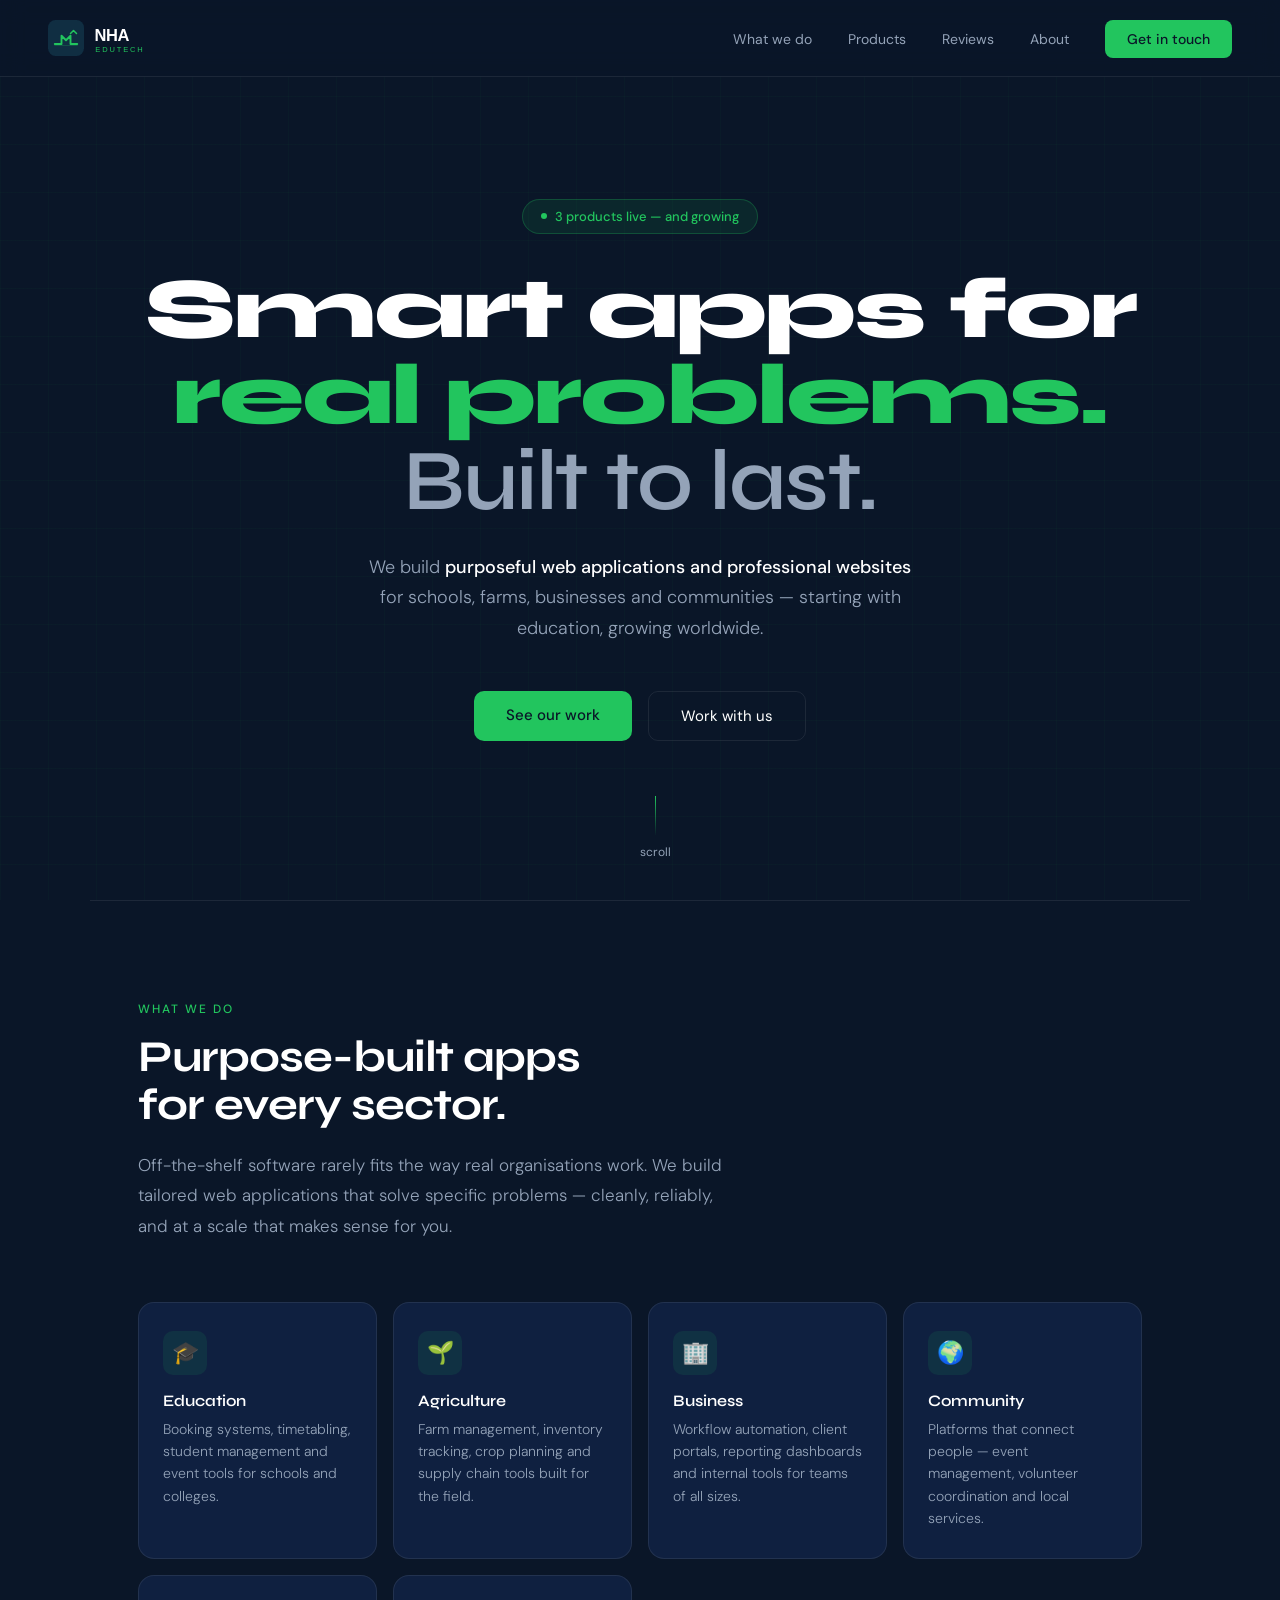
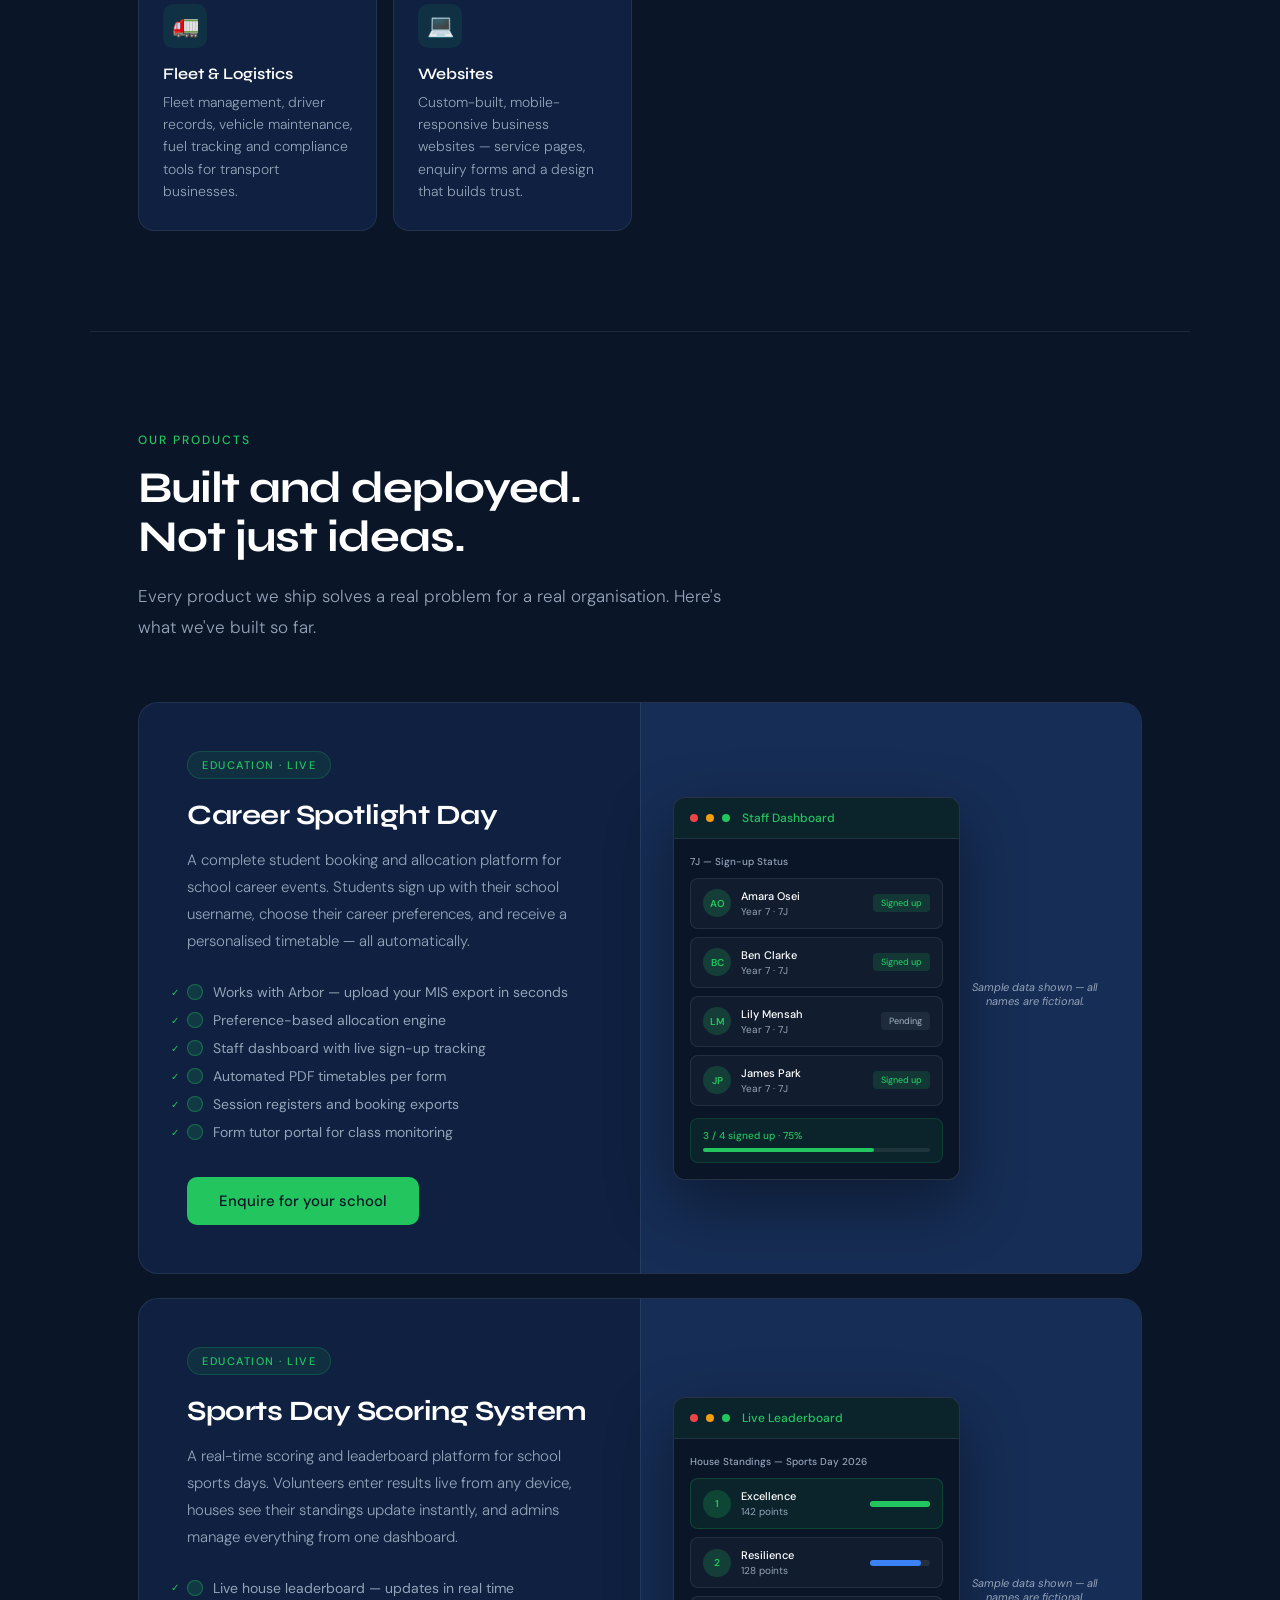
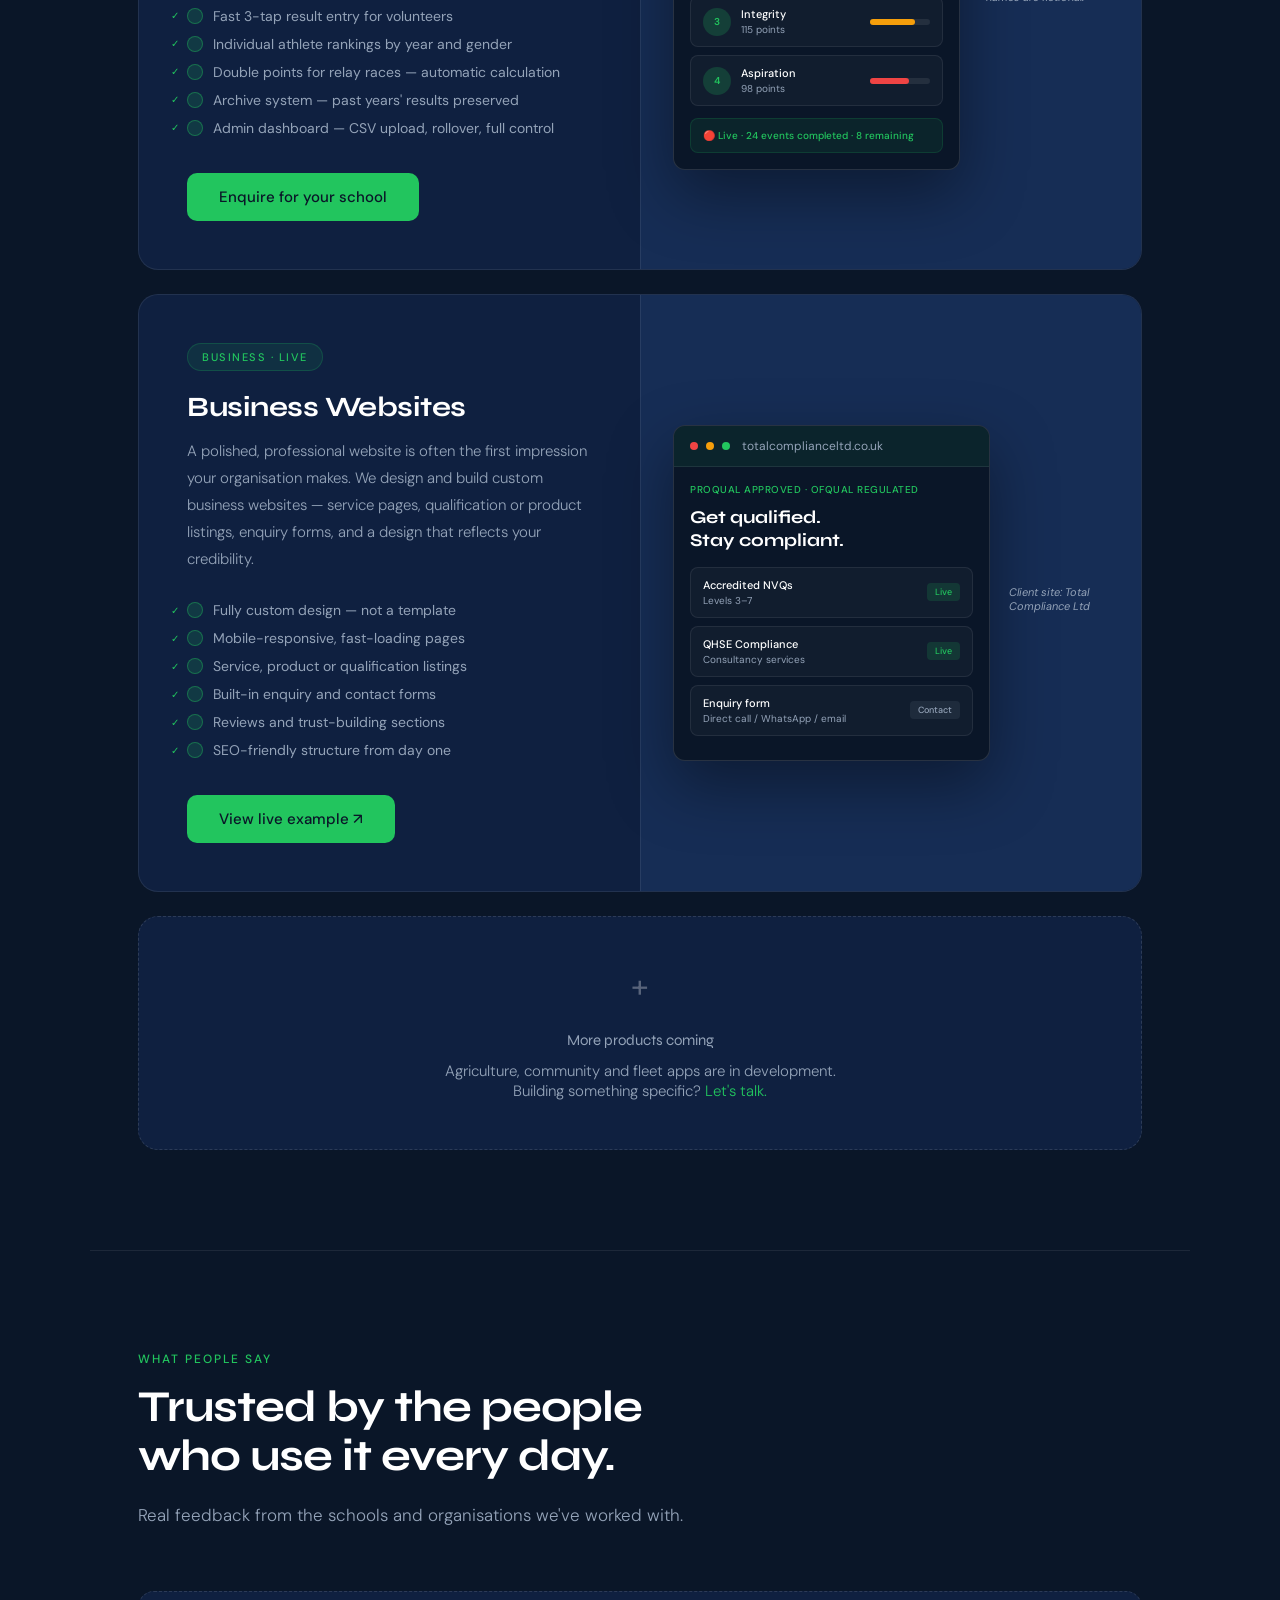
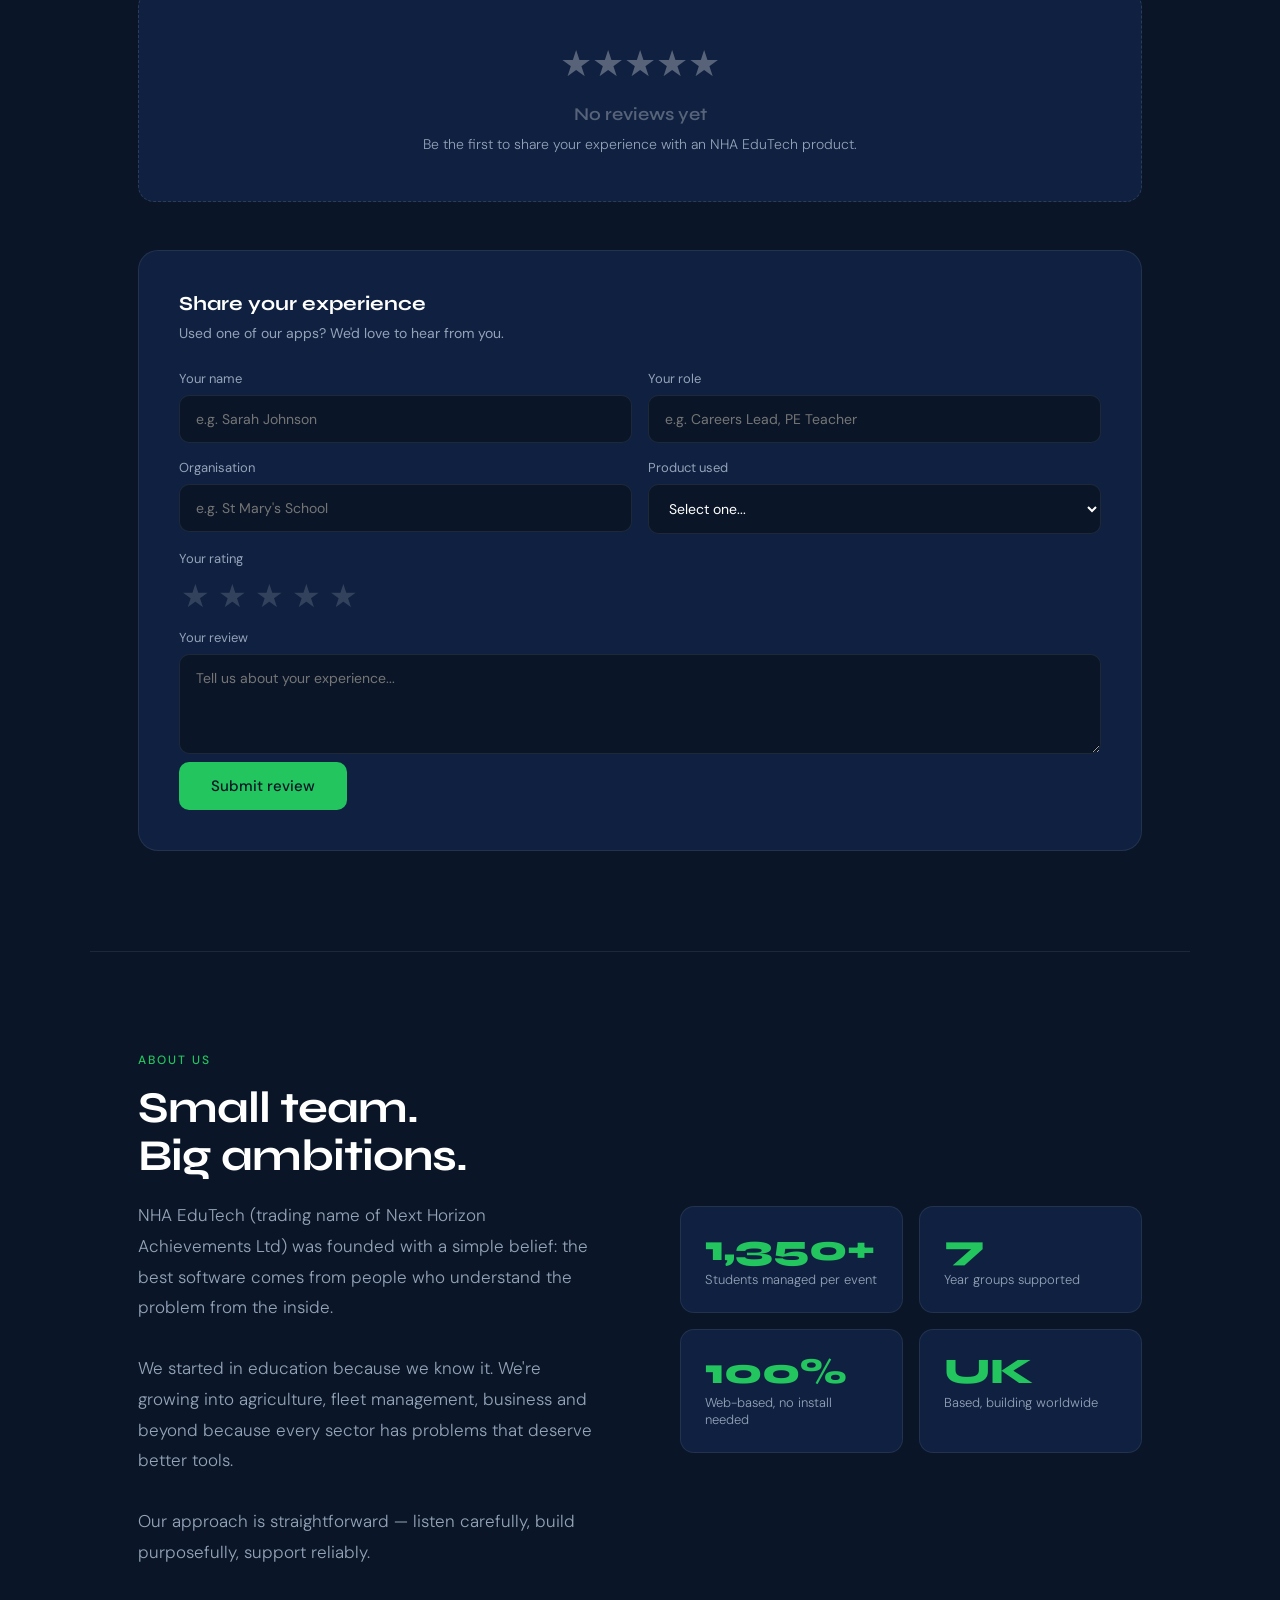
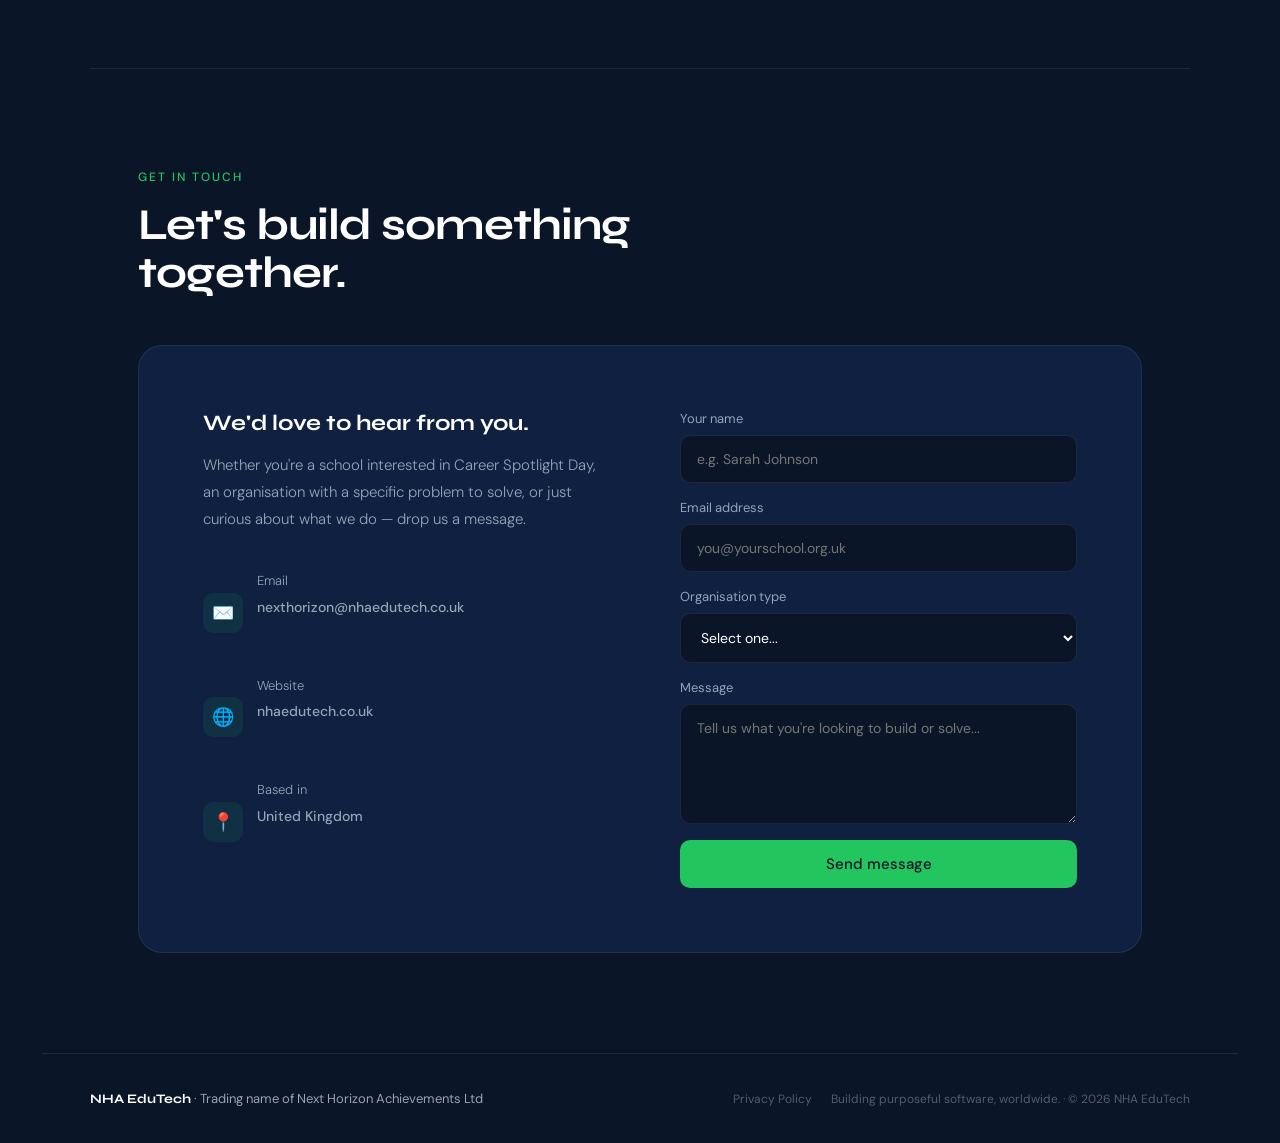
==== index.html @ 52926773 "Update hero copy to include websites" ====
<!DOCTYPE html>
<html lang="en">
<head>
<meta charset="UTF-8">
<meta name="viewport" content="width=device-width, initial-scale=1.0">
<title>NHA EduTech — Smart Apps for Real Problems</title>
<link rel="preconnect" href="https://fonts.googleapis.com">
<link rel="preconnect" href="https://fonts.gstatic.com" crossorigin>
<link href="https://fonts.googleapis.com/css2?family=Syne:wght@400;600;700;800&family=DM+Sans:wght@300;400;500&display=swap" rel="stylesheet">
<link rel="icon" type="image/svg+xml" href="logo-icon.svg">
<style>
  :root {
    --navy: #0a1628;
    --navy-mid: #0f2040;
    --navy-light: #162d55;
    --green: #22c55e;
    --green-dark: #16a34a;
    --green-pale: #dcfce7;
    --white: #ffffff;
    --off-white: #f0f6ff;
    --muted: #94a3b8;
    --border: rgba(255,255,255,0.08);
  }

  *, *::before, *::after { box-sizing: border-box; margin: 0; padding: 0; }

  html { scroll-behavior: smooth; }

  body {
    font-family: 'DM Sans', sans-serif;
    background: var(--navy);
    color: var(--white);
    overflow-x: hidden;
  }

  /* ── GRID TEXTURE ── */
  body::before {
    content: '';
    position: fixed;
    inset: 0;
    background-image:
      linear-gradient(rgba(34,197,94,0.03) 1px, transparent 1px),
      linear-gradient(90deg, rgba(34,197,94,0.03) 1px, transparent 1px);
    background-size: 48px 48px;
    pointer-events: none;
    z-index: 0;
  }

  /* ── NAV ── */
  nav {
    position: fixed;
    top: 0; left: 0; right: 0;
    z-index: 100;
    display: flex;
    align-items: center;
    justify-content: space-between;
    padding: 20px 48px;
    background: rgba(10,22,40,0.85);
    backdrop-filter: blur(12px);
    border-bottom: 1px solid var(--border);
  }

  .logo {
    font-family: 'Syne', sans-serif;
    font-weight: 800;
    font-size: 20px;
    letter-spacing: -0.5px;
    color: var(--white);
    text-decoration: none;
  }

  .logo span { color: var(--green); }

  nav ul {
    display: flex;
    gap: 36px;
    list-style: none;
  }

  nav ul a {
    font-size: 14px;
    font-weight: 400;
    color: var(--muted);
    text-decoration: none;
    transition: color 0.2s;
  }

  nav ul a:hover { color: var(--white); }

  .nav-cta {
    background: var(--green);
    color: var(--navy) !important;
    font-weight: 500 !important;
    padding: 10px 22px;
    border-radius: 8px;
    transition: background 0.2s !important;
  }

  .nav-cta:hover { background: var(--green-dark) !important; color: var(--white) !important; }

  /* ── HERO ── */
  .hero {
    position: relative;
    z-index: 1;
    min-height: 100vh;
    display: flex;
    flex-direction: column;
    align-items: center;
    justify-content: center;
    text-align: center;
    padding: 120px 24px 80px;
  }

  .hero-badge {
    display: inline-flex;
    align-items: center;
    gap: 8px;
    background: rgba(34,197,94,0.1);
    border: 1px solid rgba(34,197,94,0.25);
    color: var(--green);
    font-size: 13px;
    font-weight: 500;
    padding: 8px 18px;
    border-radius: 100px;
    margin-bottom: 32px;
    animation: fadeUp 0.6s ease both;
  }

  .hero-badge::before {
    content: '';
    width: 6px; height: 6px;
    background: var(--green);
    border-radius: 50%;
    animation: pulse 2s infinite;
  }

  @keyframes pulse {
    0%, 100% { opacity: 1; transform: scale(1); }
    50% { opacity: 0.5; transform: scale(1.4); }
  }

  h1 {
    font-family: 'Syne', sans-serif;
    font-weight: 800;
    font-size: clamp(42px, 7vw, 86px);
    line-height: 1.0;
    letter-spacing: -2px;
    margin-bottom: 28px;
    animation: fadeUp 0.7s 0.1s ease both;
  }

  h1 .accent { color: var(--green); }

  h1 .line2 {
    display: block;
    color: var(--muted);
    font-weight: 600;
  }

  .hero-sub {
    font-size: 18px;
    font-weight: 300;
    color: var(--muted);
    max-width: 560px;
    line-height: 1.7;
    margin-bottom: 48px;
    animation: fadeUp 0.7s 0.2s ease both;
  }

  .hero-sub strong { color: var(--white); font-weight: 500; }

  .hero-actions {
    display: flex;
    gap: 16px;
    animation: fadeUp 0.7s 0.3s ease both;
  }

  .btn-primary {
    background: var(--green);
    color: var(--navy);
    font-family: 'DM Sans', sans-serif;
    font-size: 15px;
    font-weight: 500;
    padding: 14px 32px;
    border-radius: 10px;
    text-decoration: none;
    border: none;
    cursor: pointer;
    transition: background 0.2s, transform 0.15s;
  }

  .btn-primary:hover { background: var(--green-dark); transform: translateY(-1px); }

  .btn-outline {
    background: transparent;
    color: var(--white);
    font-family: 'DM Sans', sans-serif;
    font-size: 15px;
    font-weight: 400;
    padding: 14px 32px;
    border-radius: 10px;
    text-decoration: none;
    border: 1px solid var(--border);
    transition: border-color 0.2s, transform 0.15s;
  }

  .btn-outline:hover { border-color: rgba(255,255,255,0.3); transform: translateY(-1px); }

  /* ── SCROLL INDICATOR ── */
  .scroll-hint {
    position: absolute;
    bottom: 40px;
    left: 50%;
    transform: translateX(-50%);
    display: flex;
    flex-direction: column;
    align-items: center;
    gap: 8px;
    color: var(--muted);
    font-size: 12px;
    animation: fadeUp 1s 0.8s ease both;
  }

  .scroll-line {
    width: 1px;
    height: 40px;
    background: linear-gradient(to bottom, var(--green), transparent);
    animation: scrollDrop 1.5s ease infinite;
  }

  @keyframes scrollDrop {
    0% { transform: scaleY(0); transform-origin: top; }
    50% { transform: scaleY(1); transform-origin: top; }
    51% { transform: scaleY(1); transform-origin: bottom; }
    100% { transform: scaleY(0); transform-origin: bottom; }
  }

  @keyframes fadeUp {
    from { opacity: 0; transform: translateY(20px); }
    to { opacity: 1; transform: translateY(0); }
  }

  /* ── SECTIONS ── */
  section {
    position: relative;
    z-index: 1;
  }

  .section-inner {
    max-width: 1100px;
    margin: 0 auto;
    padding: 0 48px;
  }

  /* ── DIVIDER ── */
  .divider {
    height: 1px;
    background: var(--border);
    max-width: 1100px;
    margin: 0 auto;
  }

  /* ── WHAT WE DO ── */
  .what {
    padding: 100px 0;
  }

  .section-label {
    font-size: 12px;
    font-weight: 500;
    letter-spacing: 2px;
    text-transform: uppercase;
    color: var(--green);
    margin-bottom: 16px;
  }

  .section-title {
    font-family: 'Syne', sans-serif;
    font-weight: 700;
    font-size: clamp(28px, 4vw, 44px);
    line-height: 1.1;
    letter-spacing: -1px;
    margin-bottom: 20px;
  }

  .section-body {
    font-size: 17px;
    font-weight: 300;
    color: var(--muted);
    max-width: 600px;
    line-height: 1.8;
    margin-bottom: 60px;
  }

  .sectors {
    display: grid;
    grid-template-columns: repeat(auto-fit, minmax(220px, 1fr));
    gap: 16px;
  }

  .sector-card {
    background: var(--navy-mid);
    border: 1px solid var(--border);
    border-radius: 16px;
    padding: 28px 24px;
    transition: border-color 0.2s, transform 0.2s;
  }

  .sector-card:hover {
    border-color: rgba(34,197,94,0.3);
    transform: translateY(-3px);
  }

  .sector-icon {
    width: 44px; height: 44px;
    background: rgba(34,197,94,0.1);
    border-radius: 10px;
    display: flex;
    align-items: center;
    justify-content: center;
    margin-bottom: 16px;
    font-size: 22px;
  }

  .sector-card h3 {
    font-family: 'Syne', sans-serif;
    font-weight: 600;
    font-size: 16px;
    margin-bottom: 8px;
  }

  .sector-card p {
    font-size: 14px;
    font-weight: 300;
    color: var(--muted);
    line-height: 1.6;
  }

  /* ── PRODUCTS ── */
  .products {
    padding: 100px 0;
  }

  .product-card {
    background: var(--navy-mid);
    border: 1px solid var(--border);
    border-radius: 20px;
    overflow: hidden;
    display: grid;
    grid-template-columns: 1fr 1fr;
    gap: 0;
    margin-bottom: 24px;
  }

  .product-info {
    padding: 48px;
    display: flex;
    flex-direction: column;
    justify-content: center;
  }

  .product-tag {
    display: inline-block;
    background: rgba(34,197,94,0.1);
    border: 1px solid rgba(34,197,94,0.2);
    color: var(--green);
    font-size: 11px;
    font-weight: 500;
    letter-spacing: 1.5px;
    text-transform: uppercase;
    padding: 6px 14px;
    border-radius: 100px;
    margin-bottom: 20px;
    width: fit-content;
  }

  .product-info h3 {
    font-family: 'Syne', sans-serif;
    font-weight: 700;
    font-size: 28px;
    letter-spacing: -0.5px;
    margin-bottom: 14px;
    line-height: 1.2;
  }

  .product-info p {
    font-size: 15px;
    font-weight: 300;
    color: var(--muted);
    line-height: 1.8;
    margin-bottom: 28px;
  }

  .product-features {
    list-style: none;
    display: flex;
    flex-direction: column;
    gap: 10px;
    margin-bottom: 36px;
  }

  .product-features li {
    display: flex;
    align-items: center;
    gap: 10px;
    font-size: 14px;
    color: var(--muted);
  }

  .product-features li::before {
    content: '';
    width: 16px; height: 16px;
    background: rgba(34,197,94,0.15);
    border-radius: 50%;
    border: 1px solid rgba(34,197,94,0.4);
    flex-shrink: 0;
    position: relative;
  }

  .product-features li::after {
    content: '✓';
    position: absolute;
    margin-left: -16px;
    font-size: 10px;
    color: var(--green);
  }

  .product-visual {
    background: var(--navy-light);
    border-left: 1px solid var(--border);
    display: flex;
    align-items: center;
    justify-content: center;
    padding: 48px 32px;
    min-height: 400px;
  }

  .mock-screen {
    background: var(--navy);
    border: 1px solid rgba(255,255,255,0.12);
    border-radius: 12px;
    width: 100%;
    max-width: 320px;
    overflow: hidden;
    box-shadow: 0 24px 64px rgba(0,0,0,0.4);
  }

  .mock-topbar {
    background: rgba(34,197,94,0.08);
    border-bottom: 1px solid var(--border);
    padding: 12px 16px;
    display: flex;
    align-items: center;
    gap: 8px;
  }

  .mock-dot {
    width: 8px; height: 8px;
    border-radius: 50%;
  }

  .mock-topbar-title {
    font-size: 12px;
    font-weight: 500;
    color: var(--green);
    margin-left: 4px;
  }

  .mock-body { padding: 16px; }

  .mock-row {
    display: flex;
    align-items: center;
    gap: 10px;
    padding: 10px 12px;
    border-radius: 8px;
    margin-bottom: 8px;
    background: rgba(255,255,255,0.03);
    border: 1px solid var(--border);
  }

  .mock-avatar {
    width: 28px; height: 28px;
    border-radius: 50%;
    background: rgba(34,197,94,0.2);
    flex-shrink: 0;
    display: flex;
    align-items: center;
    justify-content: center;
    font-size: 10px;
    font-weight: 600;
    color: var(--green);
  }

  .mock-text { flex: 1; }

  .mock-name {
    font-size: 11px;
    font-weight: 500;
    color: var(--white);
    margin-bottom: 2px;
  }

  .mock-sub {
    font-size: 10px;
    color: var(--muted);
  }

  .mock-badge {
    font-size: 9px;
    font-weight: 500;
    padding: 3px 8px;
    border-radius: 4px;
  }

  .badge-green {
    background: rgba(34,197,94,0.15);
    color: var(--green);
  }

  .badge-muted {
    background: rgba(148,163,184,0.1);
    color: var(--muted);
  }

  .coming-soon-card {
    background: var(--navy-mid);
    border: 1px dashed rgba(255,255,255,0.12);
    border-radius: 20px;
    padding: 48px;
    display: flex;
    flex-direction: column;
    align-items: center;
    justify-content: center;
    text-align: center;
    min-height: 200px;
  }

  .coming-soon-card p {
    font-size: 15px;
    color: var(--muted);
    font-weight: 300;
    margin-top: 12px;
  }

  .coming-soon-label {
    font-family: 'Syne', sans-serif;
    font-size: 20px;
    font-weight: 600;
    color: rgba(255,255,255,0.3);
  }

  /* ── ABOUT ── */
  .about {
    padding: 100px 0;
  }

  .about-grid {
    display: grid;
    grid-template-columns: 1fr 1fr;
    gap: 80px;
    align-items: center;
  }

  .about-stat-grid {
    display: grid;
    grid-template-columns: 1fr 1fr;
    gap: 16px;
    margin-top: 40px;
  }

  .stat-box {
    background: var(--navy-mid);
    border: 1px solid var(--border);
    border-radius: 14px;
    padding: 24px;
  }

  .stat-number {
    font-family: 'Syne', sans-serif;
    font-size: 36px;
    font-weight: 800;
    color: var(--green);
    line-height: 1;
    margin-bottom: 4px;
  }

  .stat-label {
    font-size: 13px;
    color: var(--muted);
    font-weight: 300;
  }

  .about-text .section-body { margin-bottom: 0; }

  /* ── CONTACT ── */
  .contact {
    padding: 100px 0;
  }

  .contact-inner {
    background: var(--navy-mid);
    border: 1px solid var(--border);
    border-radius: 24px;
    padding: 64px;
    display: grid;
    grid-template-columns: 1fr 1fr;
    gap: 80px;
    align-items: start;
  }

  .contact-form {
    display: flex;
    flex-direction: column;
    gap: 16px;
  }

  .form-group {
    display: flex;
    flex-direction: column;
    gap: 8px;
  }

  .form-group label {
    font-size: 13px;
    font-weight: 400;
    color: var(--muted);
  }

  .form-group input,
  .form-group textarea,
  .form-group select {
    background: var(--navy);
    border: 1px solid var(--border);
    border-radius: 10px;
    padding: 14px 16px;
    font-family: 'DM Sans', sans-serif;
    font-size: 14px;
    color: var(--white);
    outline: none;
    transition: border-color 0.2s;
  }

  .form-group input:focus,
  .form-group textarea:focus,
  .form-group select:focus {
    border-color: rgba(34,197,94,0.4);
  }

  .form-group textarea { min-height: 120px; resize: vertical; }

  .form-group select option { background: var(--navy-mid); }

  .contact-info h3 {
    font-family: 'Syne', sans-serif;
    font-size: 22px;
    font-weight: 700;
    margin-bottom: 16px;
  }

  .contact-info p {
    font-size: 15px;
    font-weight: 300;
    color: var(--muted);
    line-height: 1.8;
    margin-bottom: 36px;
  }

  .contact-detail {
    display: flex;
    align-items: center;
    gap: 14px;
    margin-bottom: 18px;
  }

  .contact-icon {
    width: 40px; height: 40px;
    background: rgba(34,197,94,0.1);
    border-radius: 10px;
    display: flex;
    align-items: center;
    justify-content: center;
    font-size: 18px;
    flex-shrink: 0;
  }

  .contact-detail-text p:first-child {
    font-size: 13px;
    color: var(--muted);
    margin-bottom: 2px;
  }

  .contact-detail-text p:last-child {
    font-size: 14px;
    font-weight: 500;
  }

  /* ── FOOTER ── */
  footer {
    position: relative;
    z-index: 1;
    border-top: 1px solid var(--border);
    padding: 36px 48px;
    display: flex;
    align-items: center;
    justify-content: space-between;
    max-width: 1196px;
    margin: 0 auto;
  }

  .footer-left {
    font-size: 13px;
    color: var(--muted);
  }

  .footer-left strong {
    font-family: 'Syne', sans-serif;
    color: var(--white);
    font-weight: 700;
  }

  .footer-right {
    font-size: 12px;
    color: rgba(148,163,184,0.5);
  }

  /* ── TESTIMONIALS ── */
  .testimonials { padding: 100px 0; }

  .testimonial-grid {
    display: grid;
    grid-template-columns: repeat(3, 1fr);
    gap: 20px;
    margin-bottom: 48px;
  }

  .testimonial-card {
    background: var(--navy-mid);
    border: 1px solid var(--border);
    border-radius: 16px;
    padding: 28px;
    display: flex;
    flex-direction: column;
    gap: 16px;
    transition: border-color 0.2s, transform 0.2s;
  }

  .testimonial-card:hover {
    border-color: rgba(34,197,94,0.3);
    transform: translateY(-3px);
  }

  .testimonial-card.featured {
    border-color: rgba(34,197,94,0.25);
    background: linear-gradient(135deg, var(--navy-mid), rgba(34,197,94,0.05));
  }

  .testimonial-stars {
    color: #f59e0b;
    font-size: 14px;
    letter-spacing: 2px;
  }

  .testimonial-text {
    font-size: 14px;
    font-weight: 300;
    color: var(--muted);
    line-height: 1.8;
    flex: 1;
    font-style: italic;
  }

  .testimonial-author {
    display: flex;
    align-items: center;
    gap: 12px;
    padding-top: 16px;
    border-top: 1px solid var(--border);
  }

  .testimonial-avatar {
    width: 36px; height: 36px;
    border-radius: 50%;
    background: rgba(34,197,94,0.15);
    border: 1px solid rgba(34,197,94,0.3);
    display: flex;
    align-items: center;
    justify-content: center;
    font-size: 11px;
    font-weight: 600;
    color: var(--green);
    flex-shrink: 0;
  }

  .testimonial-name {
    font-size: 13px;
    font-weight: 500;
    color: var(--white);
  }

  .testimonial-role {
    font-size: 11px;
    color: var(--muted);
    margin-top: 2px;
  }

  .review-form-wrap {
    background: var(--navy-mid);
    border: 1px solid var(--border);
    border-radius: 20px;
    padding: 40px;
    margin-top: 48px;
  }

  .review-form-wrap h3 {
    font-family: 'Syne', sans-serif;
    font-size: 20px;
    font-weight: 700;
    margin-bottom: 8px;
  }

  .review-form-wrap > p {
    font-size: 14px;
    color: var(--muted);
    margin-bottom: 28px;
  }

  /* Star rating */
  .star-rating {
    display: flex;
    flex-direction: row-reverse;
    gap: 4px;
    width: fit-content;
  }

  .star-rating input {
    display: none;
  }

  .star-rating label {
    font-size: 32px;
    color: rgba(255,255,255,0.15);
    cursor: pointer;
    transition: color 0.15s;
    padding: 0 2px;
    font-weight: normal;
    border: none;
    background: none;
    margin: 0;
  }

  .star-rating label:hover,
  .star-rating label:hover ~ label,
  .star-rating input:checked ~ label {
    color: #f59e0b;
  }

  .review-form-grid {
    display: grid;
    grid-template-columns: 1fr 1fr;
    gap: 16px;
  }

  @media (max-width: 768px) {
    .testimonial-grid { grid-template-columns: 1fr; }
    .review-form-grid { grid-template-columns: 1fr; }
  }

  /* ── RESPONSIVE ── */
  @media (max-width: 768px) {
    nav { padding: 16px 20px; }
    nav ul { display: none; }
    .section-inner { padding: 0 20px; }
    .product-card { grid-template-columns: 1fr; }
    .product-visual { display: none; }
    .about-grid { grid-template-columns: 1fr; gap: 48px; }
    .contact-inner { grid-template-columns: 1fr; gap: 48px; padding: 32px 24px; }
    footer { flex-direction: column; gap: 12px; text-align: center; padding: 24px 20px; }
    .hero-actions { flex-direction: column; align-items: center; }
  }
</style>
</head>
<body>

<!-- NAV -->
<nav>
  <a href="#" class="logo">
    <img src="logo-dark.svg" alt="NHA EduTech" height="36" style="display:block;">
  </a>
  <ul>
    <li><a href="#what-we-do">What we do</a></li>
    <li><a href="#products">Products</a></li>
    <li><a href="#testimonials">Reviews</a></li>
    <li><a href="#about">About</a></li>
    <li><a href="#contact" class="nav-cta">Get in touch</a></li>
  </ul>
</nav>

<!-- HERO -->
<section class="hero">
  <div class="hero-badge">3 products live — and growing</div>
  <h1>
    Smart apps for<br>
    <span class="accent">real problems.</span>
    <span class="line2">Built to last.</span>
  </h1>
  <p class="hero-sub">
    We build <strong>purposeful web applications and professional websites</strong> for schools, farms, businesses
    and communities — starting with education, growing worldwide.
  </p>
  <div class="hero-actions">
    <a href="#products" class="btn-primary">See our work</a>
    <a href="#contact" class="btn-outline">Work with us</a>
  </div>
  <div class="scroll-hint">
    <div class="scroll-line"></div>
    scroll
  </div>
</section>

<div class="divider"></div>

<!-- WHAT WE DO -->
<section class="what" id="what-we-do">
  <div class="section-inner">
    <p class="section-label">What we do</p>
    <h2 class="section-title">Purpose-built apps<br>for every sector.</h2>
    <p class="section-body">
      Off-the-shelf software rarely fits the way real organisations work.
      We build tailored web applications that solve specific problems — cleanly,
      reliably, and at a scale that makes sense for you.
    </p>
    <div class="sectors">
      <div class="sector-card">
        <div class="sector-icon">🎓</div>
        <h3>Education</h3>
        <p>Booking systems, timetabling, student management and event tools for schools and colleges.</p>
      </div>
      <div class="sector-card">
        <div class="sector-icon">🌱</div>
        <h3>Agriculture</h3>
        <p>Farm management, inventory tracking, crop planning and supply chain tools built for the field.</p>
      </div>
      <div class="sector-card">
        <div class="sector-icon">🏢</div>
        <h3>Business</h3>
        <p>Workflow automation, client portals, reporting dashboards and internal tools for teams of all sizes.</p>
      </div>
      <div class="sector-card">
        <div class="sector-icon">🌍</div>
        <h3>Community</h3>
        <p>Platforms that connect people — event management, volunteer coordination and local services.</p>
      </div>
      <div class="sector-card">
        <div class="sector-icon">🚛</div>
        <h3>Fleet & Logistics</h3>
        <p>Fleet management, driver records, vehicle maintenance, fuel tracking and compliance tools for transport businesses.</p>
      </div>
      <div class="sector-card">
        <div class="sector-icon">💻</div>
        <h3>Websites</h3>
        <p>Custom-built, mobile-responsive business websites — service pages, enquiry forms and a design that builds trust.</p>
      </div>
    </div>
  </div>
</section>

<div class="divider"></div>

<!-- PRODUCTS -->
<section class="products" id="products">
  <div class="section-inner">
    <p class="section-label">Our products</p>
    <h2 class="section-title">Built and deployed.<br>Not just ideas.</h2>
    <p class="section-body">
      Every product we ship solves a real problem for a real organisation.
      Here's what we've built so far.
    </p>

    <!-- CAREER SPOTLIGHT DAY -->
    <div class="product-card">
      <div class="product-info">
        <span class="product-tag">Education · Live</span>
        <h3>Career Spotlight Day</h3>
        <p>
          A complete student booking and allocation platform for school career events.
          Students sign up with their school username, choose their career preferences,
          and receive a personalised timetable — all automatically.
        </p>
        <ul class="product-features">
          <li>Works with Arbor — upload your MIS export in seconds</li>
          <li>Preference-based allocation engine</li>
          <li>Staff dashboard with live sign-up tracking</li>
          <li>Automated PDF timetables per form</li>
          <li>Session registers and booking exports</li>
          <li>Form tutor portal for class monitoring</li>
        </ul>
        <a href="#contact" class="btn-primary" style="width: fit-content;">Enquire for your school</a>
      </div>
      <div class="product-visual">
        <div class="mock-screen">
          <div class="mock-topbar">
            <div class="mock-dot" style="background:#ef4444;"></div>
            <div class="mock-dot" style="background:#f59e0b;"></div>
            <div class="mock-dot" style="background:#22c55e;"></div>
            <span class="mock-topbar-title">Staff Dashboard</span>
          </div>
          <div class="mock-body">
            <div style="font-size:10px; color: var(--muted); margin-bottom: 10px; font-weight:500;">7J — Sign-up Status</div>
            <div class="mock-row">
              <div class="mock-avatar">AO</div>
              <div class="mock-text">
                <div class="mock-name">Amara Osei</div>
                <div class="mock-sub">Year 7 · 7J</div>
              </div>
              <span class="mock-badge badge-green">Signed up</span>
            </div>
            <div class="mock-row">
              <div class="mock-avatar">BC</div>
              <div class="mock-text">
                <div class="mock-name">Ben Clarke</div>
                <div class="mock-sub">Year 7 · 7J</div>
              </div>
              <span class="mock-badge badge-green">Signed up</span>
            </div>
            <div class="mock-row">
              <div class="mock-avatar">LM</div>
              <div class="mock-text">
                <div class="mock-name">Lily Mensah</div>
                <div class="mock-sub">Year 7 · 7J</div>
              </div>
              <span class="mock-badge badge-muted">Pending</span>
            </div>
            <div class="mock-row">
              <div class="mock-avatar">JP</div>
              <div class="mock-text">
                <div class="mock-name">James Park</div>
                <div class="mock-sub">Year 7 · 7J</div>
              </div>
              <span class="mock-badge badge-green">Signed up</span>
            </div>
            <div style="margin-top: 12px; padding: 10px 12px; background: rgba(34,197,94,0.08); border-radius: 8px; border: 1px solid rgba(34,197,94,0.15);">
              <div style="font-size: 10px; color: var(--green); font-weight: 500;">3 / 4 signed up · 75%</div>
              <div style="margin-top:6px; height: 4px; background: rgba(255,255,255,0.08); border-radius: 2px;">
                <div style="width: 75%; height: 100%; background: var(--green); border-radius: 2px;"></div>
              </div>
            </div>
          </div>
        </div>
        <p style="text-align:center; font-size:11px; color:var(--muted); margin-top:12px; font-style:italic;">Sample data shown — all names are fictional.</p>
      </div>
    </div>

    <!-- SPORTS DAY SCORING SYSTEM -->
    <div class="product-card" style="margin-top: 24px;">
      <div class="product-info">
        <span class="product-tag">Education · Live</span>
        <h3>Sports Day Scoring System</h3>
        <p>
          A real-time scoring and leaderboard platform for school sports days.
          Volunteers enter results live from any device, houses see their standings
          update instantly, and admins manage everything from one dashboard.
        </p>
        <ul class="product-features">
          <li>Live house leaderboard — updates in real time</li>
          <li>Fast 3-tap result entry for volunteers</li>
          <li>Individual athlete rankings by year and gender</li>
          <li>Double points for relay races — automatic calculation</li>
          <li>Archive system — past years' results preserved</li>
          <li>Admin dashboard — CSV upload, rollover, full control</li>
        </ul>
        <a href="#contact" class="btn-primary" style="width: fit-content;">Enquire for your school</a>
      </div>
      <div class="product-visual">
        <div class="mock-screen">
          <div class="mock-topbar">
            <div class="mock-dot" style="background:#ef4444;"></div>
            <div class="mock-dot" style="background:#f59e0b;"></div>
            <div class="mock-dot" style="background:#22c55e;"></div>
            <span class="mock-topbar-title">Live Leaderboard</span>
          </div>
          <div class="mock-body">
            <div style="font-size:10px; color: var(--muted); margin-bottom: 10px; font-weight:500;">House Standings — Sports Day 2026</div>
            <div class="mock-row" style="background:rgba(34,197,94,0.08); border-color:rgba(34,197,94,0.2);">
              <div class="mock-avatar" style="background:rgba(34,197,94,0.2); color:var(--green);">1</div>
              <div class="mock-text">
                <div class="mock-name">Excellence</div>
                <div class="mock-sub">142 points</div>
              </div>
              <div style="width:60px; height:6px; background:rgba(255,255,255,0.08); border-radius:3px;">
                <div style="width:100%; height:100%; background:var(--green); border-radius:3px;"></div>
              </div>
            </div>
            <div class="mock-row">
              <div class="mock-avatar">2</div>
              <div class="mock-text">
                <div class="mock-name">Resilience</div>
                <div class="mock-sub">128 points</div>
              </div>
              <div style="width:60px; height:6px; background:rgba(255,255,255,0.08); border-radius:3px;">
                <div style="width:85%; height:100%; background:#3b82f6; border-radius:3px;"></div>
              </div>
            </div>
            <div class="mock-row">
              <div class="mock-avatar">3</div>
              <div class="mock-text">
                <div class="mock-name">Integrity</div>
                <div class="mock-sub">115 points</div>
              </div>
              <div style="width:60px; height:6px; background:rgba(255,255,255,0.08); border-radius:3px;">
                <div style="width:75%; height:100%; background:#f59e0b; border-radius:3px;"></div>
              </div>
            </div>
            <div class="mock-row">
              <div class="mock-avatar">4</div>
              <div class="mock-text">
                <div class="mock-name">Aspiration</div>
                <div class="mock-sub">98 points</div>
              </div>
              <div style="width:60px; height:6px; background:rgba(255,255,255,0.08); border-radius:3px;">
                <div style="width:65%; height:100%; background:#ef4444; border-radius:3px;"></div>
              </div>
            </div>
            <div style="margin-top: 12px; padding: 10px 12px; background: rgba(34,197,94,0.08); border-radius: 8px; border: 1px solid rgba(34,197,94,0.15);">
              <div style="font-size: 10px; color: var(--green); font-weight: 500;">🔴 Live · 24 events completed · 8 remaining</div>
            </div>
          </div>
        </div>
        <p style="text-align:center; font-size:11px; color:var(--muted); margin-top:12px; font-style:italic;">Sample data shown — all names are fictional.</p>
      </div>
    </div>

    <!-- BUSINESS WEBSITES -->
    <div class="product-card" style="margin-top: 24px;">
      <div class="product-info">
        <span class="product-tag">Business · Live</span>
        <h3>Business Websites</h3>
        <p>
          A polished, professional website is often the first impression your organisation makes.
          We design and build custom business websites — service pages, qualification or product
          listings, enquiry forms, and a design that reflects your credibility.
        </p>
        <ul class="product-features">
          <li>Fully custom design — not a template</li>
          <li>Mobile-responsive, fast-loading pages</li>
          <li>Service, product or qualification listings</li>
          <li>Built-in enquiry and contact forms</li>
          <li>Reviews and trust-building sections</li>
          <li>SEO-friendly structure from day one</li>
        </ul>
        <a href="https://www.totalcomplianceltd.co.uk/" target="_blank" rel="noopener" class="btn-primary" style="width: fit-content;">View live example ↗</a>
      </div>
      <div class="product-visual">
        <div class="mock-screen" style="max-width:340px;">
          <div class="mock-topbar">
            <div class="mock-dot" style="background:#ef4444;"></div>
            <div class="mock-dot" style="background:#f59e0b;"></div>
            <div class="mock-dot" style="background:#22c55e;"></div>
            <span class="mock-topbar-title" style="color:var(--muted); font-weight:400;">totalcomplianceltd.co.uk</span>
          </div>
          <div class="mock-body">
            <div style="font-size:10px; color: var(--green); font-weight:500; margin-bottom:10px; letter-spacing:0.5px;">PROQUAL APPROVED · OFQUAL REGULATED</div>
            <div style="font-family:'Syne', sans-serif; font-weight:700; font-size:18px; color:var(--white); line-height:1.3; margin-bottom:14px;">Get qualified.<br>Stay compliant.</div>
            <div class="mock-row">
              <div class="mock-text">
                <div class="mock-name">Accredited NVQs</div>
                <div class="mock-sub">Levels 3–7</div>
              </div>
              <span class="mock-badge badge-green">Live</span>
            </div>
            <div class="mock-row">
              <div class="mock-text">
                <div class="mock-name">QHSE Compliance</div>
                <div class="mock-sub">Consultancy services</div>
              </div>
              <span class="mock-badge badge-green">Live</span>
            </div>
            <div class="mock-row">
              <div class="mock-text">
                <div class="mock-name">Enquiry form</div>
                <div class="mock-sub">Direct call / WhatsApp / email</div>
              </div>
              <span class="mock-badge badge-muted">Contact</span>
            </div>
          </div>
        </div>
        <p style="text-align:center; font-size:11px; color:var(--muted); margin-top:12px; font-style:italic;">Client site: Total Compliance Ltd</p>
      </div>
    </div>

    <!-- COMING SOON -->
    <div class="coming-soon-card" style="margin-top:24px;">
      <div style="font-size: 32px; margin-bottom: 12px; opacity: 0.3;">+</div>
      <p class="coming-soon-label">More products coming</p>
      <p>Agriculture, community and fleet apps are in development.<br>Building something specific? <a href="#contact" style="color: var(--green); text-decoration: none;">Let's talk.</a></p>
    </div>
  </div>
</section>

<div class="divider"></div>

<!-- TESTIMONIALS -->
<section class="testimonials" id="testimonials">
  <div class="section-inner">
    <p class="section-label">What people say</p>
    <h2 class="section-title">Trusted by the people<br>who use it every day.</h2>
    <p class="section-body">
      Real feedback from the schools and organisations we've worked with.
    </p>

    <div class="testimonial-grid">
      <div style="
        grid-column: 1 / -1;
        background: var(--navy-mid);
        border: 1px dashed rgba(255,255,255,0.12);
        border-radius: 16px;
        padding: 48px;
        text-align: center;
      ">
        <div style="font-size: 36px; margin-bottom: 16px; opacity: 0.3;">★★★★★</div>
        <p style="font-family: 'Syne', sans-serif; font-size: 18px; font-weight: 600; color: rgba(255,255,255,0.3); margin-bottom: 10px;">No reviews yet</p>
        <p style="font-size: 14px; color: var(--muted); font-weight: 300;">Be the first to share your experience with an NHA EduTech product.</p>
      </div>
    </div>

    <!-- LEAVE A REVIEW -->
    <div class="review-form-wrap">
      <h3>Share your experience</h3>
      <p>Used one of our apps? We'd love to hear from you.</p>
      <form action="https://formspree.io/f/mbdegyve" method="POST" class="review-form">
        <input type="hidden" name="_subject" value="New Review — NHA EduTech">
        <input type="hidden" name="form_type" value="review">
        <div class="review-form-grid">
          <div class="form-group">
            <label>Your name</label>
            <input type="text" name="reviewer_name" placeholder="e.g. Sarah Johnson" required>
          </div>
          <div class="form-group">
            <label>Your role</label>
            <input type="text" name="reviewer_role" placeholder="e.g. Careers Lead, PE Teacher">
          </div>
          <div class="form-group">
            <label>Organisation</label>
            <input type="text" name="organisation" placeholder="e.g. St Mary's School">
          </div>
          <div class="form-group">
            <label>Product used</label>
            <select name="product">
              <option value="">Select one...</option>
              <option>Career Spotlight Day</option>
              <option>Sports Day Scoring System</option>
              <option>Other / Bespoke app</option>
            </select>
          </div>
        </div>

        <div class="form-group" style="margin-top:16px;">
          <label>Your rating</label>
          <div class="star-rating">
            <input type="radio" name="rating" value="5" id="star5" required>
            <label for="star5" title="5 stars">★</label>
            <input type="radio" name="rating" value="4" id="star4">
            <label for="star4" title="4 stars">★</label>
            <input type="radio" name="rating" value="3" id="star3">
            <label for="star3" title="3 stars">★</label>
            <input type="radio" name="rating" value="2" id="star2">
            <label for="star2" title="2 stars">★</label>
            <input type="radio" name="rating" value="1" id="star1">
            <label for="star1" title="1 star">★</label>
          </div>
        </div>

        <div class="form-group" style="margin-top:12px;">
          <label>Your review</label>
          <textarea name="review" placeholder="Tell us about your experience..." style="min-height:100px;" required></textarea>
        </div>
        <button type="submit" class="btn-primary" style="margin-top:8px;">Submit review</button>
      </form>
    </div>
  </div>
</section>

<div class="divider"></div>

<!-- ABOUT -->
<section class="about" id="about">
  <div class="section-inner">
    <div class="about-grid">
      <div class="about-text">
        <p class="section-label">About us</p>
        <h2 class="section-title">Small team.<br>Big ambitions.</h2>
        <p class="section-body">
          NHA EduTech (trading name of Next Horizon Achievements Ltd) was founded
          with a simple belief: the best software comes from people who understand
          the problem from the inside.
          <br><br>
          We started in education because we know it. We're growing into agriculture,
          fleet management, business and beyond because every sector has problems that deserve
          better tools.
          <br><br>
          Our approach is straightforward — listen carefully, build purposefully,
          support reliably.
        </p>
      </div>
      <div>
        <div class="about-stat-grid">
          <div class="stat-box">
            <div class="stat-number">1,350+</div>
            <div class="stat-label">Students managed per event</div>
          </div>
          <div class="stat-box">
            <div class="stat-number">7</div>
            <div class="stat-label">Year groups supported</div>
          </div>
          <div class="stat-box">
            <div class="stat-number">100%</div>
            <div class="stat-label">Web-based, no install needed</div>
          </div>
          <div class="stat-box">
            <div class="stat-number">UK</div>
            <div class="stat-label">Based, building worldwide</div>
          </div>
        </div>
      </div>
    </div>
  </div>
</section>

<div class="divider"></div>

<!-- CONTACT -->
<section class="contact" id="contact">
  <div class="section-inner">
    <p class="section-label">Get in touch</p>
    <h2 class="section-title" style="margin-bottom: 48px;">Let's build something<br>together.</h2>
    <div class="contact-inner">
      <div class="contact-info">
        <h3>We'd love to hear from you.</h3>
        <p>
          Whether you're a school interested in Career Spotlight Day,
          an organisation with a specific problem to solve, or just
          curious about what we do — drop us a message.
        </p>
        <div class="contact-detail">
          <div class="contact-icon">✉️</div>
          <div class="contact-detail-text">
            <p>Email</p>
            <p>nexthorizon@nhaedutech.co.uk</p>
          </div>
        </div>
        <div class="contact-detail">
          <div class="contact-icon">🌐</div>
          <div class="contact-detail-text">
            <p>Website</p>
            <p>nhaedutech.co.uk</p>
          </div>
        </div>
        <div class="contact-detail">
          <div class="contact-icon">📍</div>
          <div class="contact-detail-text">
            <p>Based in</p>
            <p>United Kingdom</p>
          </div>
        </div>
      </div>
      <form class="contact-form" action="https://formspree.io/f/mbdegyve" method="POST">
        <div class="form-group">
          <label>Your name</label>
          <input type="text" name="name" placeholder="e.g. Sarah Johnson" required>
        </div>
        <div class="form-group">
          <label>Email address</label>
          <input type="email" name="email" placeholder="you@yourschool.org.uk" required>
        </div>
        <div class="form-group">
          <label>Organisation type</label>
          <select name="organisation_type">
            <option value="">Select one...</option>
            <option>School / College</option>
            <option>Farm / Agricultural business</option>
            <option>Business</option>
            <option>Community organisation</option>
            <option>Other</option>
          </select>
        </div>
        <div class="form-group">
          <label>Message</label>
          <textarea name="message" placeholder="Tell us what you're looking to build or solve..."></textarea>
        </div>
        <button type="submit" class="btn-primary">Send message</button>
      </form>
    </div>
  </div>
</section>

<!-- FOOTER -->
<footer>
  <div class="footer-left">
    <a href="https://nhaedutech.co.uk" style="color:var(--white); text-decoration:none;"><strong>NHA EduTech</strong></a> · Trading name of Next Horizon Achievements Ltd
  </div>
  <div class="footer-right">
    <a href="privacy.html" style="color:rgba(148,163,184,0.5); text-decoration:none; margin-right:16px;">Privacy Policy</a>
    Building purposeful software, worldwide. · © 2026 NHA EduTech
  </div>
</footer>

<script>
function handleSubmit(e) {
  e.preventDefault();
  const btn = e.target.querySelector('button[type="submit"]');
  btn.textContent = 'Message sent ✓';
  btn.style.background = '#16a34a';
  btn.disabled = true;
  setTimeout(() => {
    btn.textContent = 'Send message';
    btn.style.background = '';
    btn.disabled = false;
    e.target.reset();
  }, 3000);
}

document.querySelectorAll('a[href^="#"]').forEach(a => {
  a.addEventListener('click', e => {
    const target = document.querySelector(a.getAttribute('href'));
    if (target) {
      e.preventDefault();
      target.scrollIntoView({ behavior: 'smooth' });
    }
  });
});
</script>
</body>
</html>
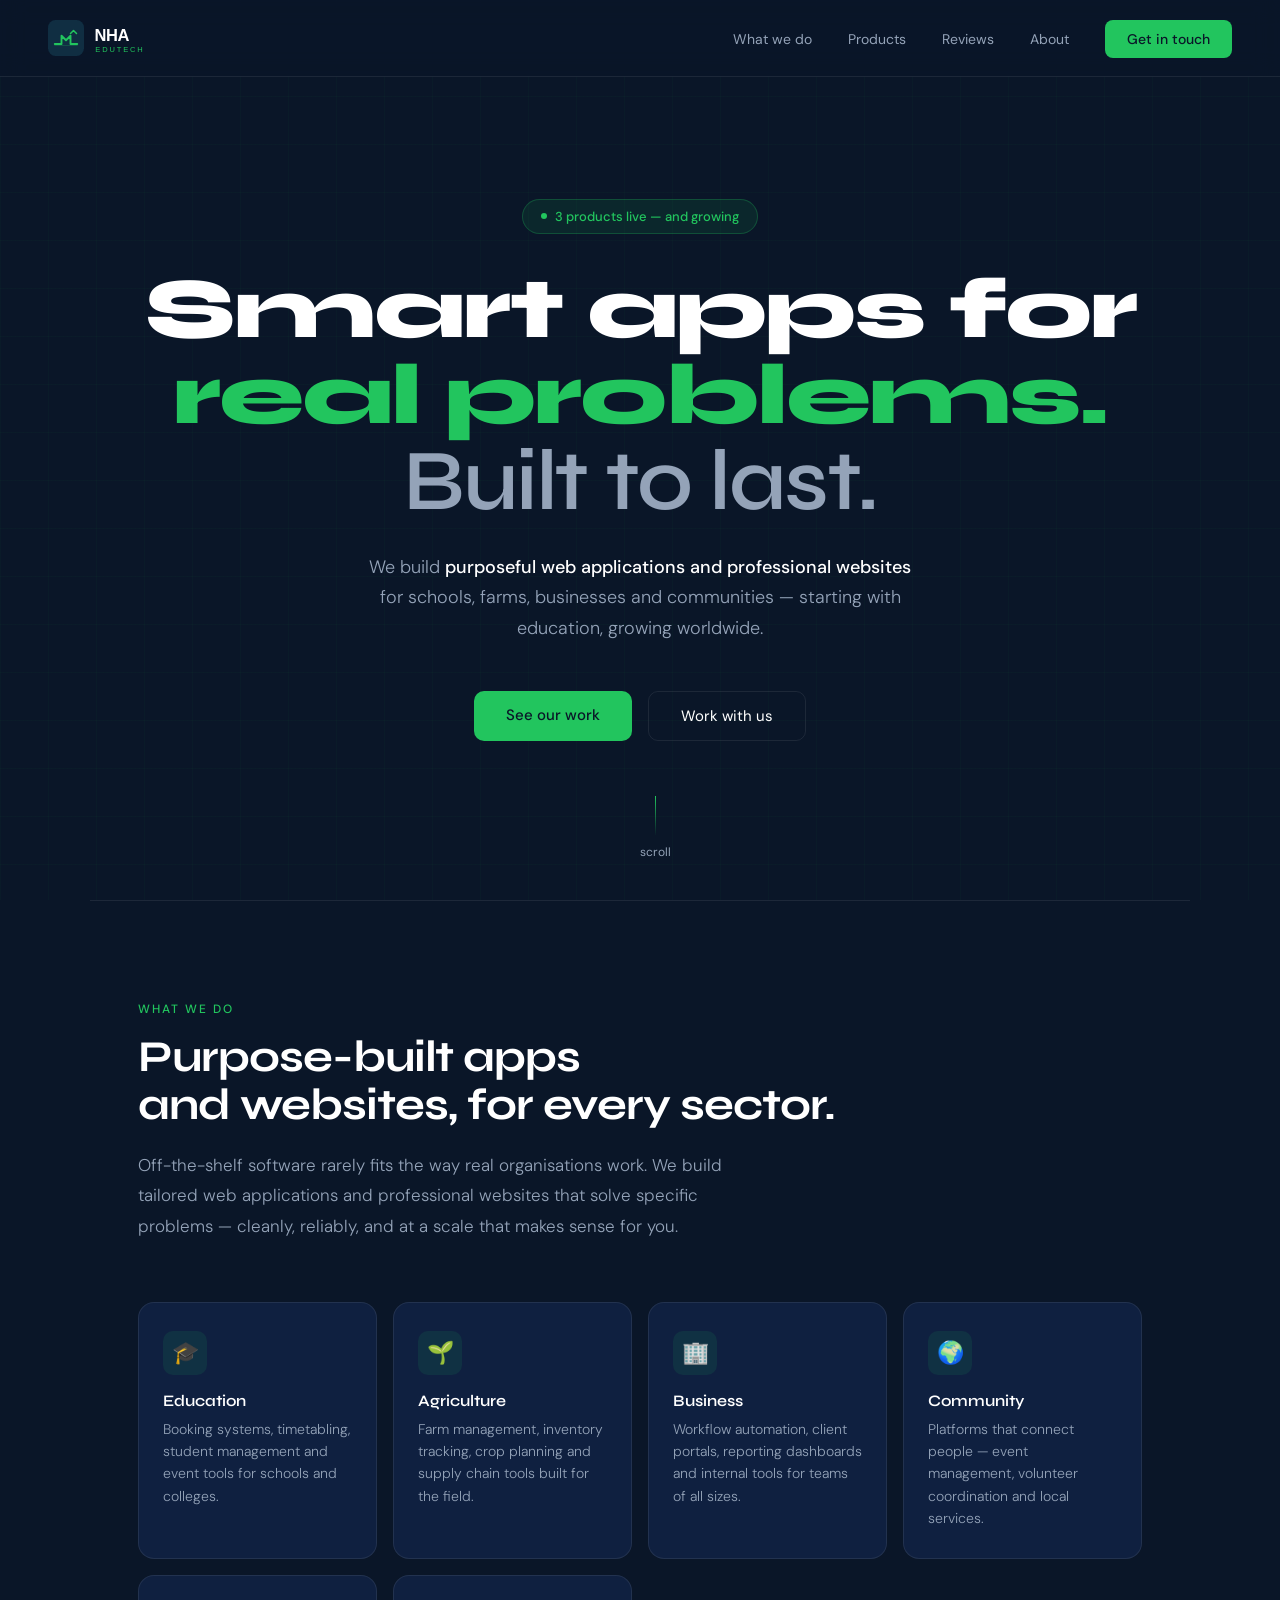
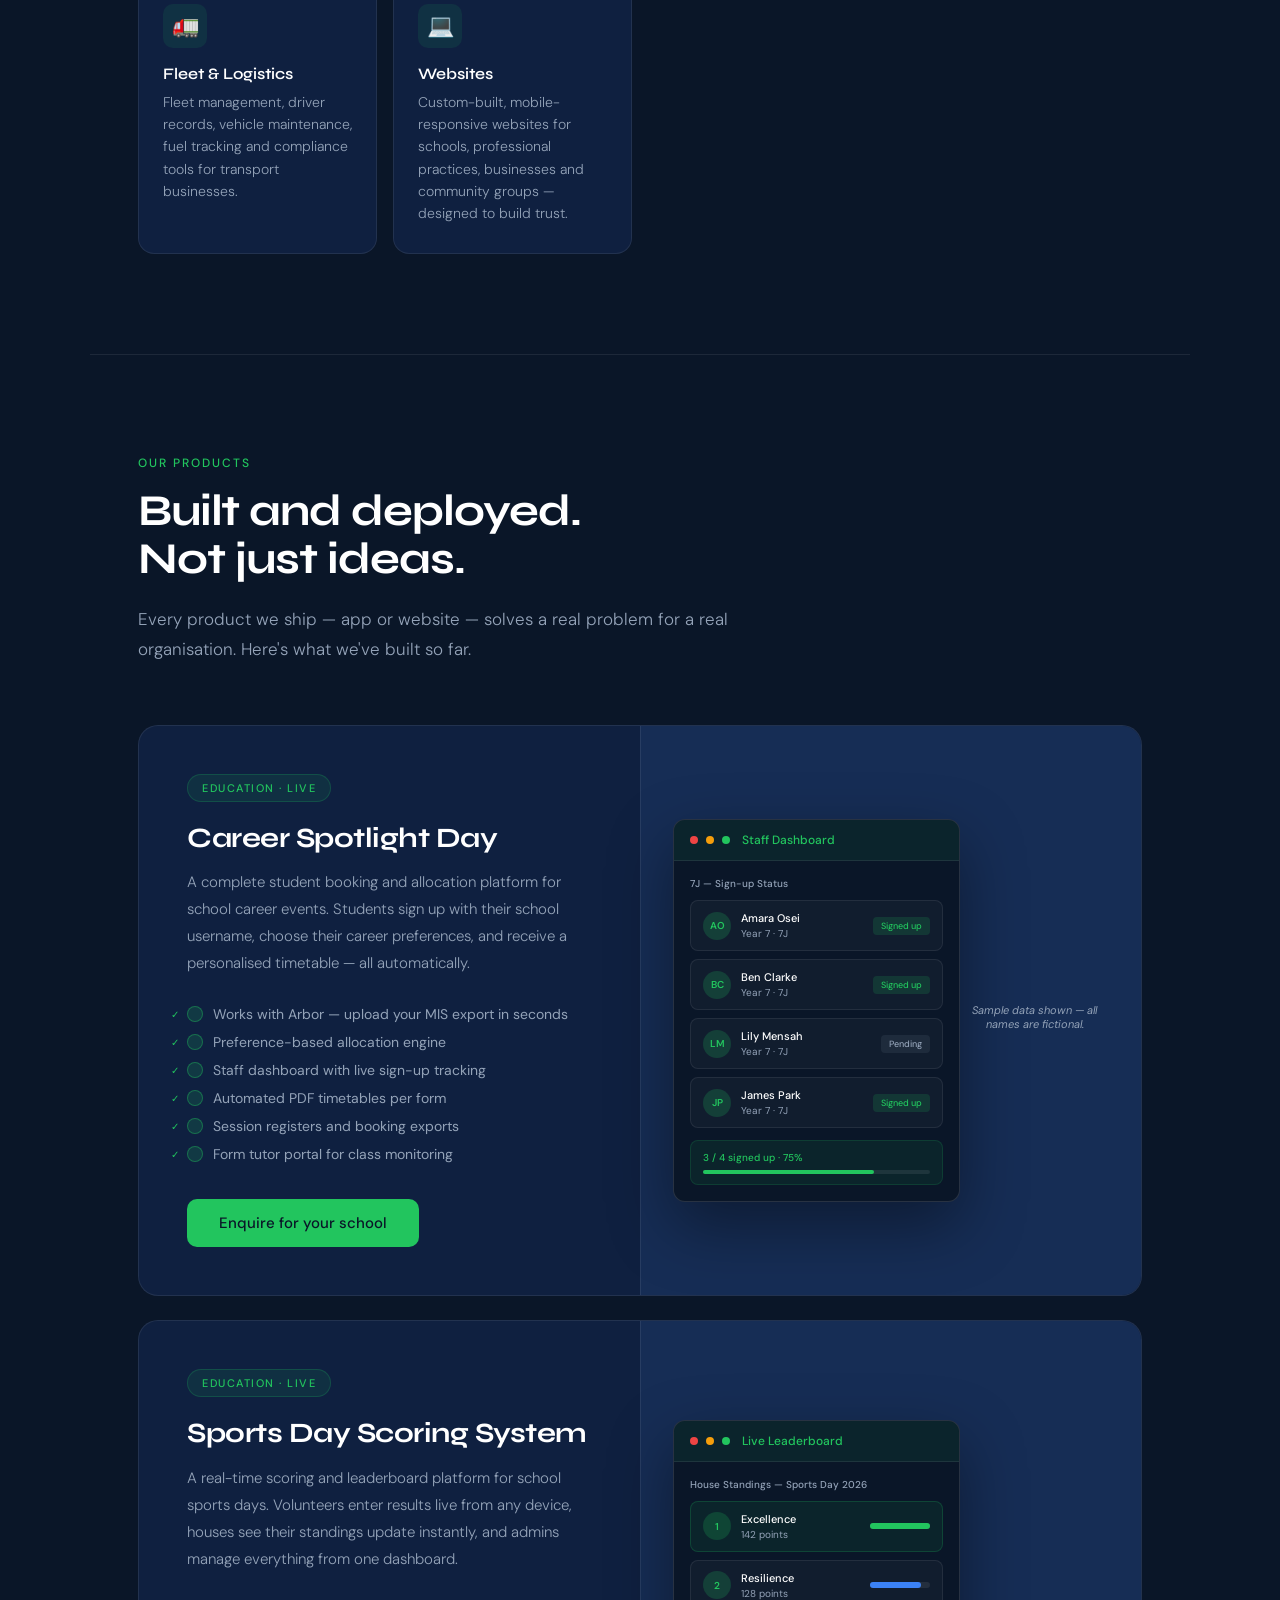
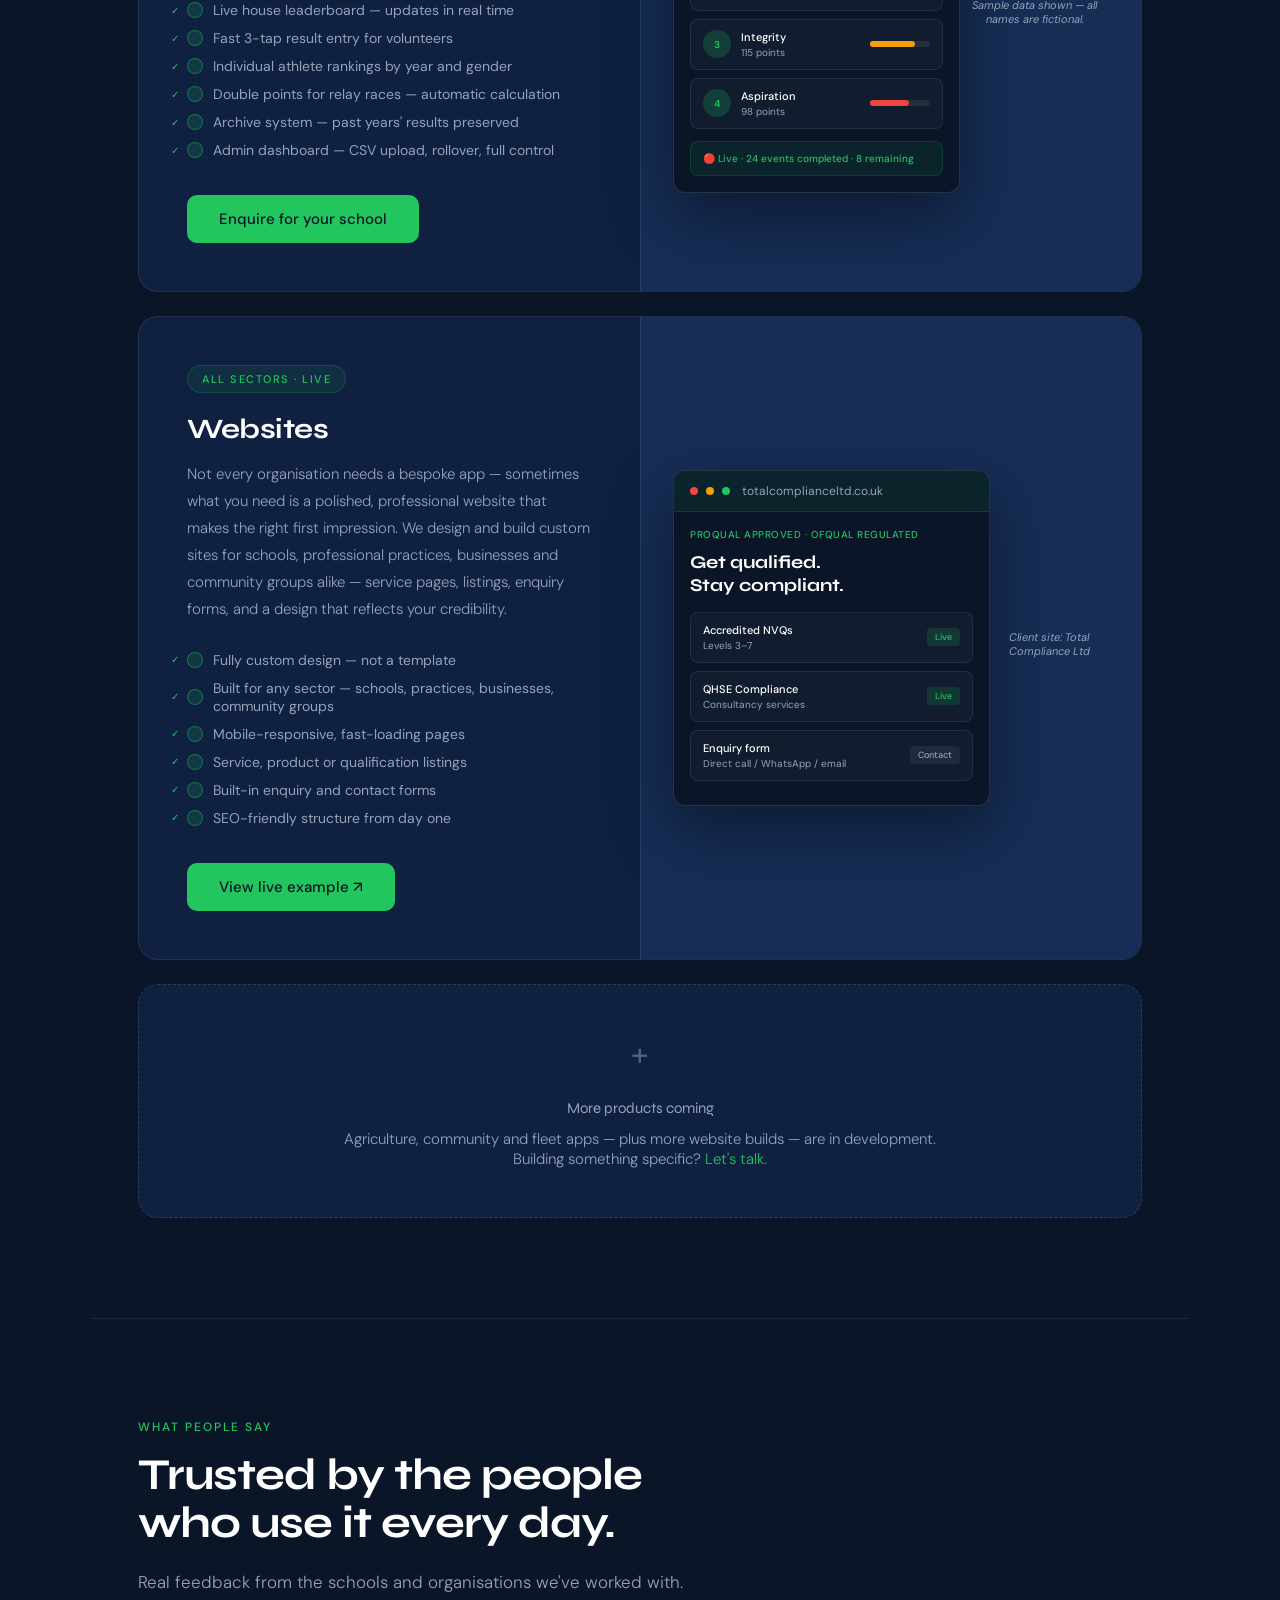
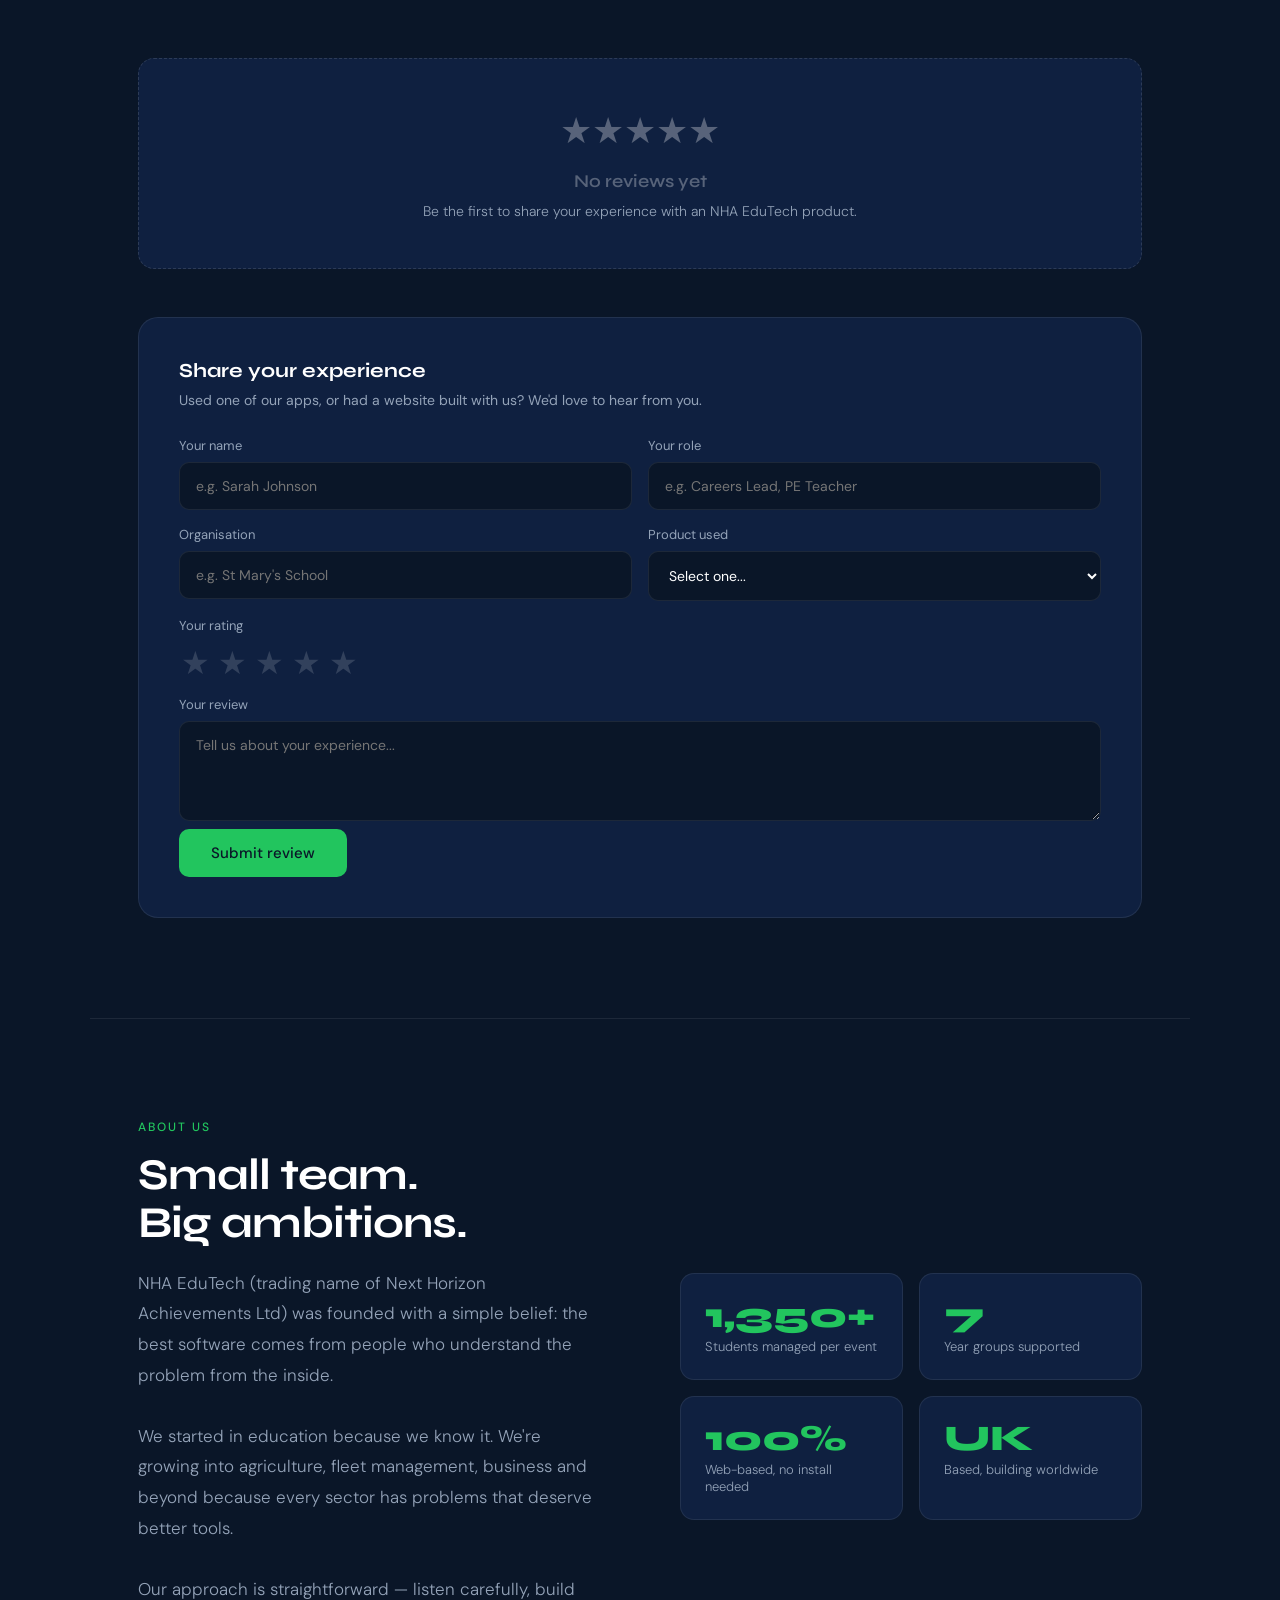
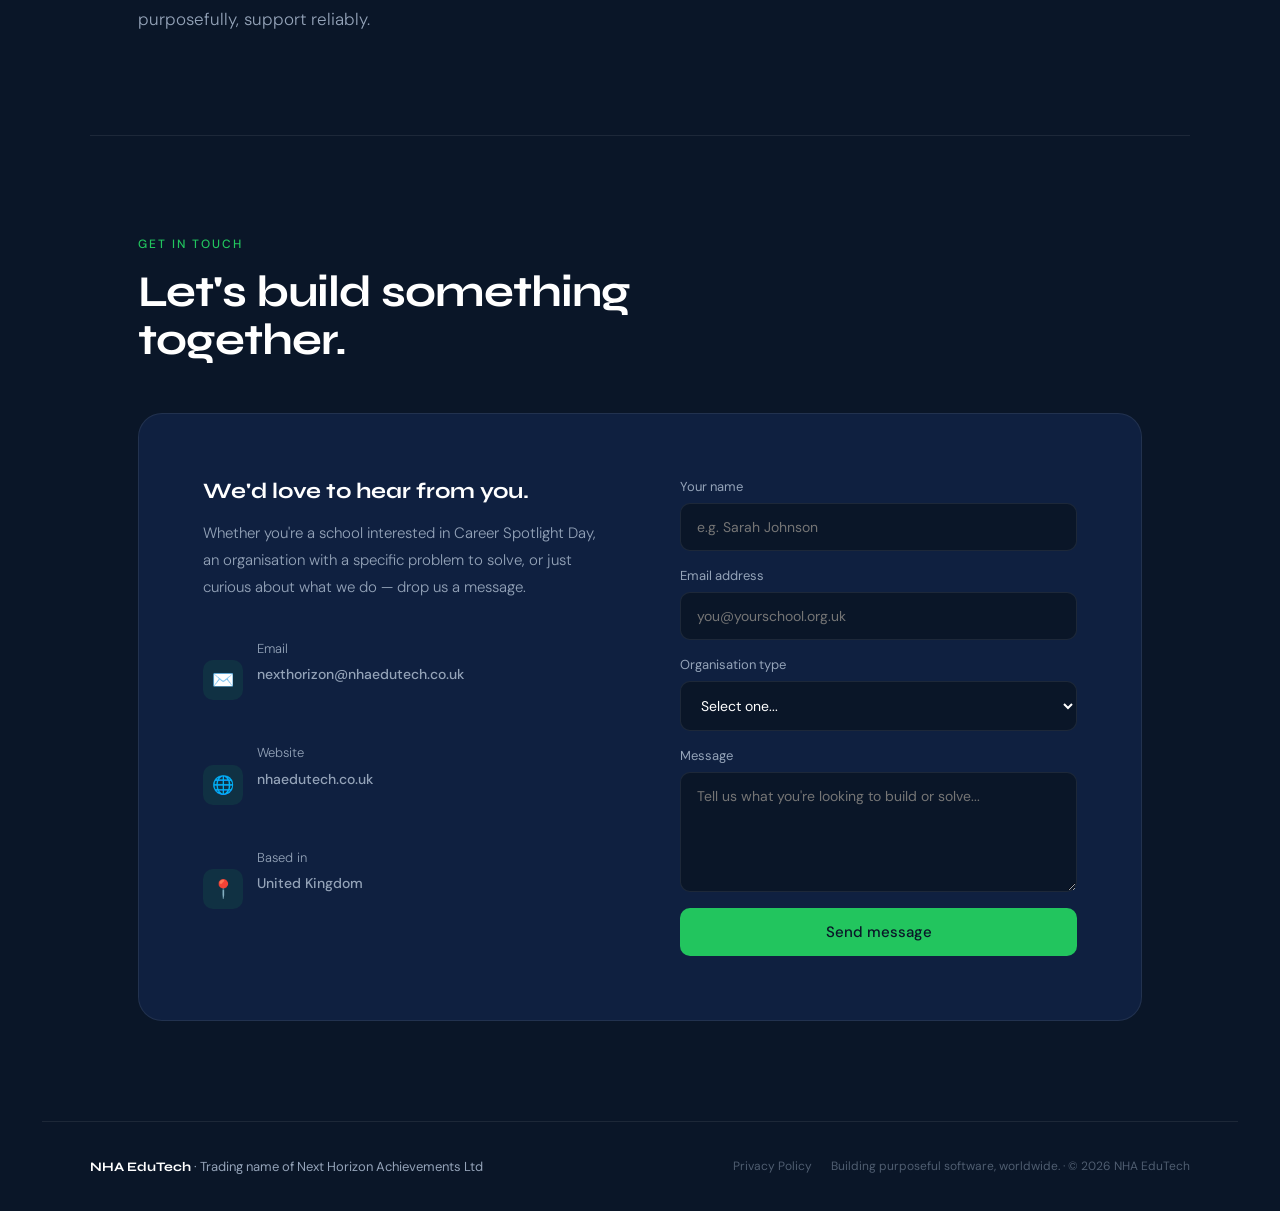
==== commit fb2b0038: "Rebalance copy so websites cover all sectors, not just business" ====
--- a/index.html
+++ b/index.html
@@ -3,7 +3,7 @@
 <head>
 <meta charset="UTF-8">
 <meta name="viewport" content="width=device-width, initial-scale=1.0">
-<title>NHA EduTech — Smart Apps for Real Problems</title>
+<title>NHA EduTech — Smart Apps & Websites for Real Problems</title>
 <link rel="preconnect" href="https://fonts.googleapis.com">
 <link rel="preconnect" href="https://fonts.gstatic.com" crossorigin>
 <link href="https://fonts.googleapis.com/css2?family=Syne:wght@400;600;700;800&family=DM+Sans:wght@300;400;500&display=swap" rel="stylesheet">
@@ -924,11 +924,11 @@
 <section class="what" id="what-we-do">
   <div class="section-inner">
     <p class="section-label">What we do</p>
-    <h2 class="section-title">Purpose-built apps<br>for every sector.</h2>
+    <h2 class="section-title">Purpose-built apps<br>and websites, for every sector.</h2>
     <p class="section-body">
       Off-the-shelf software rarely fits the way real organisations work.
-      We build tailored web applications that solve specific problems — cleanly,
-      reliably, and at a scale that makes sense for you.
+      We build tailored web applications and professional websites that solve specific
+      problems — cleanly, reliably, and at a scale that makes sense for you.
     </p>
     <div class="sectors">
       <div class="sector-card">
@@ -959,7 +959,7 @@
       <div class="sector-card">
         <div class="sector-icon">💻</div>
         <h3>Websites</h3>
-        <p>Custom-built, mobile-responsive business websites — service pages, enquiry forms and a design that builds trust.</p>
+        <p>Custom-built, mobile-responsive websites for schools, professional practices, businesses and community groups — designed to build trust.</p>
       </div>
     </div>
   </div>
@@ -973,8 +973,8 @@
     <p class="section-label">Our products</p>
     <h2 class="section-title">Built and deployed.<br>Not just ideas.</h2>
     <p class="section-body">
-      Every product we ship solves a real problem for a real organisation.
-      Here's what we've built so far.
+      Every product we ship — app or website — solves a real problem for a real
+      organisation. Here's what we've built so far.
     </p>
 
     <!-- CAREER SPOTLIGHT DAY -->
@@ -1130,22 +1130,24 @@
       </div>
     </div>
 
-    <!-- BUSINESS WEBSITES -->
+    <!-- WEBSITES -->
     <div class="product-card" style="margin-top: 24px;">
       <div class="product-info">
-        <span class="product-tag">Business · Live</span>
-        <h3>Business Websites</h3>
+        <span class="product-tag">All sectors · Live</span>
+        <h3>Websites</h3>
         <p>
-          A polished, professional website is often the first impression your organisation makes.
-          We design and build custom business websites — service pages, qualification or product
-          listings, enquiry forms, and a design that reflects your credibility.
+          Not every organisation needs a bespoke app — sometimes what you need is a
+          polished, professional website that makes the right first impression. We design
+          and build custom sites for schools, professional practices, businesses and
+          community groups alike — service pages, listings, enquiry forms, and a design
+          that reflects your credibility.
         </p>
         <ul class="product-features">
           <li>Fully custom design — not a template</li>
+          <li>Built for any sector — schools, practices, businesses, community groups</li>
           <li>Mobile-responsive, fast-loading pages</li>
           <li>Service, product or qualification listings</li>
           <li>Built-in enquiry and contact forms</li>
-          <li>Reviews and trust-building sections</li>
           <li>SEO-friendly structure from day one</li>
         </ul>
         <a href="https://www.totalcomplianceltd.co.uk/" target="_blank" rel="noopener" class="btn-primary" style="width: fit-content;">View live example ↗</a>
@@ -1192,7 +1194,7 @@
     <div class="coming-soon-card" style="margin-top:24px;">
       <div style="font-size: 32px; margin-bottom: 12px; opacity: 0.3;">+</div>
       <p class="coming-soon-label">More products coming</p>
-      <p>Agriculture, community and fleet apps are in development.<br>Building something specific? <a href="#contact" style="color: var(--green); text-decoration: none;">Let's talk.</a></p>
+      <p>Agriculture, community and fleet apps — plus more website builds — are in development.<br>Building something specific? <a href="#contact" style="color: var(--green); text-decoration: none;">Let's talk.</a></p>
     </div>
   </div>
 </section>
@@ -1226,7 +1228,7 @@
     <!-- LEAVE A REVIEW -->
     <div class="review-form-wrap">
       <h3>Share your experience</h3>
-      <p>Used one of our apps? We'd love to hear from you.</p>
+      <p>Used one of our apps, or had a website built with us? We'd love to hear from you.</p>
       <form action="https://formspree.io/f/mbdegyve" method="POST" class="review-form">
         <input type="hidden" name="_subject" value="New Review — NHA EduTech">
         <input type="hidden" name="form_type" value="review">
@@ -1249,6 +1251,7 @@
               <option value="">Select one...</option>
               <option>Career Spotlight Day</option>
               <option>Sports Day Scoring System</option>
+              <option>Business Website</option>
               <option>Other / Bespoke app</option>
             </select>
           </div>
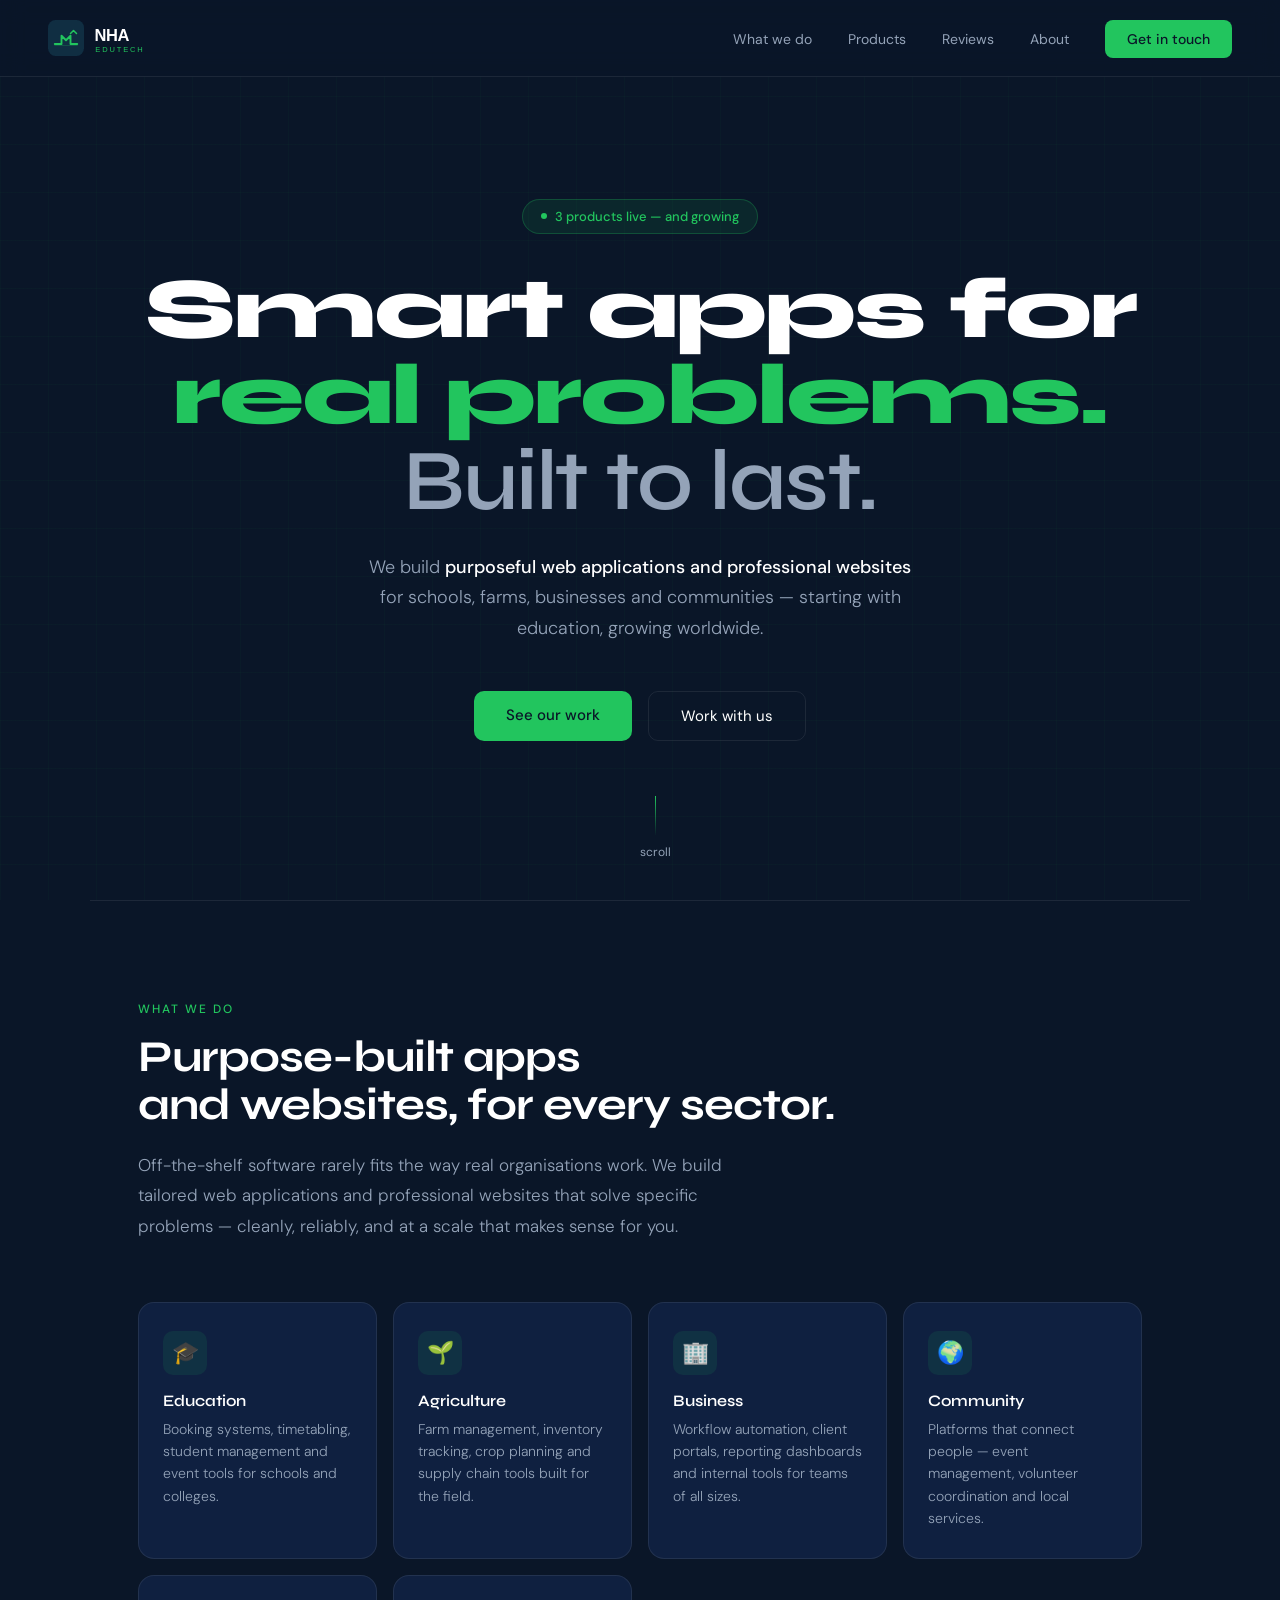
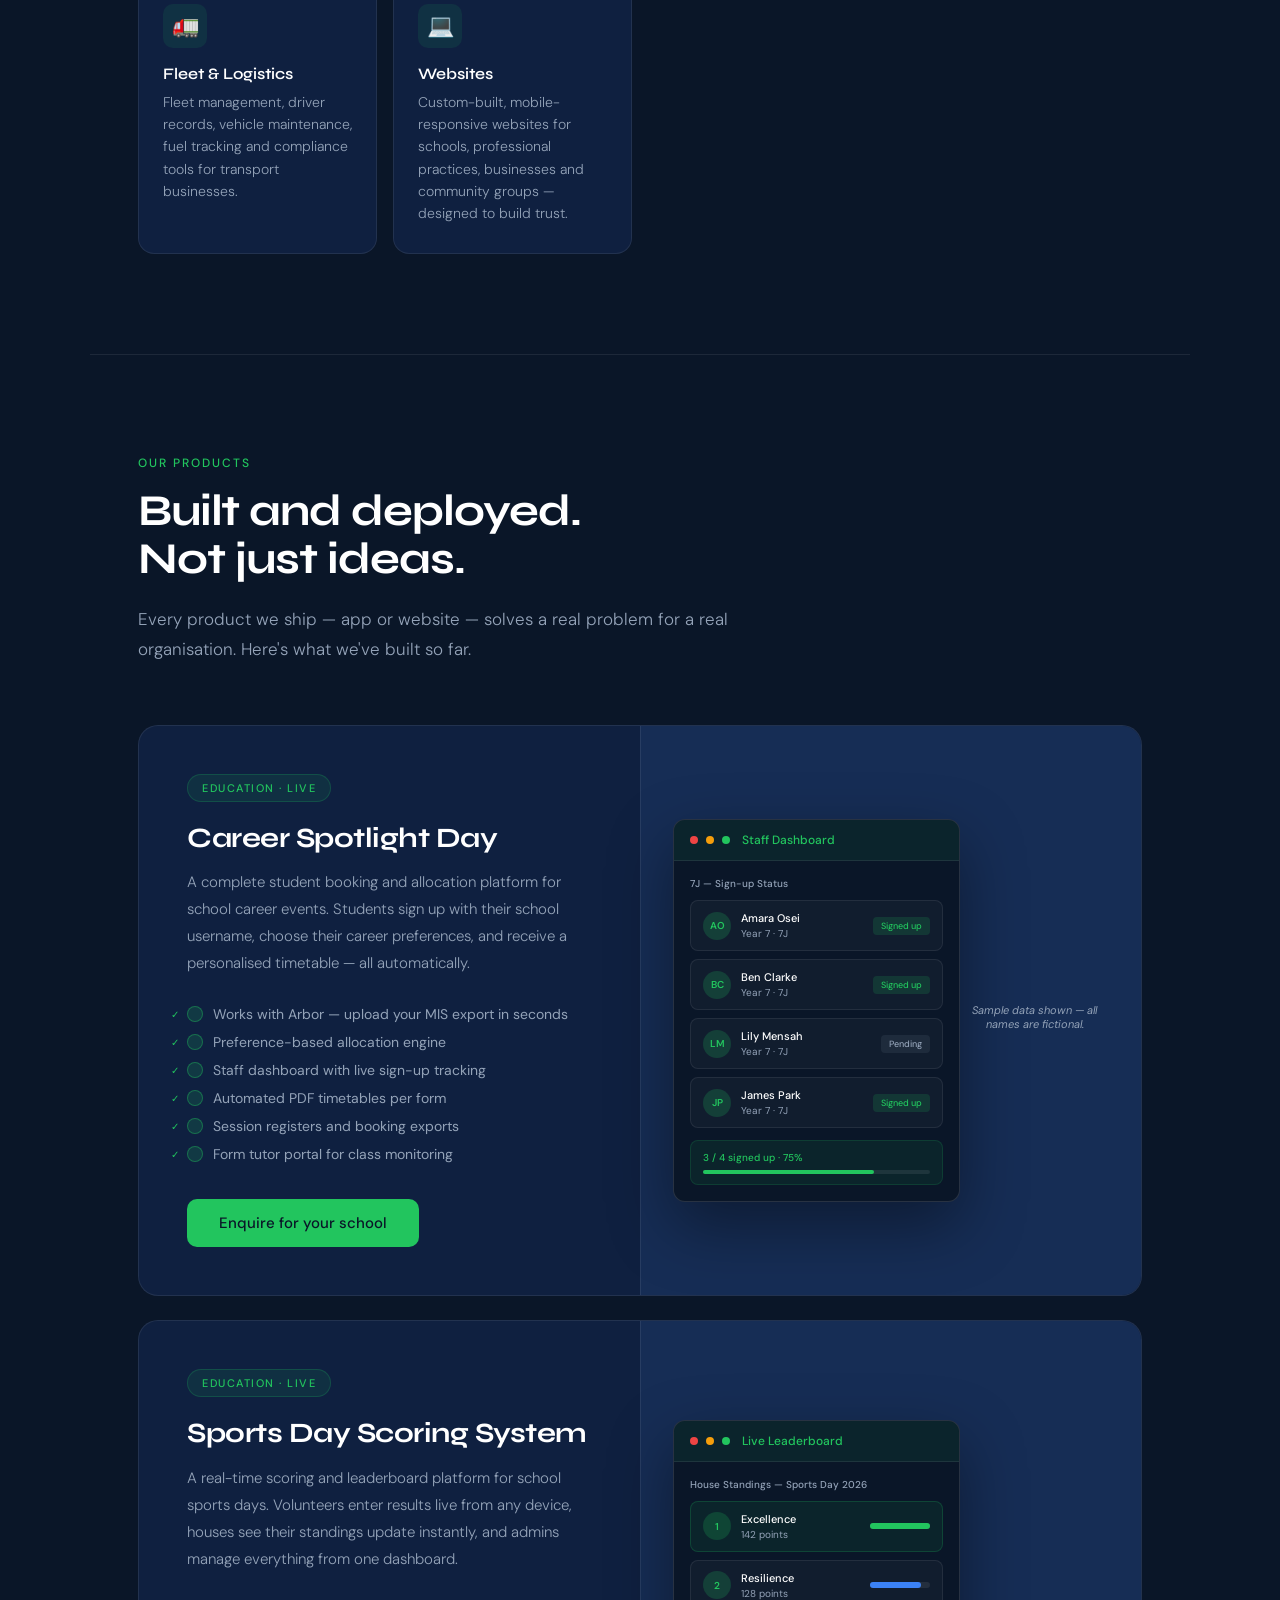
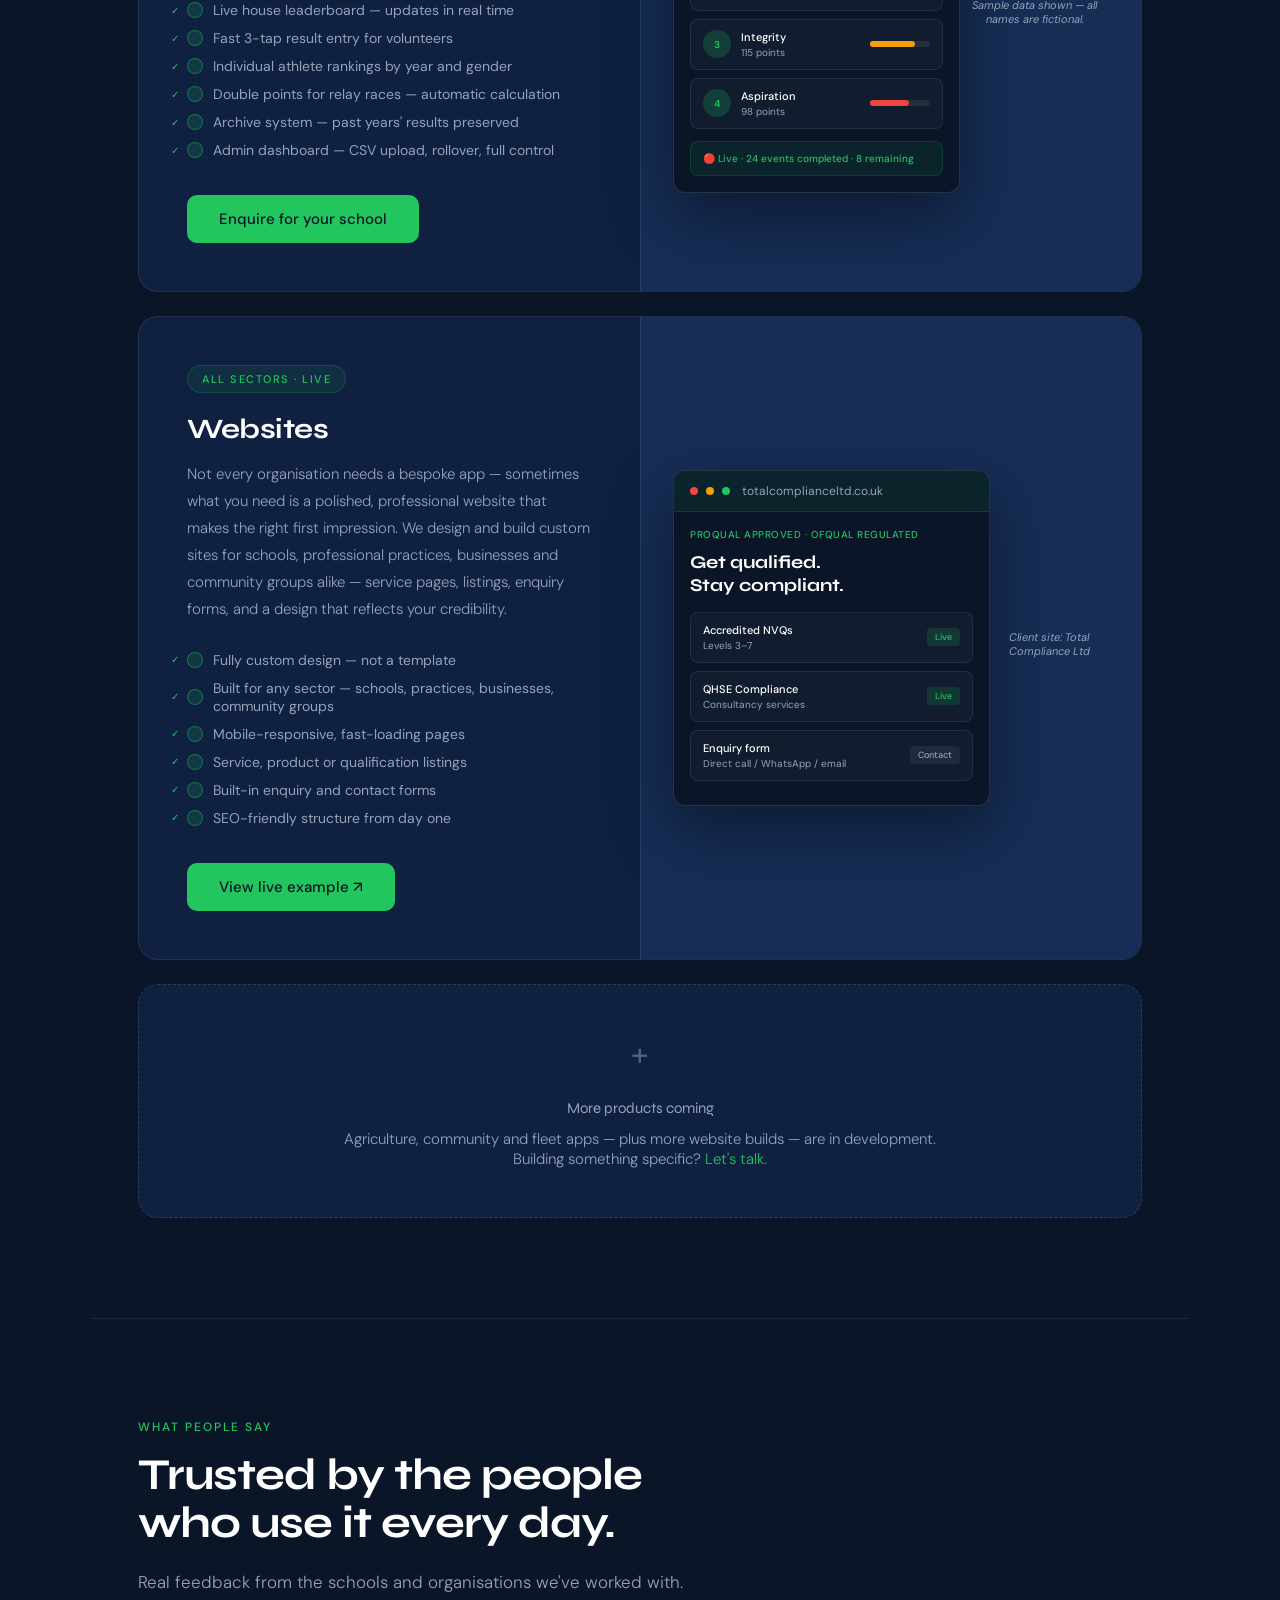
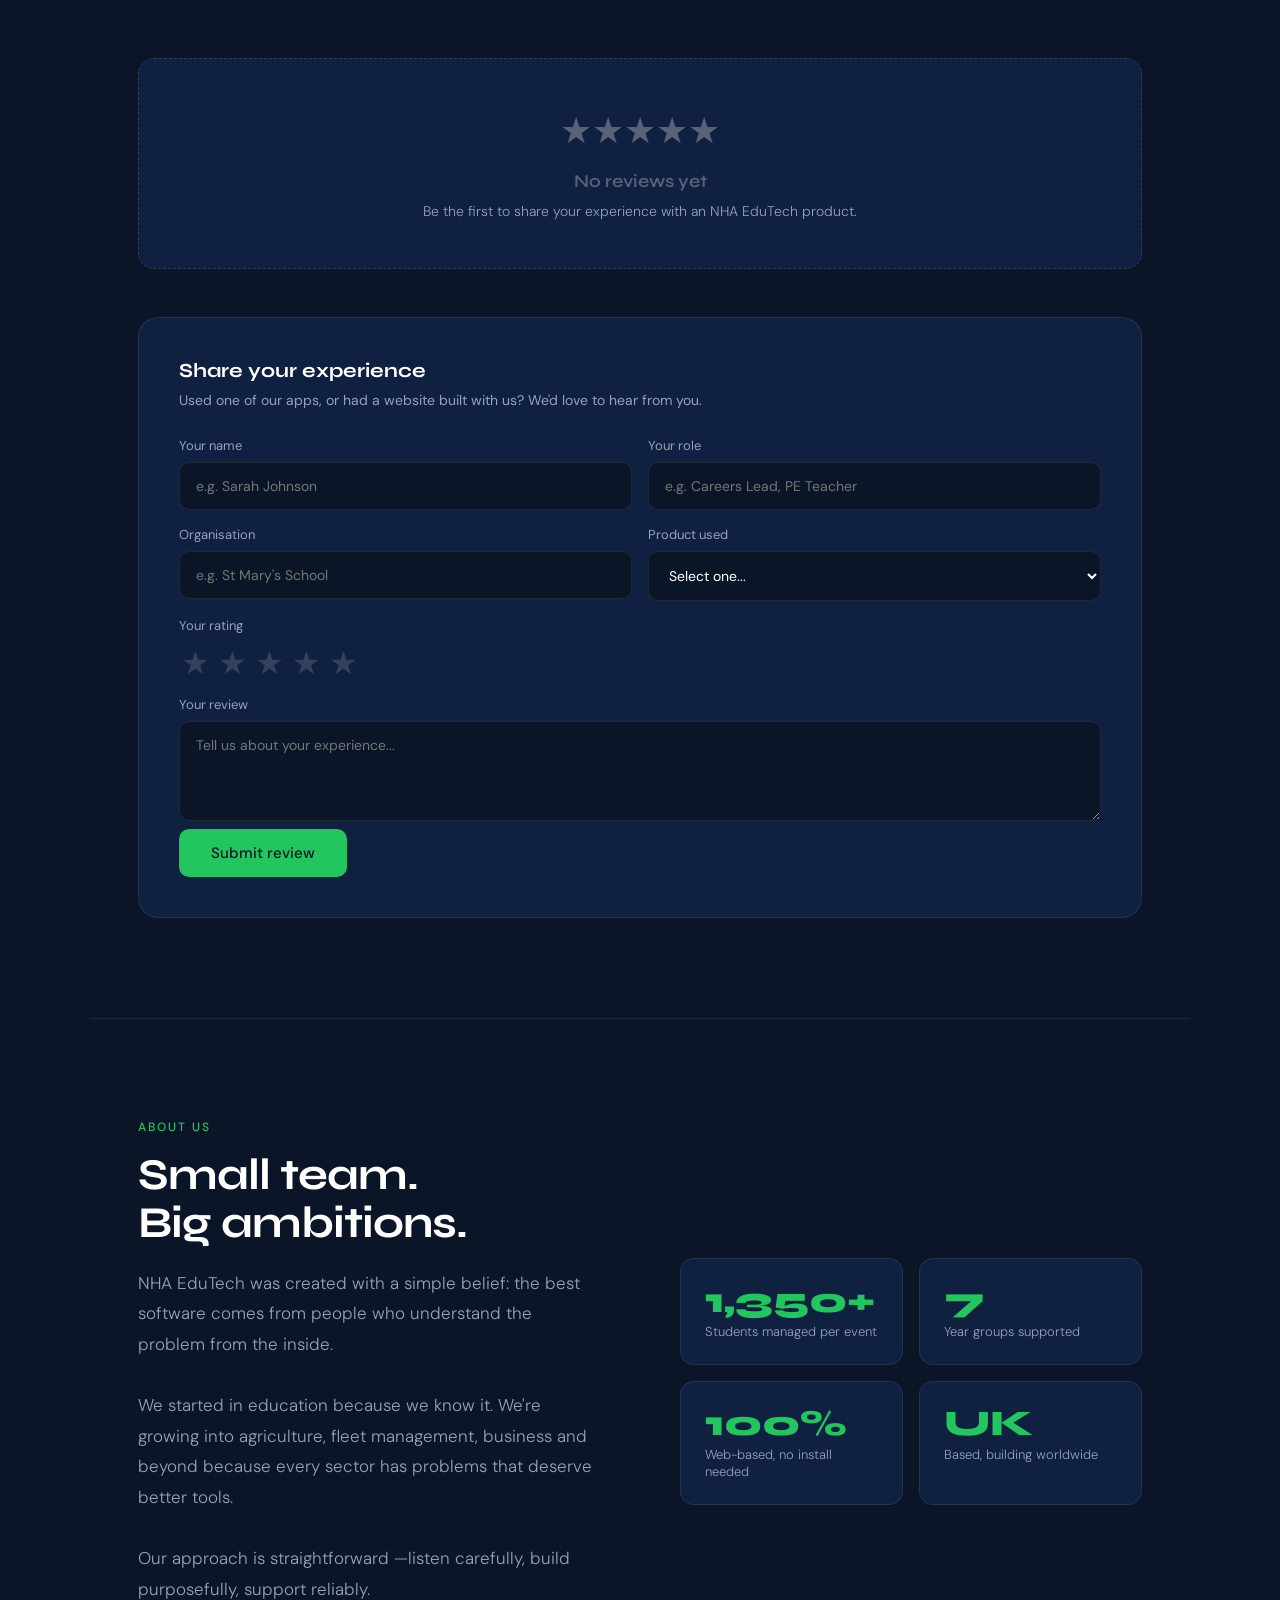
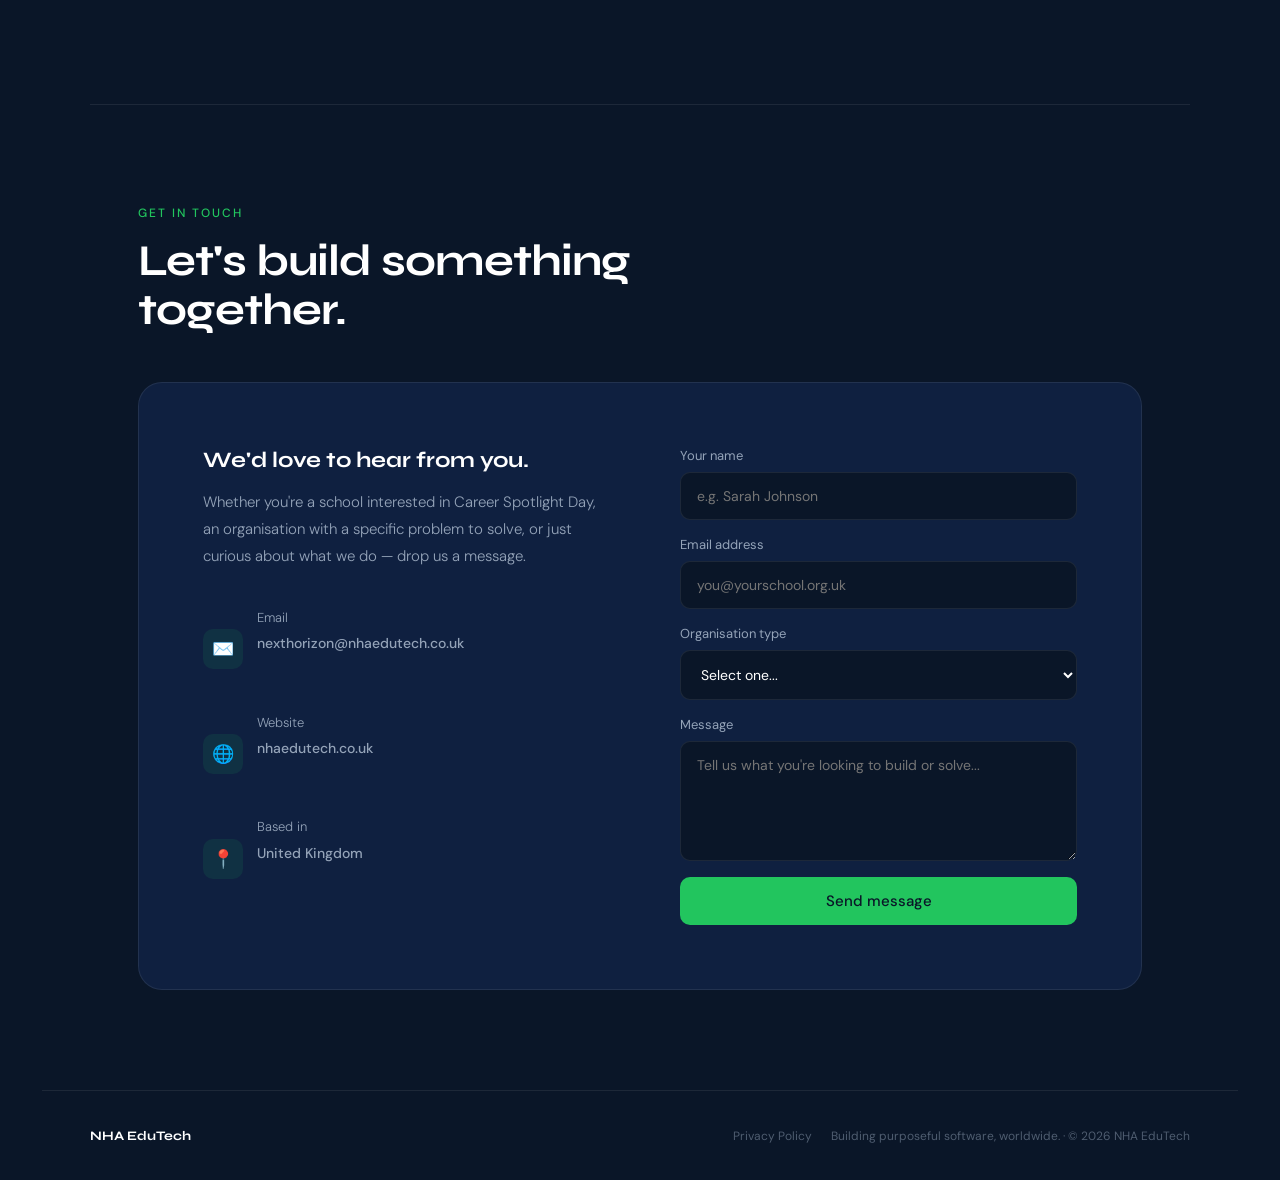
==== commit 4dc34ac5: "Update index.html" ====
--- a/index.html
+++ b/index.html
@@ -1293,7 +1293,7 @@
         <p class="section-label">About us</p>
         <h2 class="section-title">Small team.<br>Big ambitions.</h2>
         <p class="section-body">
-          NHA EduTech (trading name of Next Horizon Achievements Ltd) was founded
+          NHA EduTech  was created
           with a simple belief: the best software comes from people who understand
           the problem from the inside.
           <br><br>
@@ -1301,7 +1301,7 @@
           fleet management, business and beyond because every sector has problems that deserve
           better tools.
           <br><br>
-          Our approach is straightforward — listen carefully, build purposefully,
+          Our approach is straightforward —listen carefully, build purposefully,
           support reliably.
         </p>
       </div>
@@ -1399,7 +1399,7 @@
 <!-- FOOTER -->
 <footer>
   <div class="footer-left">
-    <a href="https://nhaedutech.co.uk" style="color:var(--white); text-decoration:none;"><strong>NHA EduTech</strong></a> · Trading name of Next Horizon Achievements Ltd
+    <a href="https://nhaedutech.co.uk" style="color:var(--white); text-decoration:none;"><strong>NHA EduTech</strong></a>
   </div>
   <div class="footer-right">
     <a href="privacy.html" style="color:rgba(148,163,184,0.5); text-decoration:none; margin-right:16px;">Privacy Policy</a>
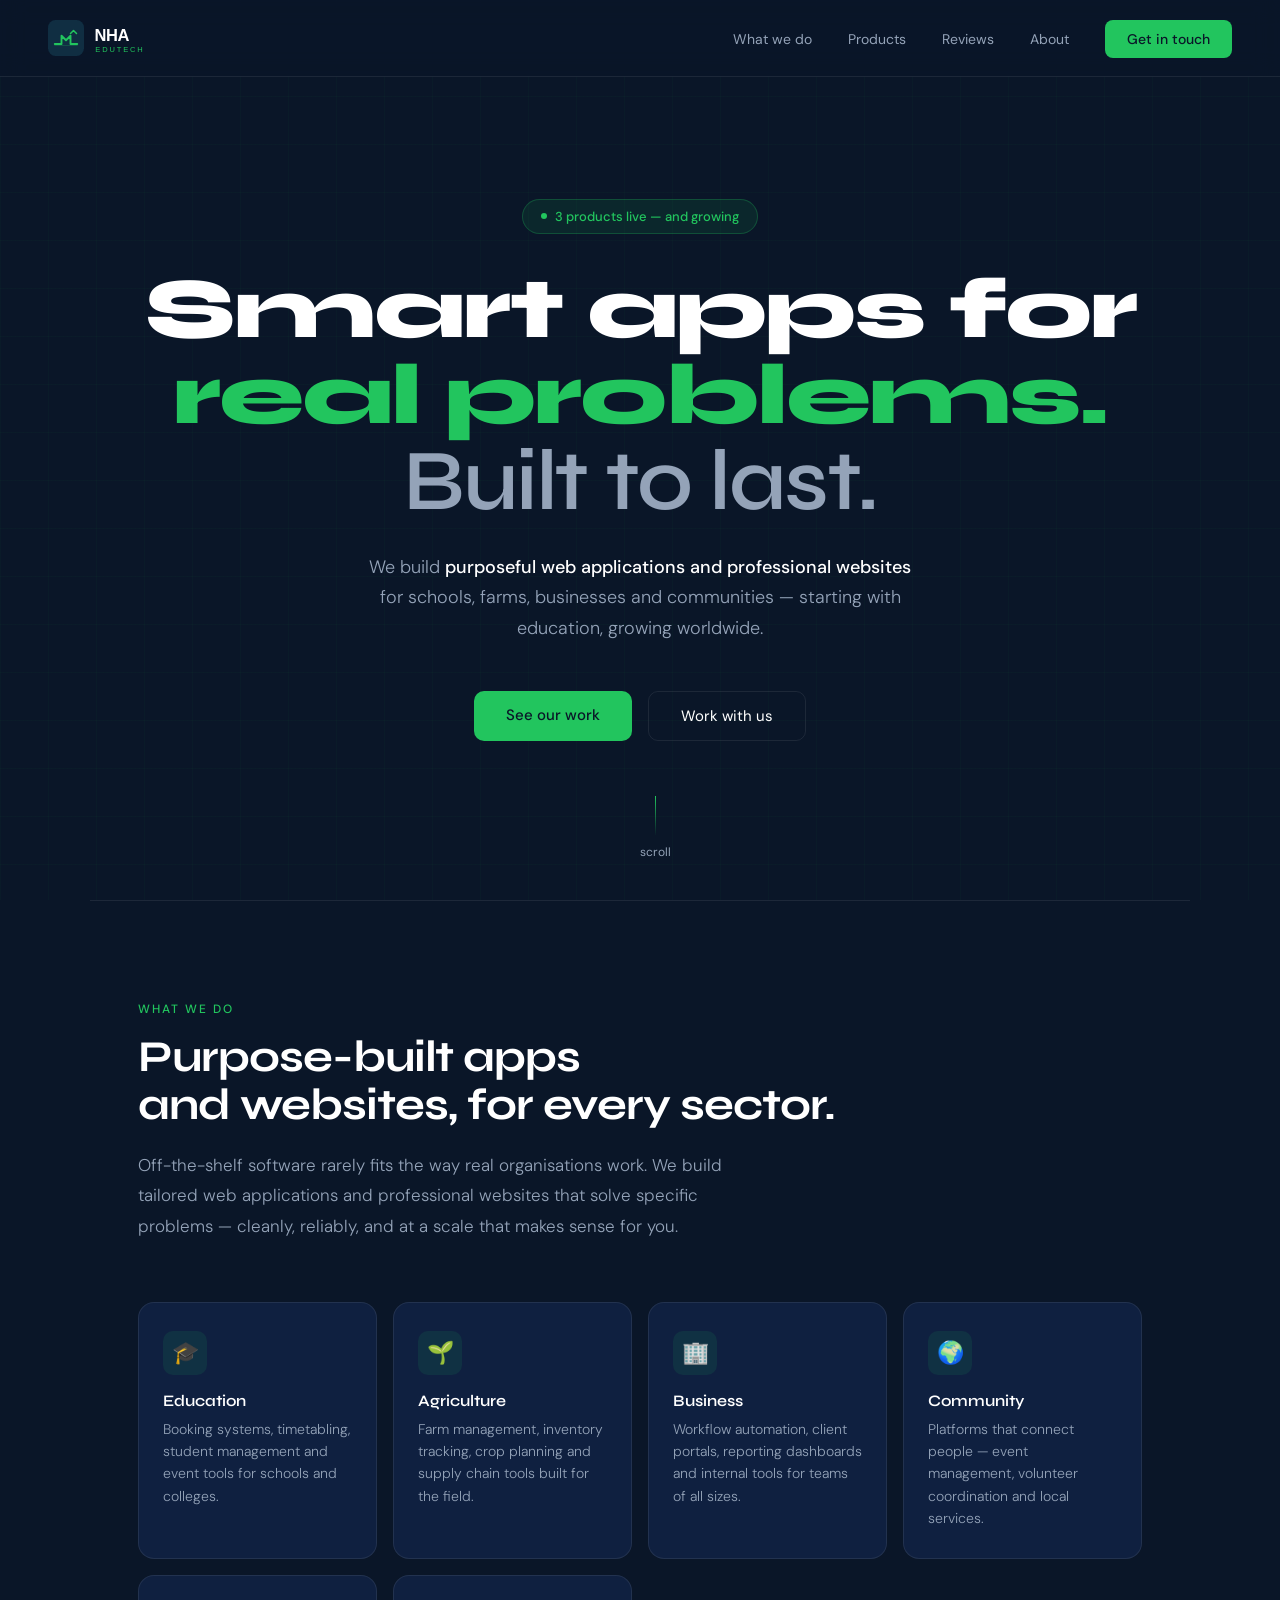
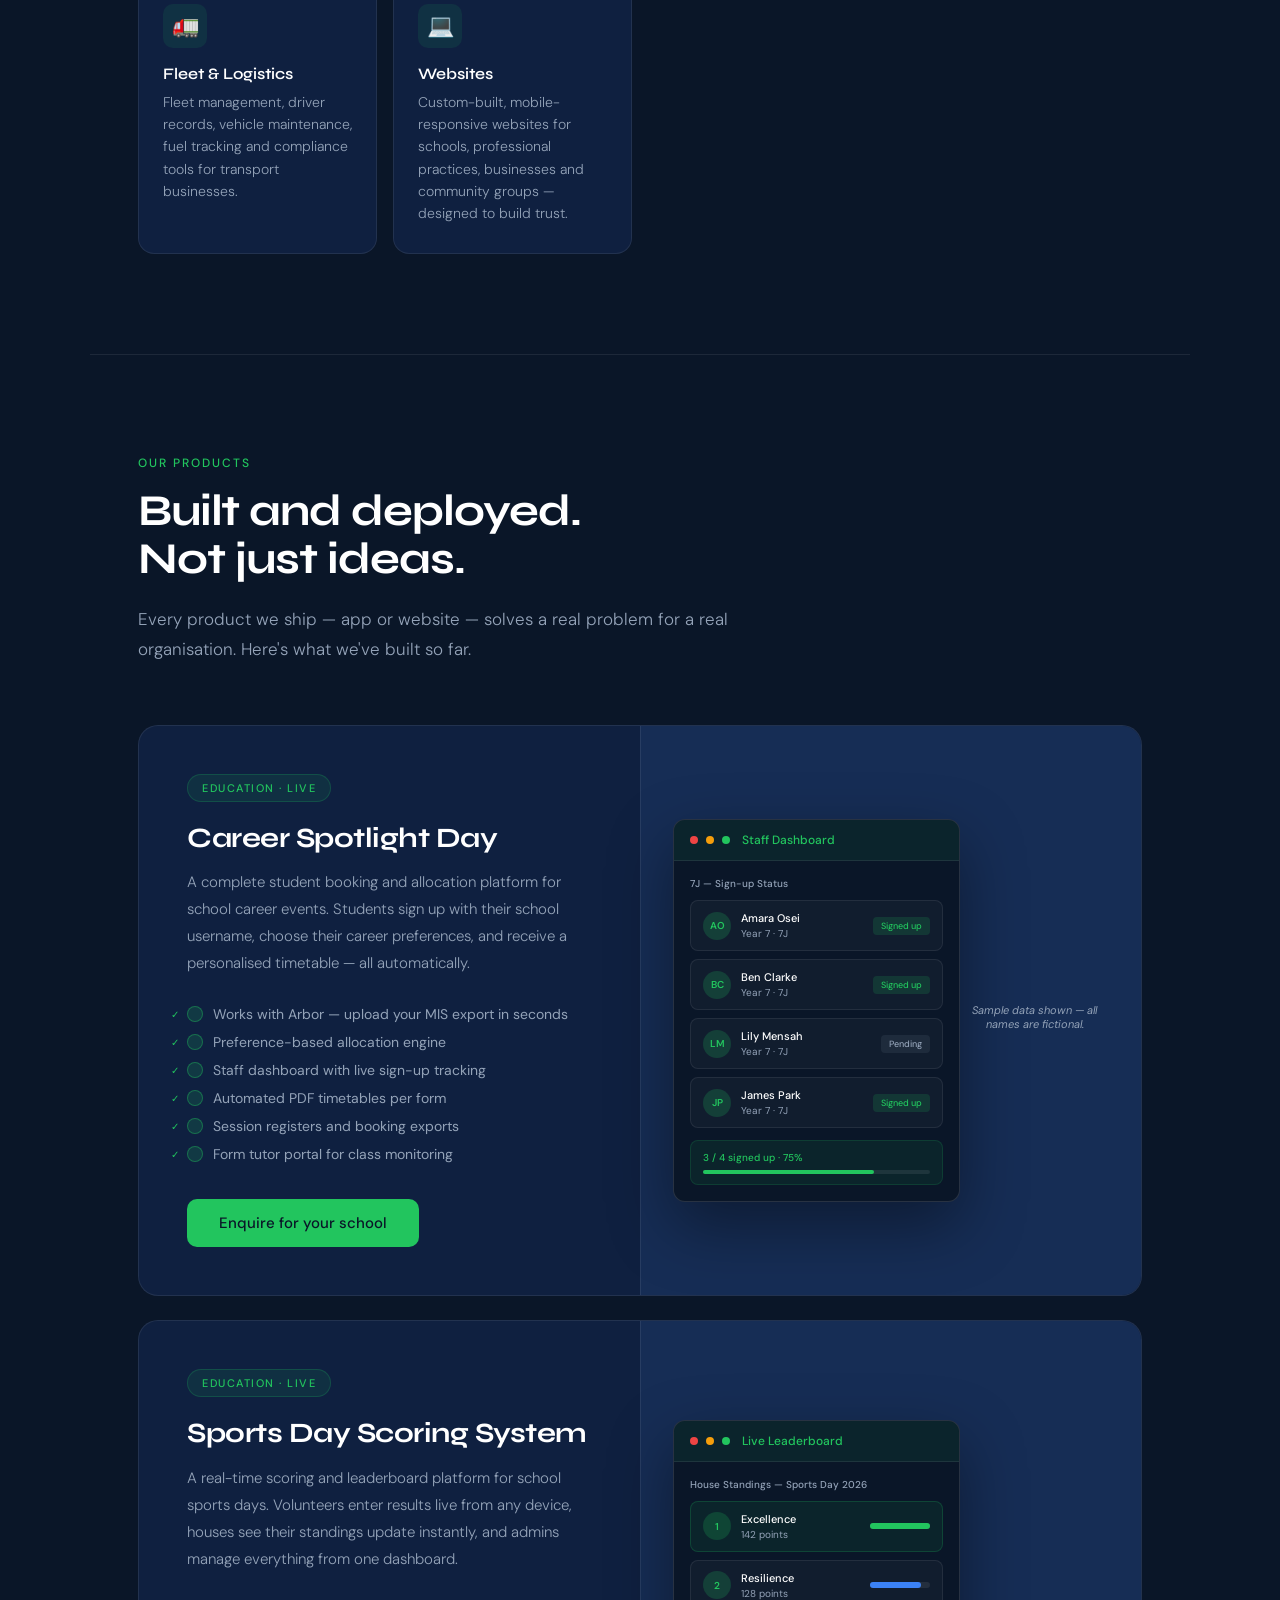
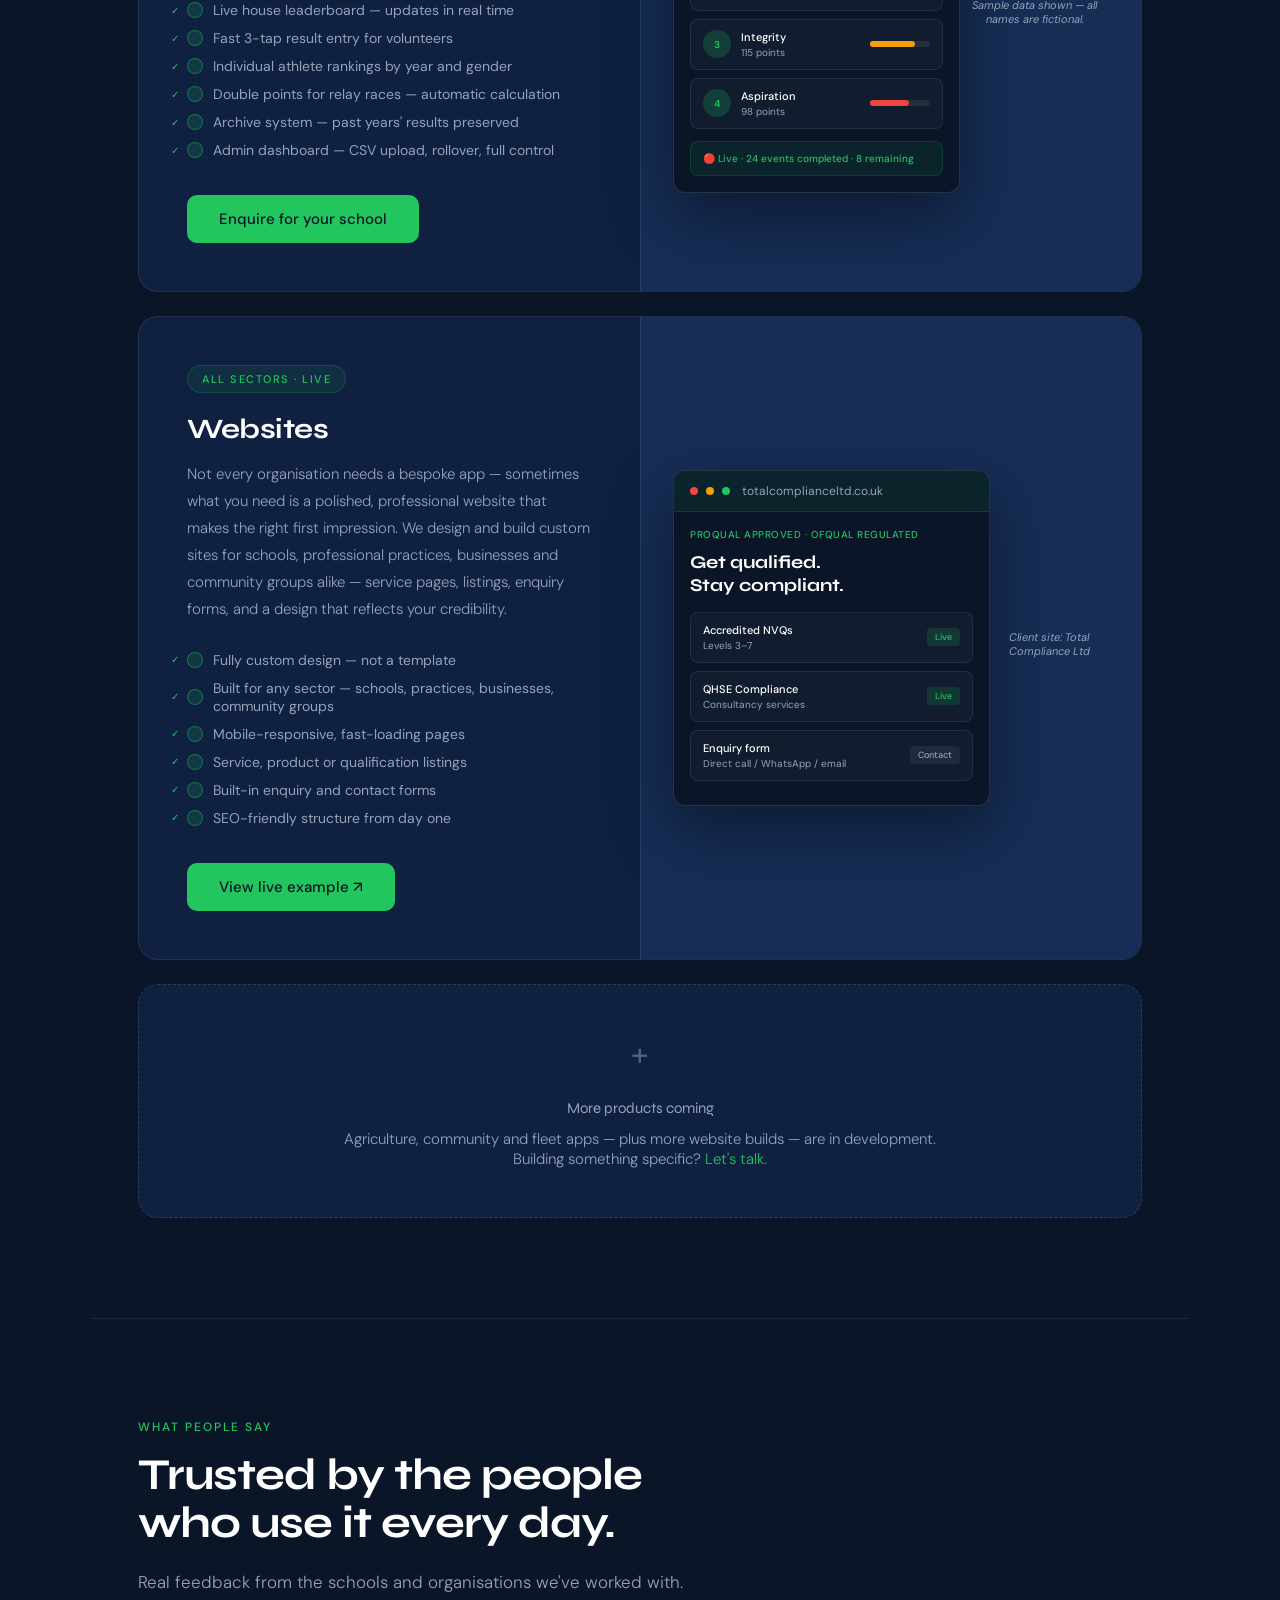
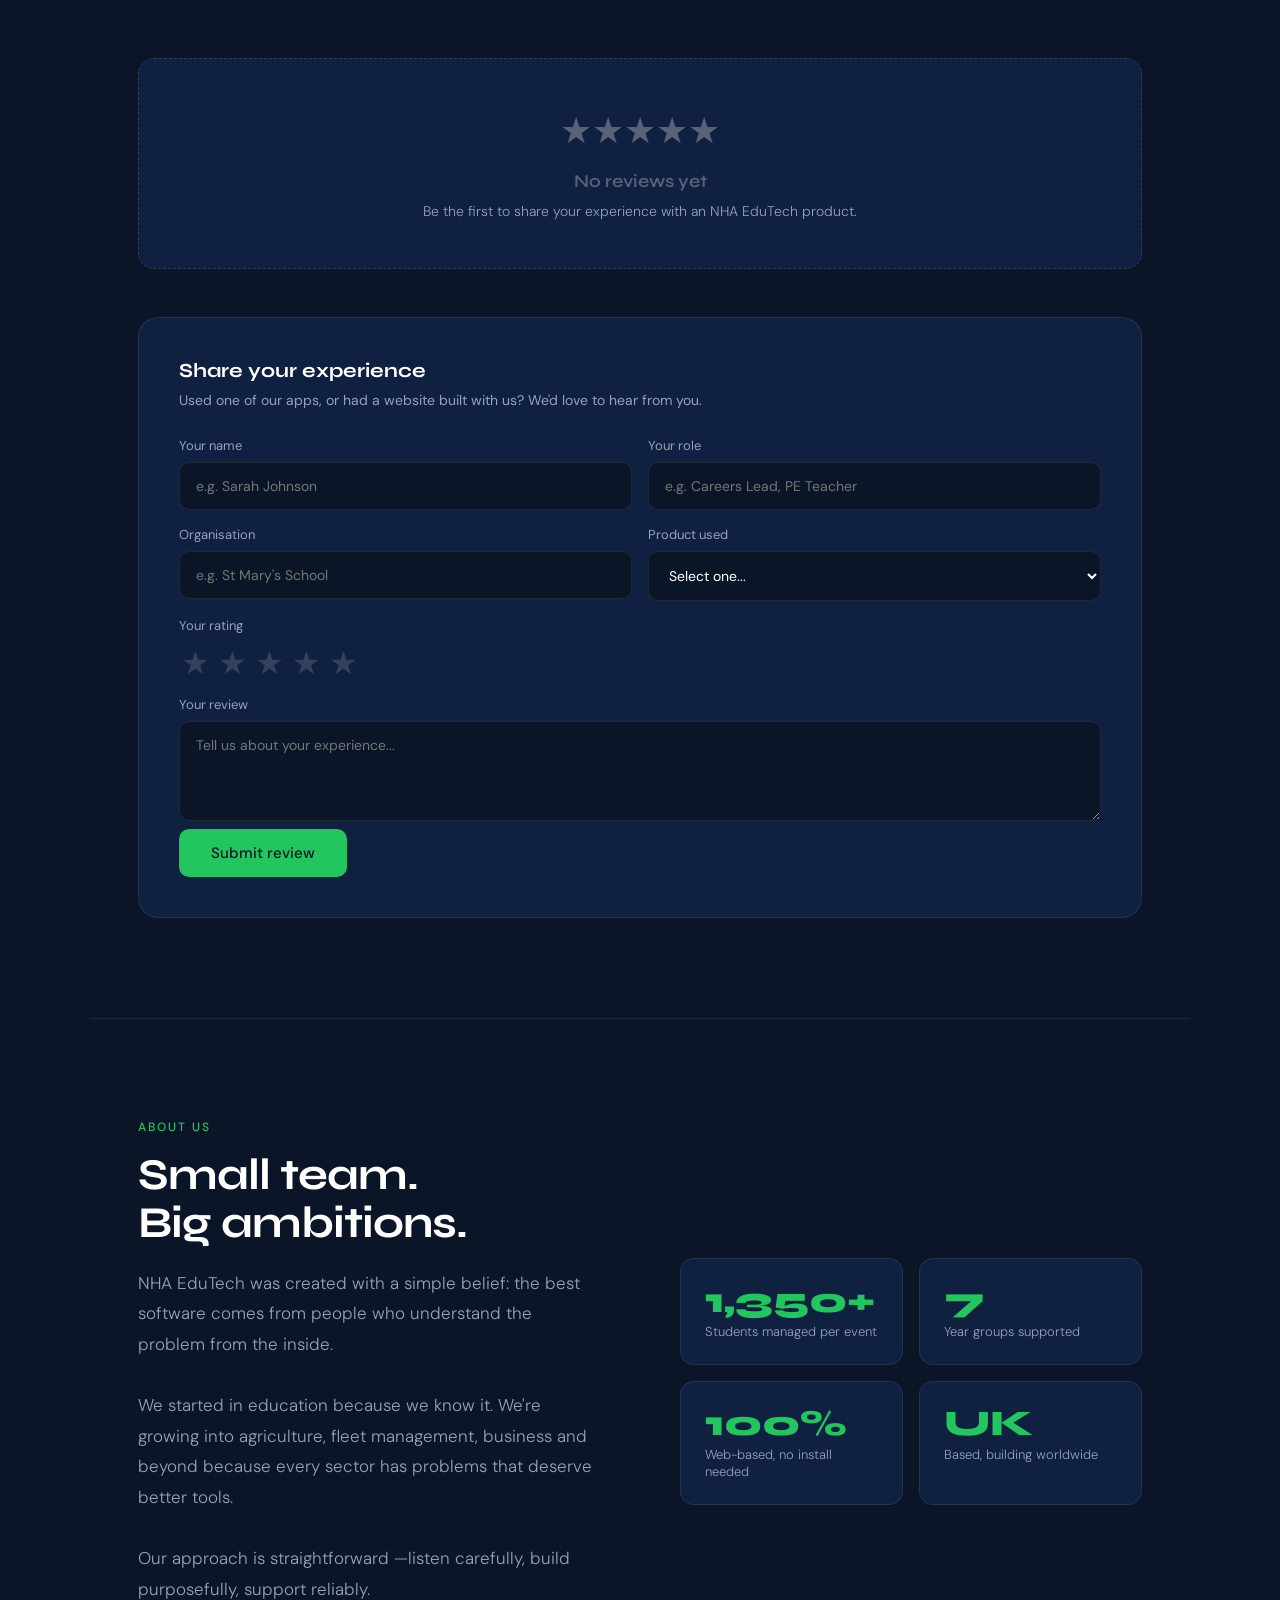
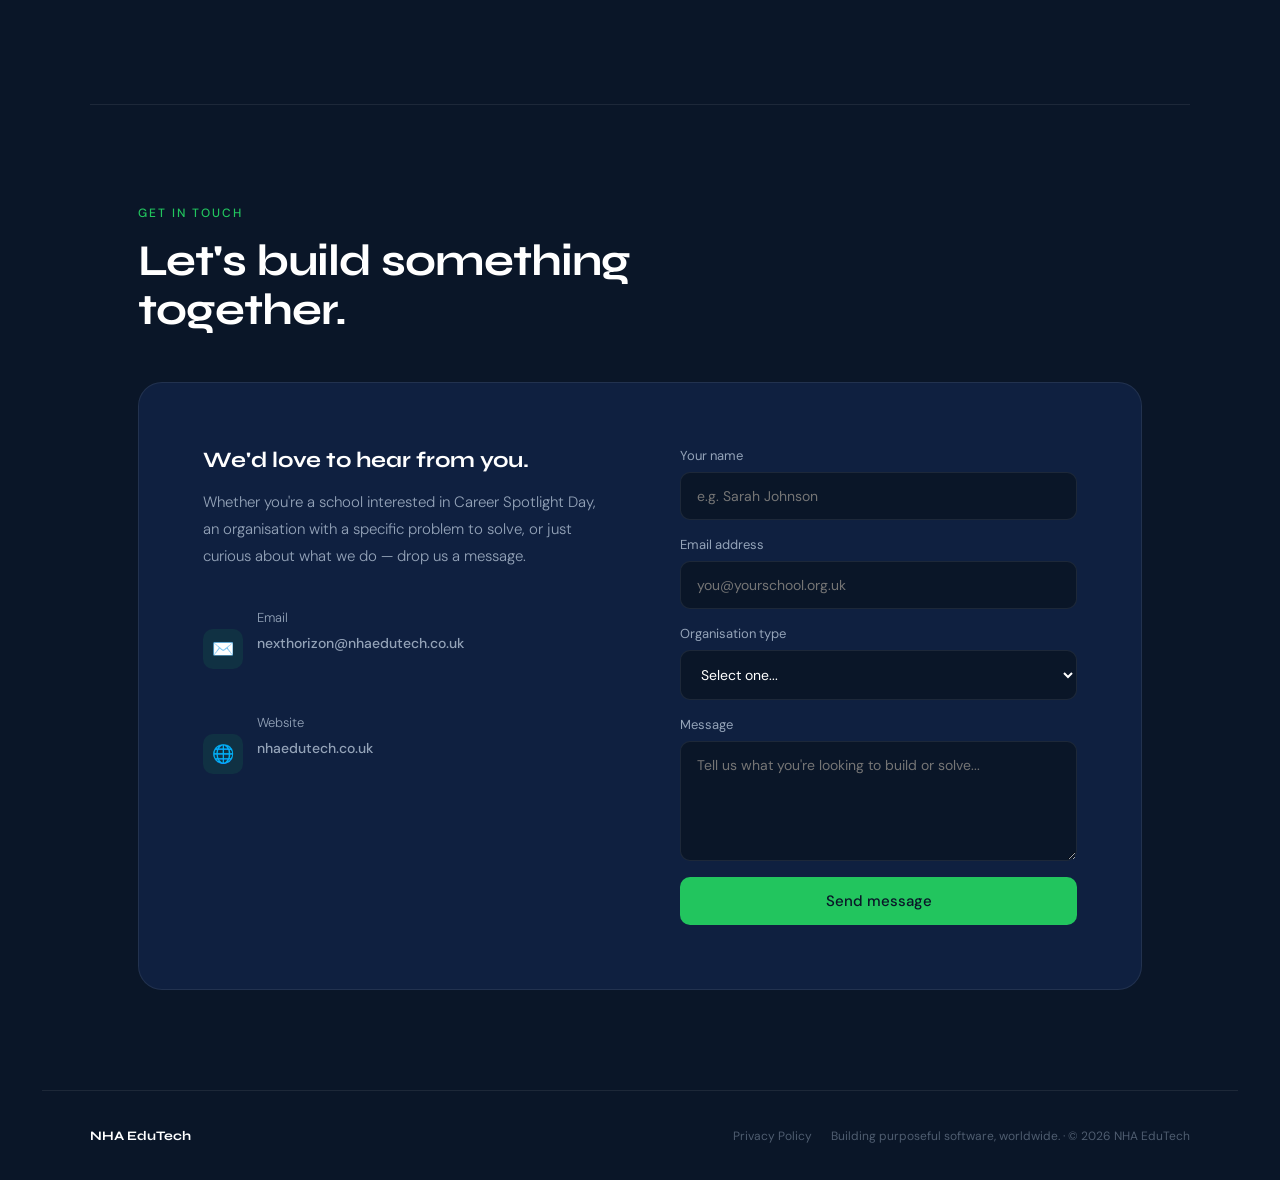
==== commit 6bfbbb21: "Update index.html" ====
--- a/index.html
+++ b/index.html
@@ -1358,13 +1358,7 @@
             <p>nhaedutech.co.uk</p>
           </div>
         </div>
-        <div class="contact-detail">
-          <div class="contact-icon">📍</div>
-          <div class="contact-detail-text">
-            <p>Based in</p>
-            <p>United Kingdom</p>
-          </div>
-        </div>
+       
       </div>
       <form class="contact-form" action="https://formspree.io/f/mbdegyve" method="POST">
         <div class="form-group">
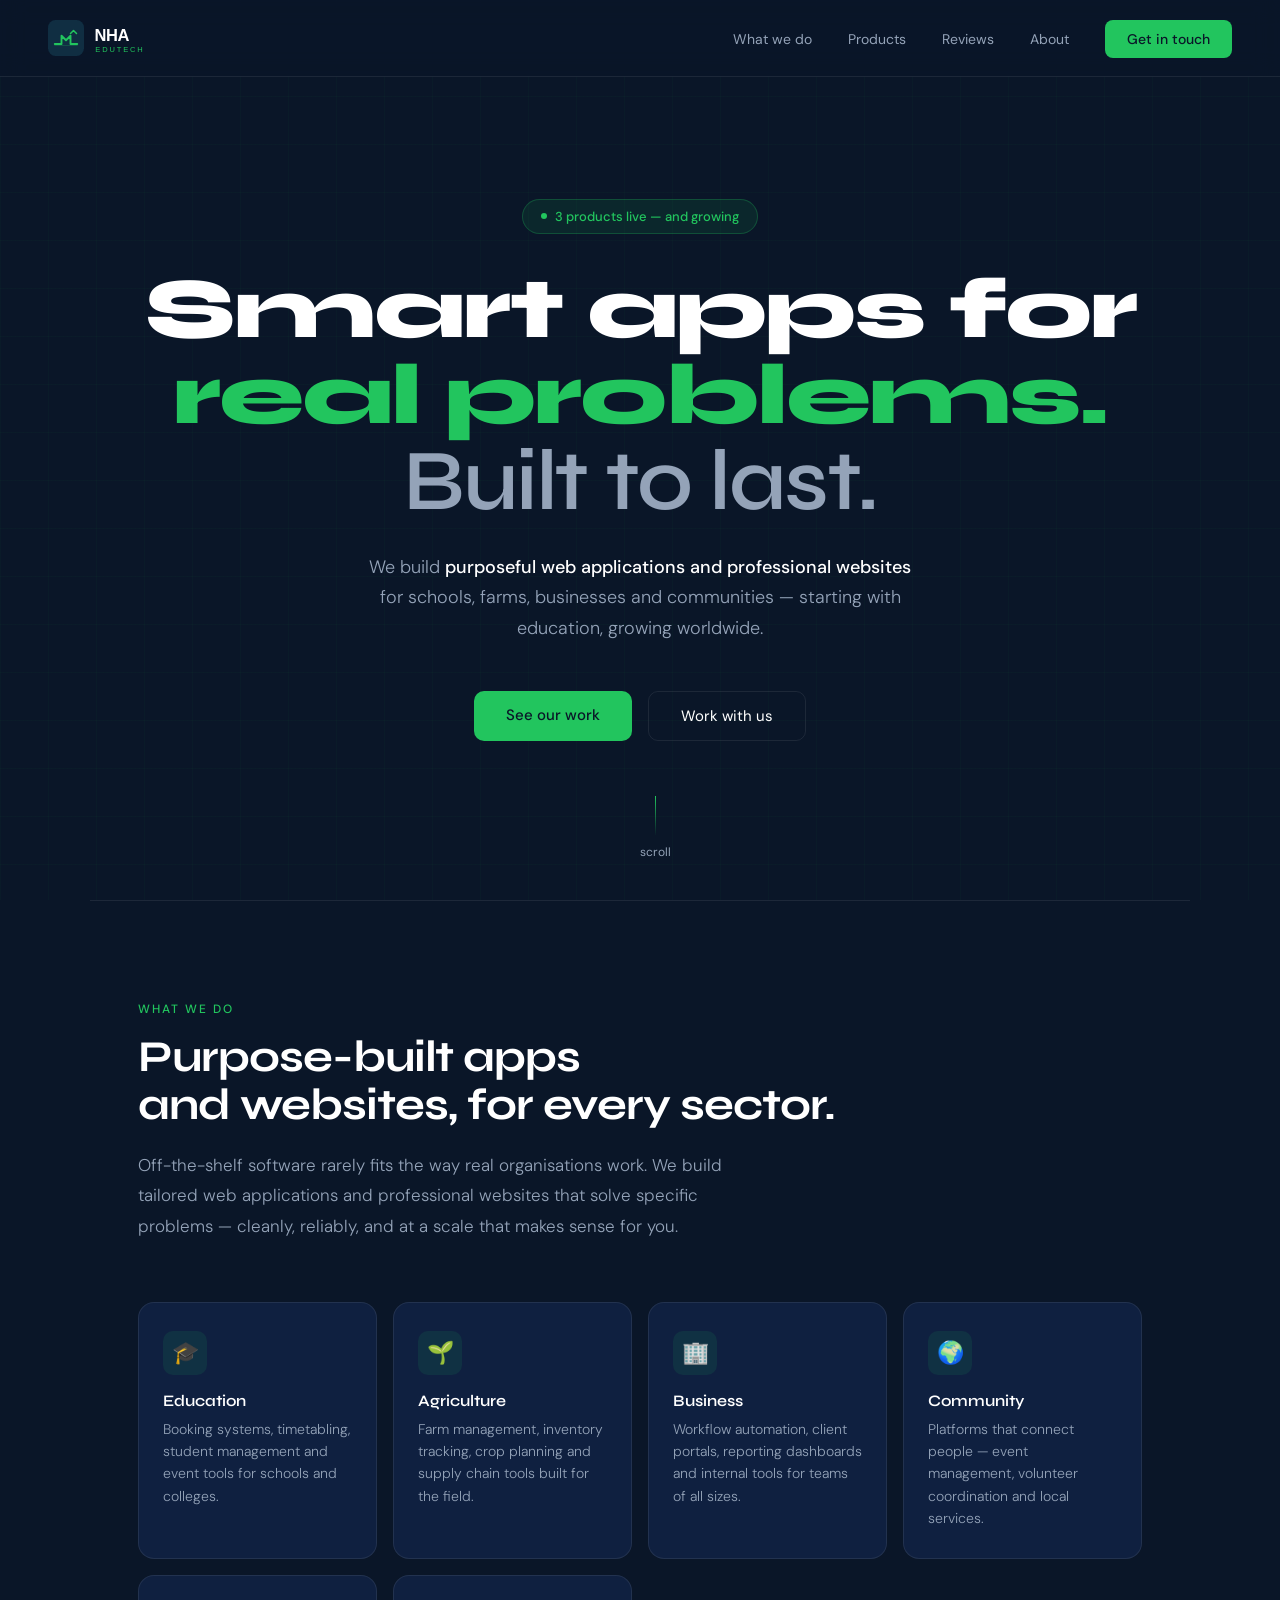
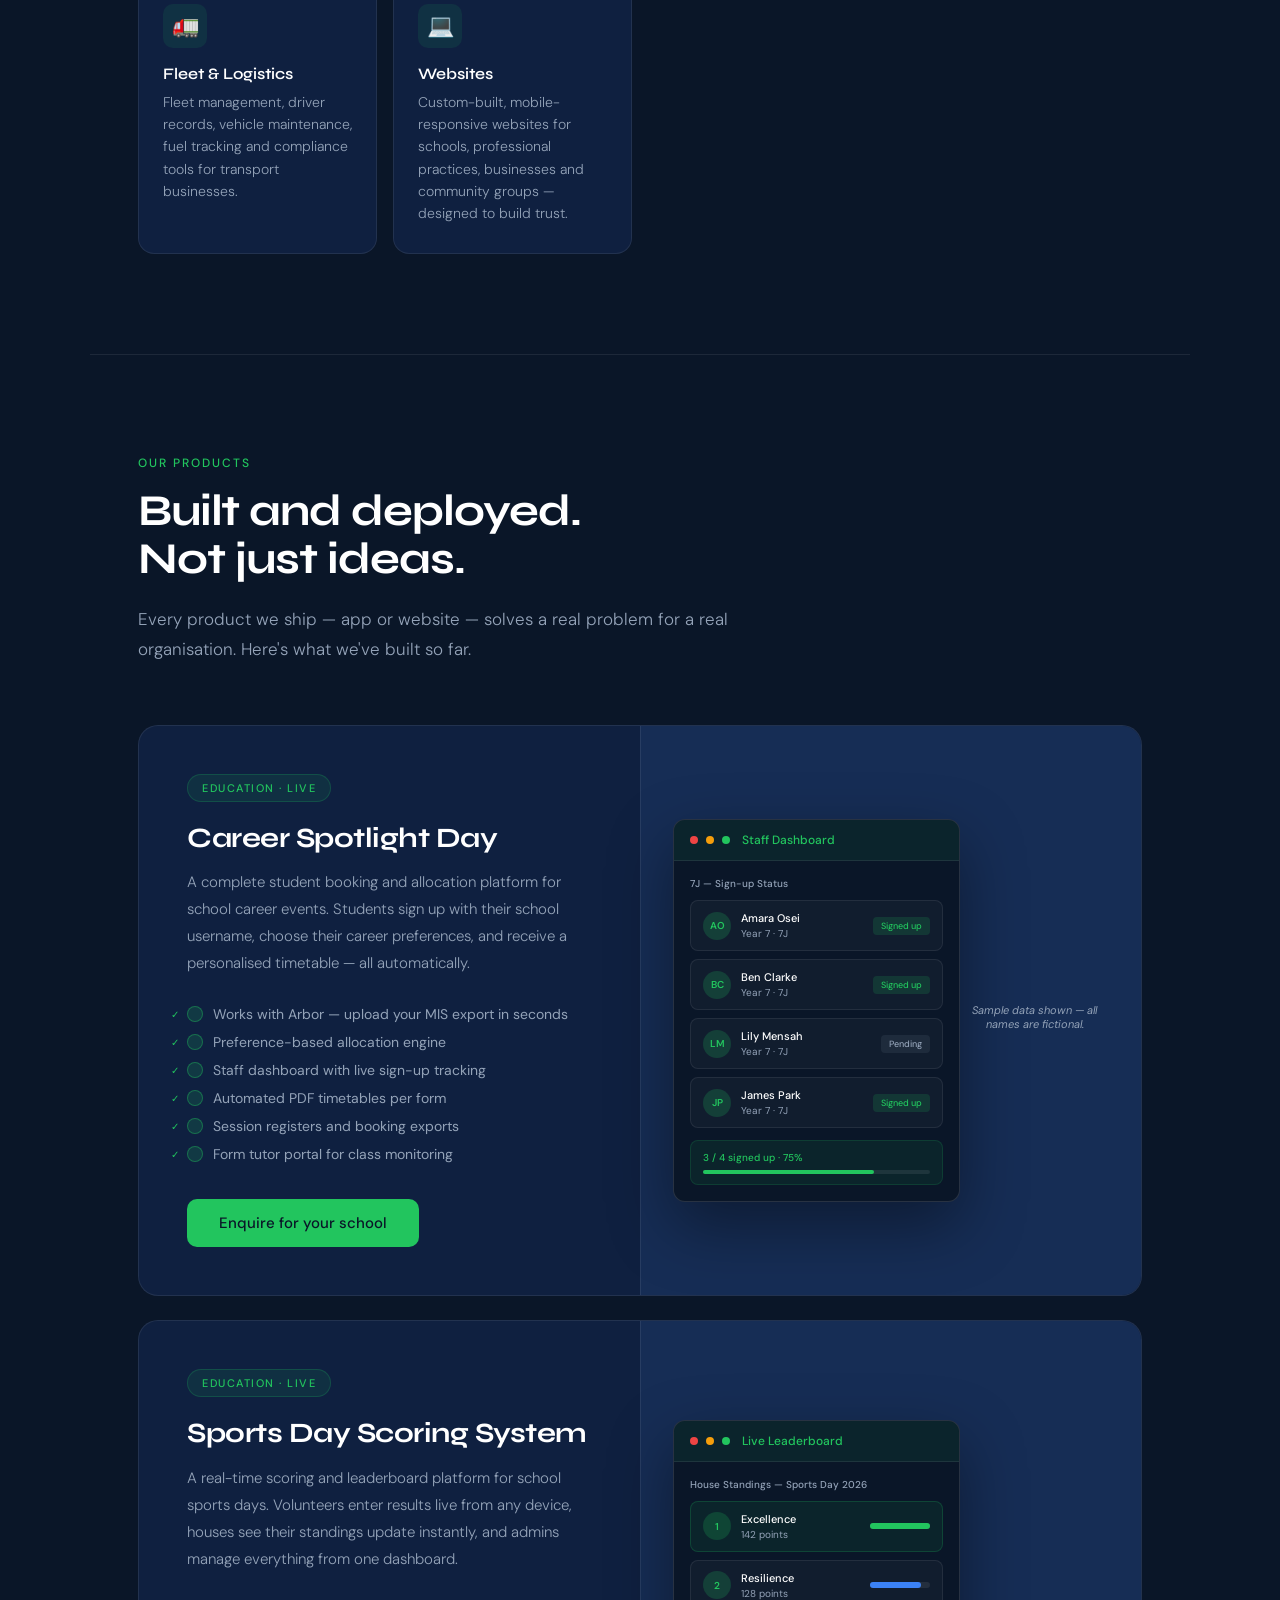
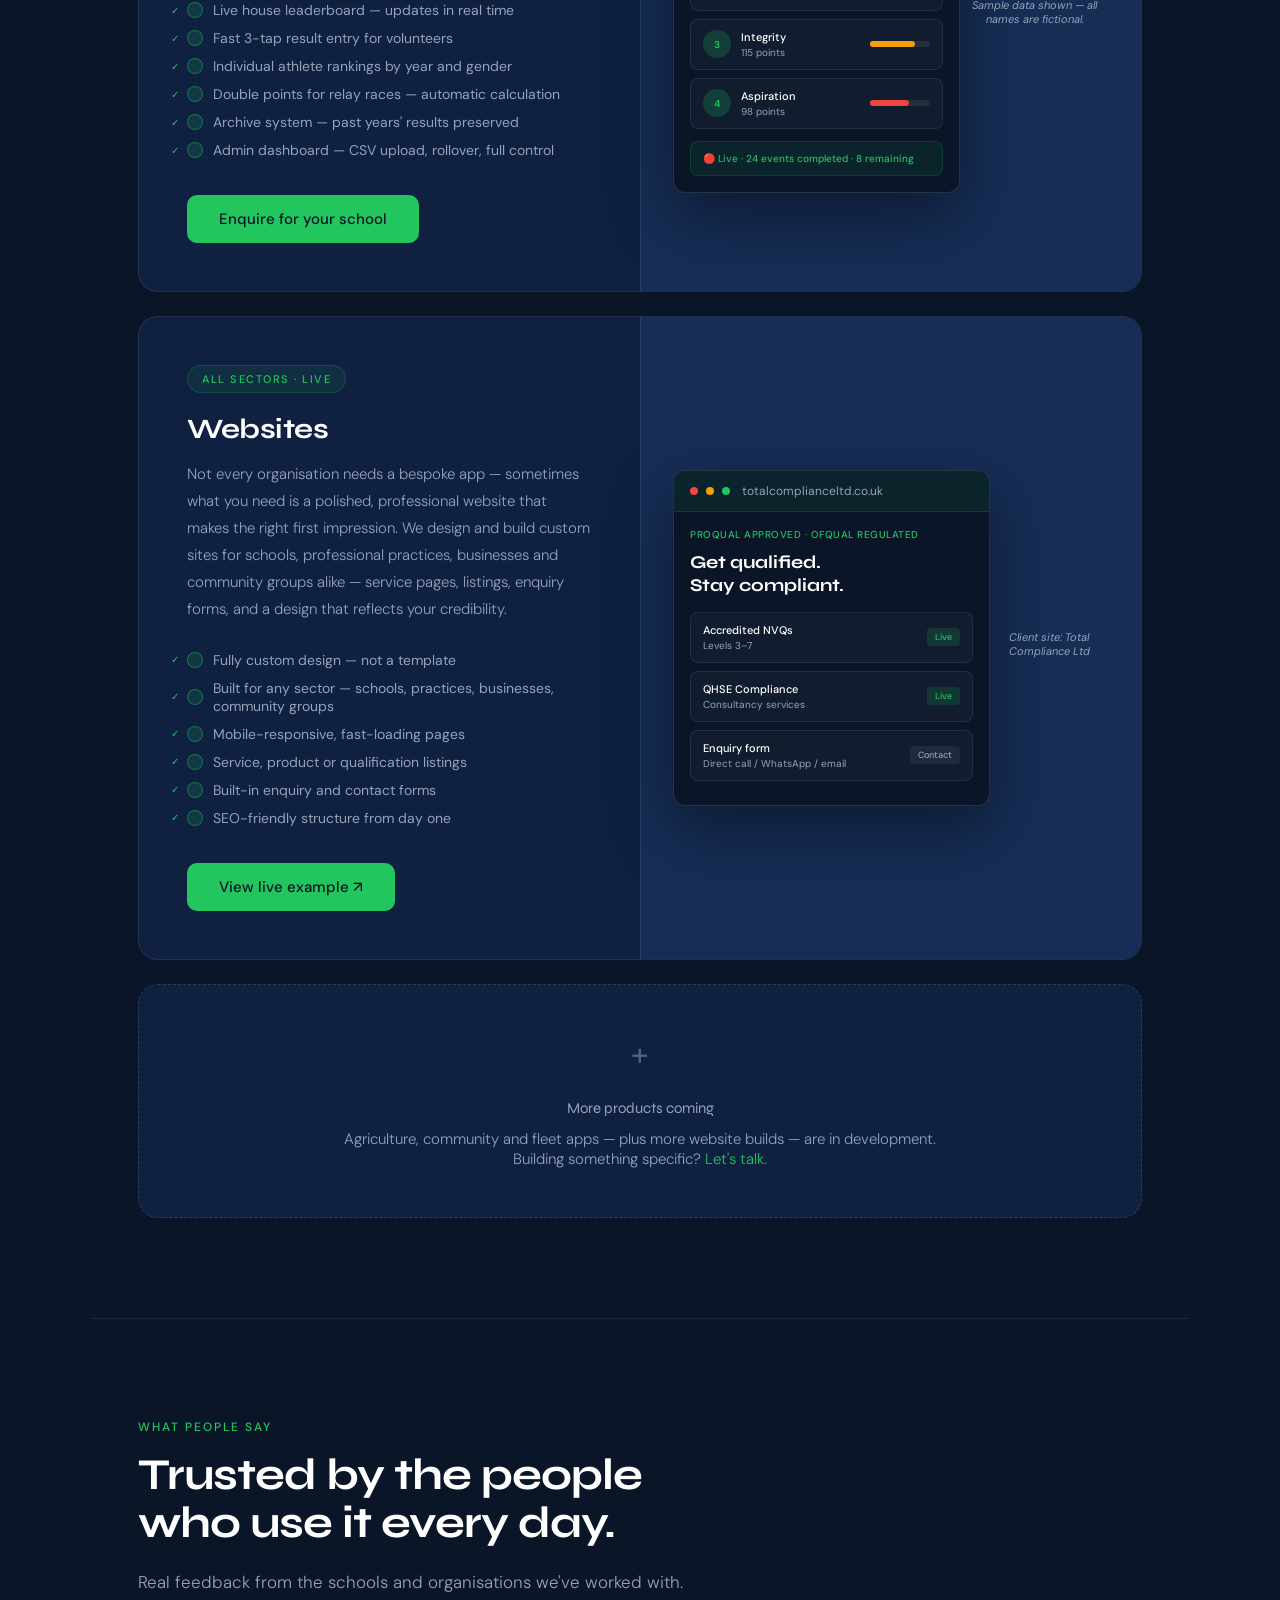
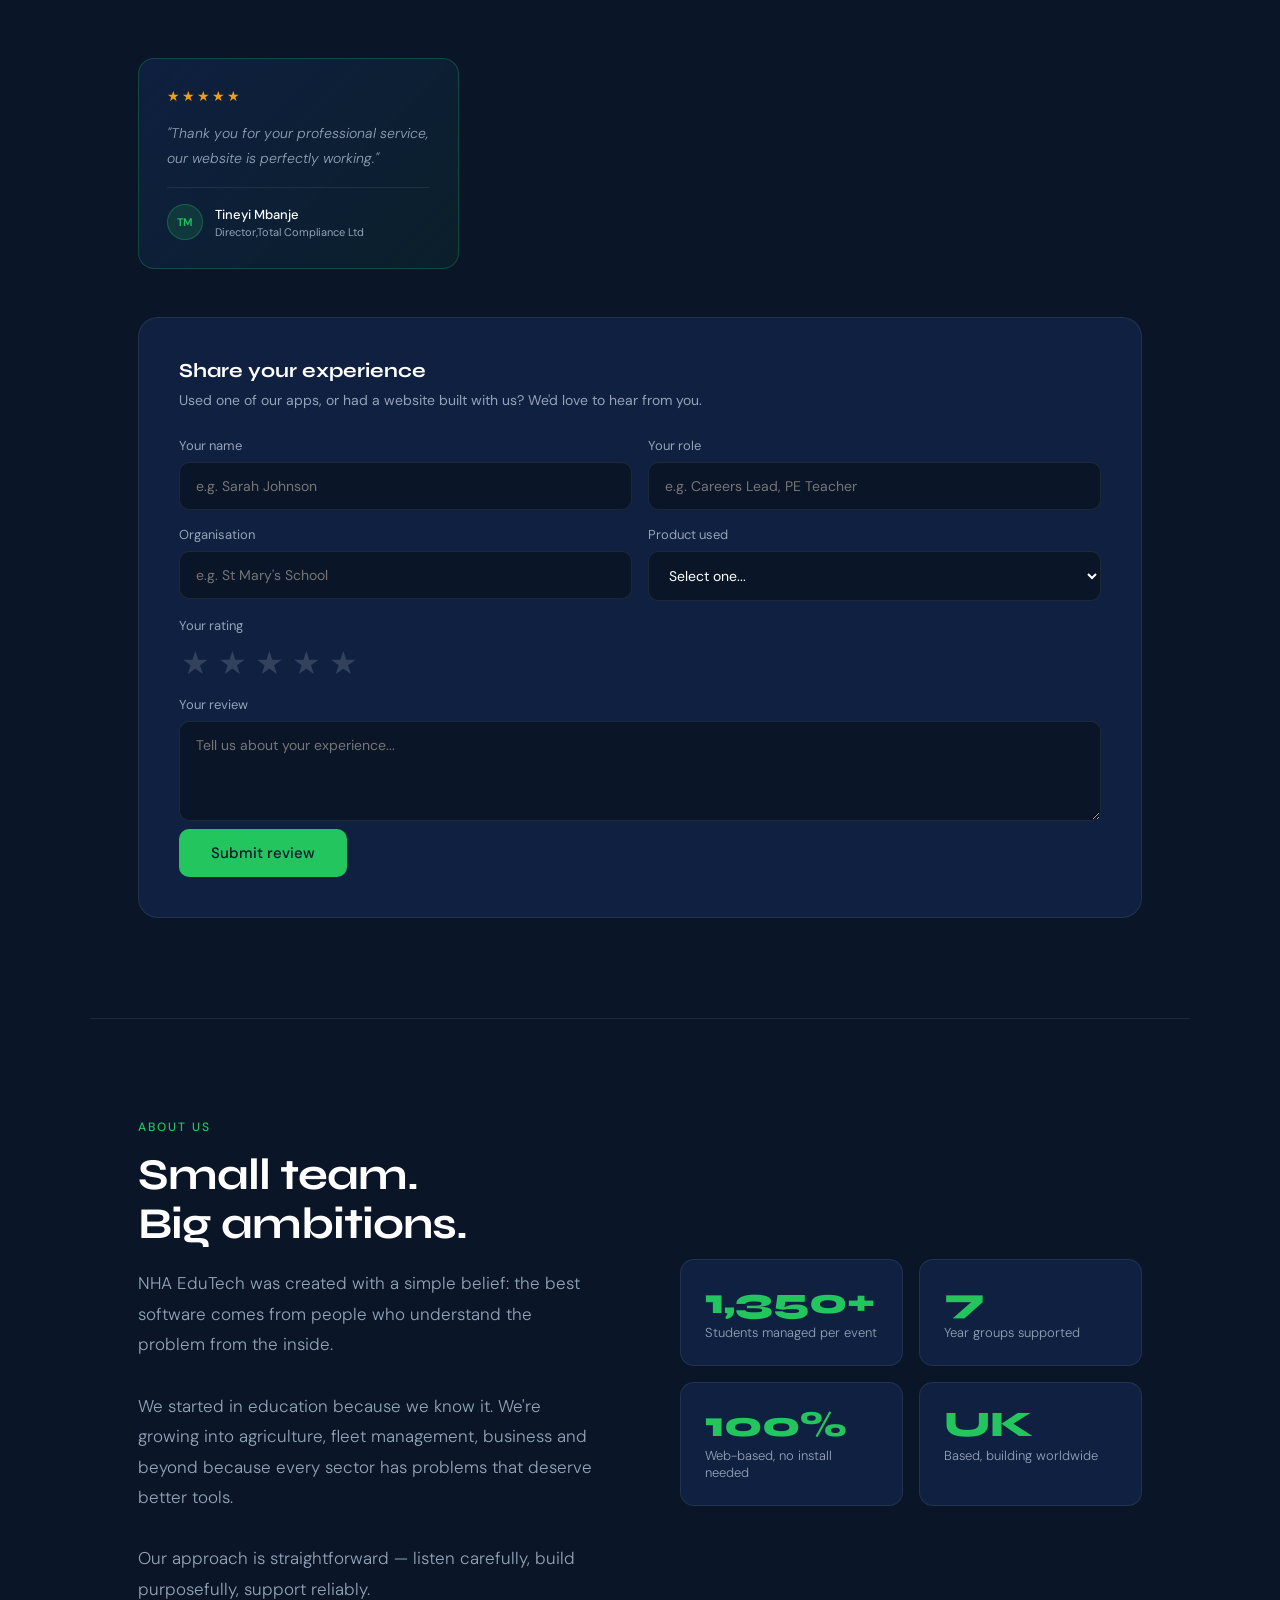
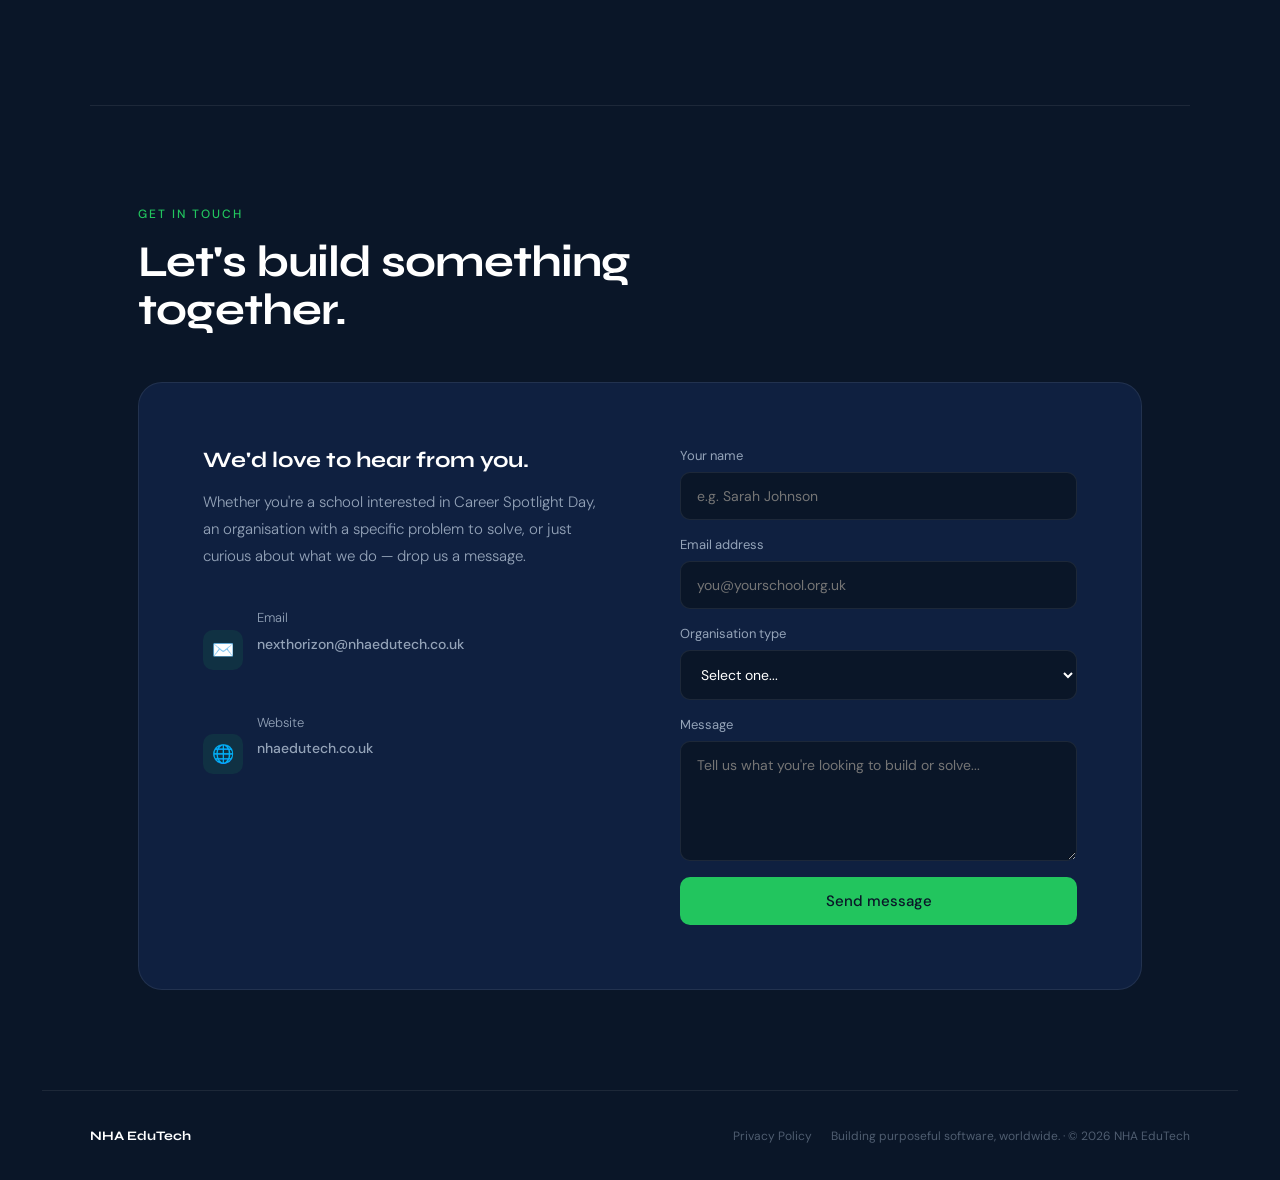
==== commit 9e53183b: "Update index.html" ====
--- a/index.html
+++ b/index.html
@@ -1211,17 +1211,16 @@
     </p>
 
     <div class="testimonial-grid">
-      <div style="
-        grid-column: 1 / -1;
-        background: var(--navy-mid);
-        border: 1px dashed rgba(255,255,255,0.12);
-        border-radius: 16px;
-        padding: 48px;
-        text-align: center;
-      ">
-        <div style="font-size: 36px; margin-bottom: 16px; opacity: 0.3;">★★★★★</div>
-        <p style="font-family: 'Syne', sans-serif; font-size: 18px; font-weight: 600; color: rgba(255,255,255,0.3); margin-bottom: 10px;">No reviews yet</p>
-        <p style="font-size: 14px; color: var(--muted); font-weight: 300;">Be the first to share your experience with an NHA EduTech product.</p>
+      <div class="testimonial-card featured">
+        <div class="testimonial-stars">★★★★★</div>
+        <p class="testimonial-text">"Thank you for your professional service, our website is perfectly working."</p>
+        <div class="testimonial-author">
+          <div class="testimonial-avatar">TM</div>
+          <div>
+            <div class="testimonial-name">Tineyi Mbanje</div>
+            <div class="testimonial-role">Director,Total Compliance Ltd</div>
+          </div>
+        </div>
       </div>
     </div>
 
@@ -1293,7 +1292,7 @@
         <p class="section-label">About us</p>
         <h2 class="section-title">Small team.<br>Big ambitions.</h2>
         <p class="section-body">
-          NHA EduTech  was created
+          NHA EduTech was created
           with a simple belief: the best software comes from people who understand
           the problem from the inside.
           <br><br>
@@ -1301,7 +1300,7 @@
           fleet management, business and beyond because every sector has problems that deserve
           better tools.
           <br><br>
-          Our approach is straightforward —listen carefully, build purposefully,
+          Our approach is straightforward — listen carefully, build purposefully,
           support reliably.
         </p>
       </div>
@@ -1358,7 +1357,7 @@
             <p>nhaedutech.co.uk</p>
           </div>
         </div>
-       
+     
       </div>
       <form class="contact-form" action="https://formspree.io/f/mbdegyve" method="POST">
         <div class="form-group">
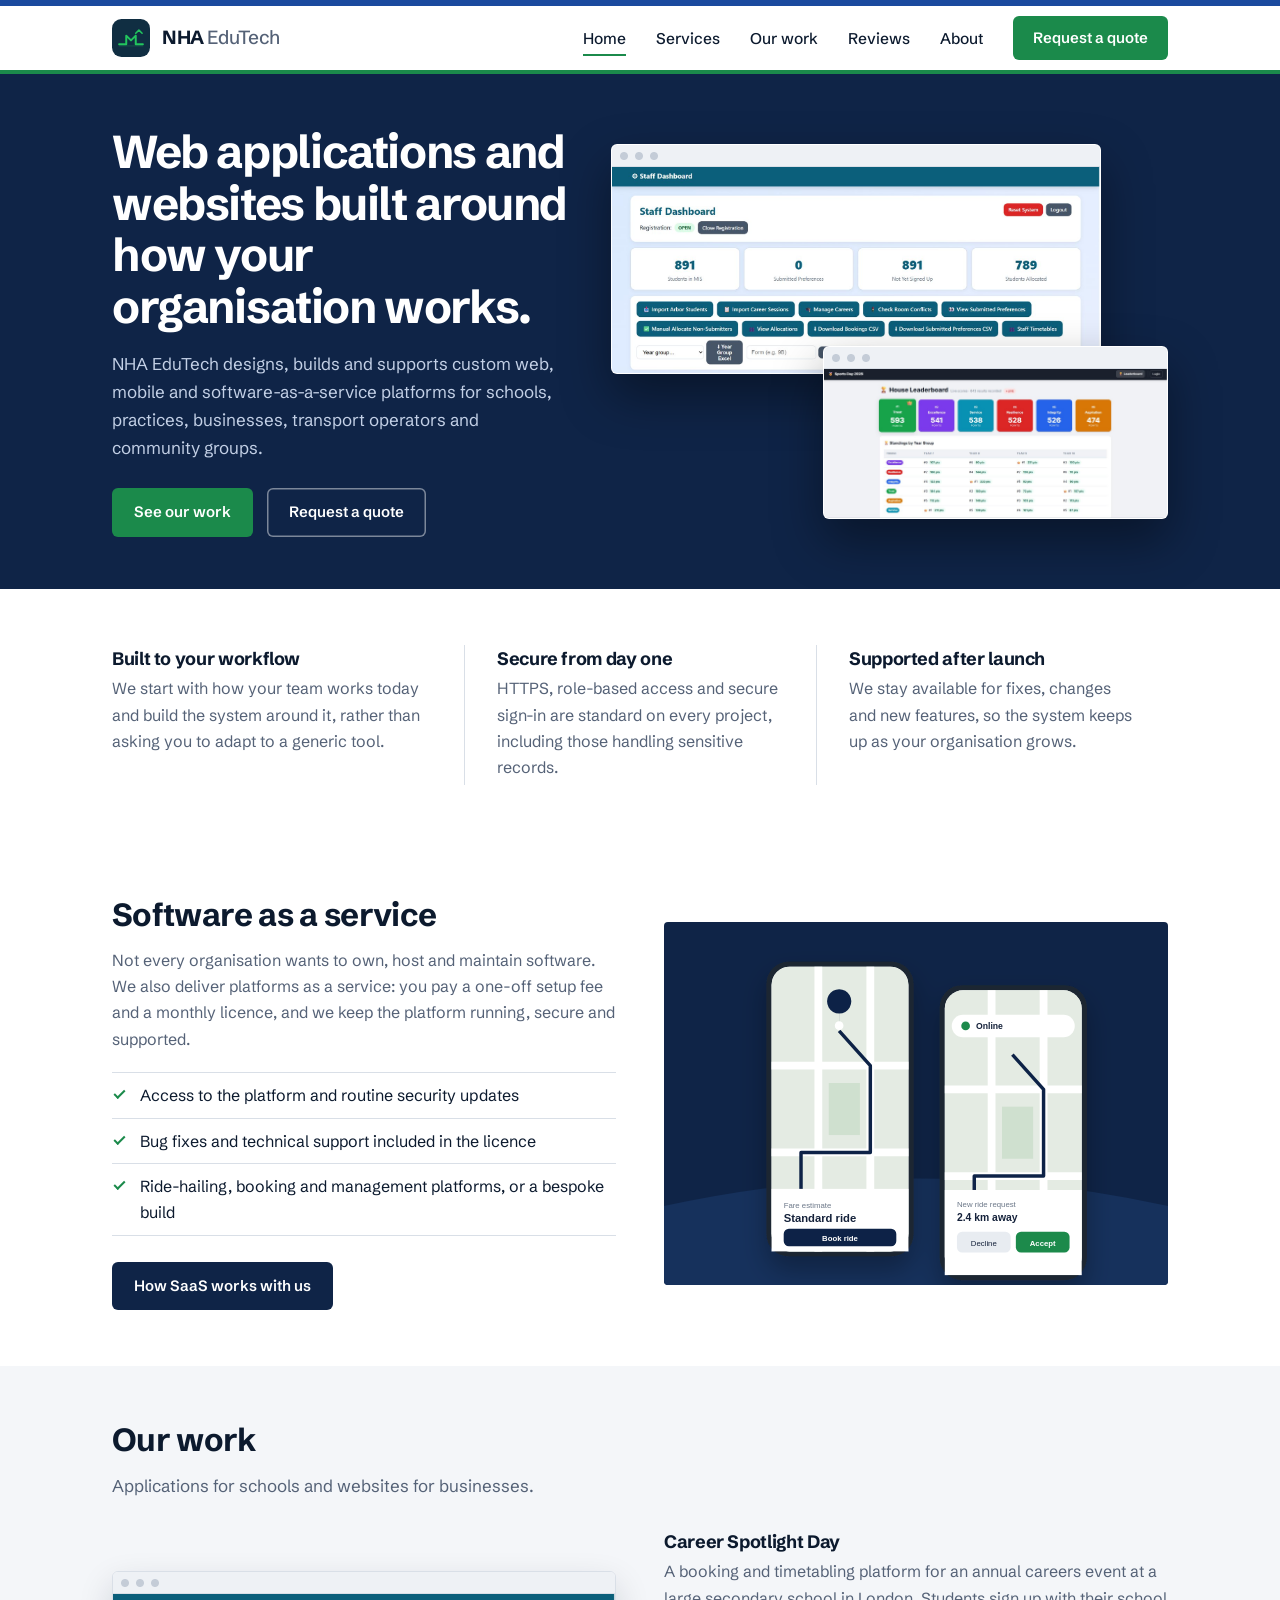
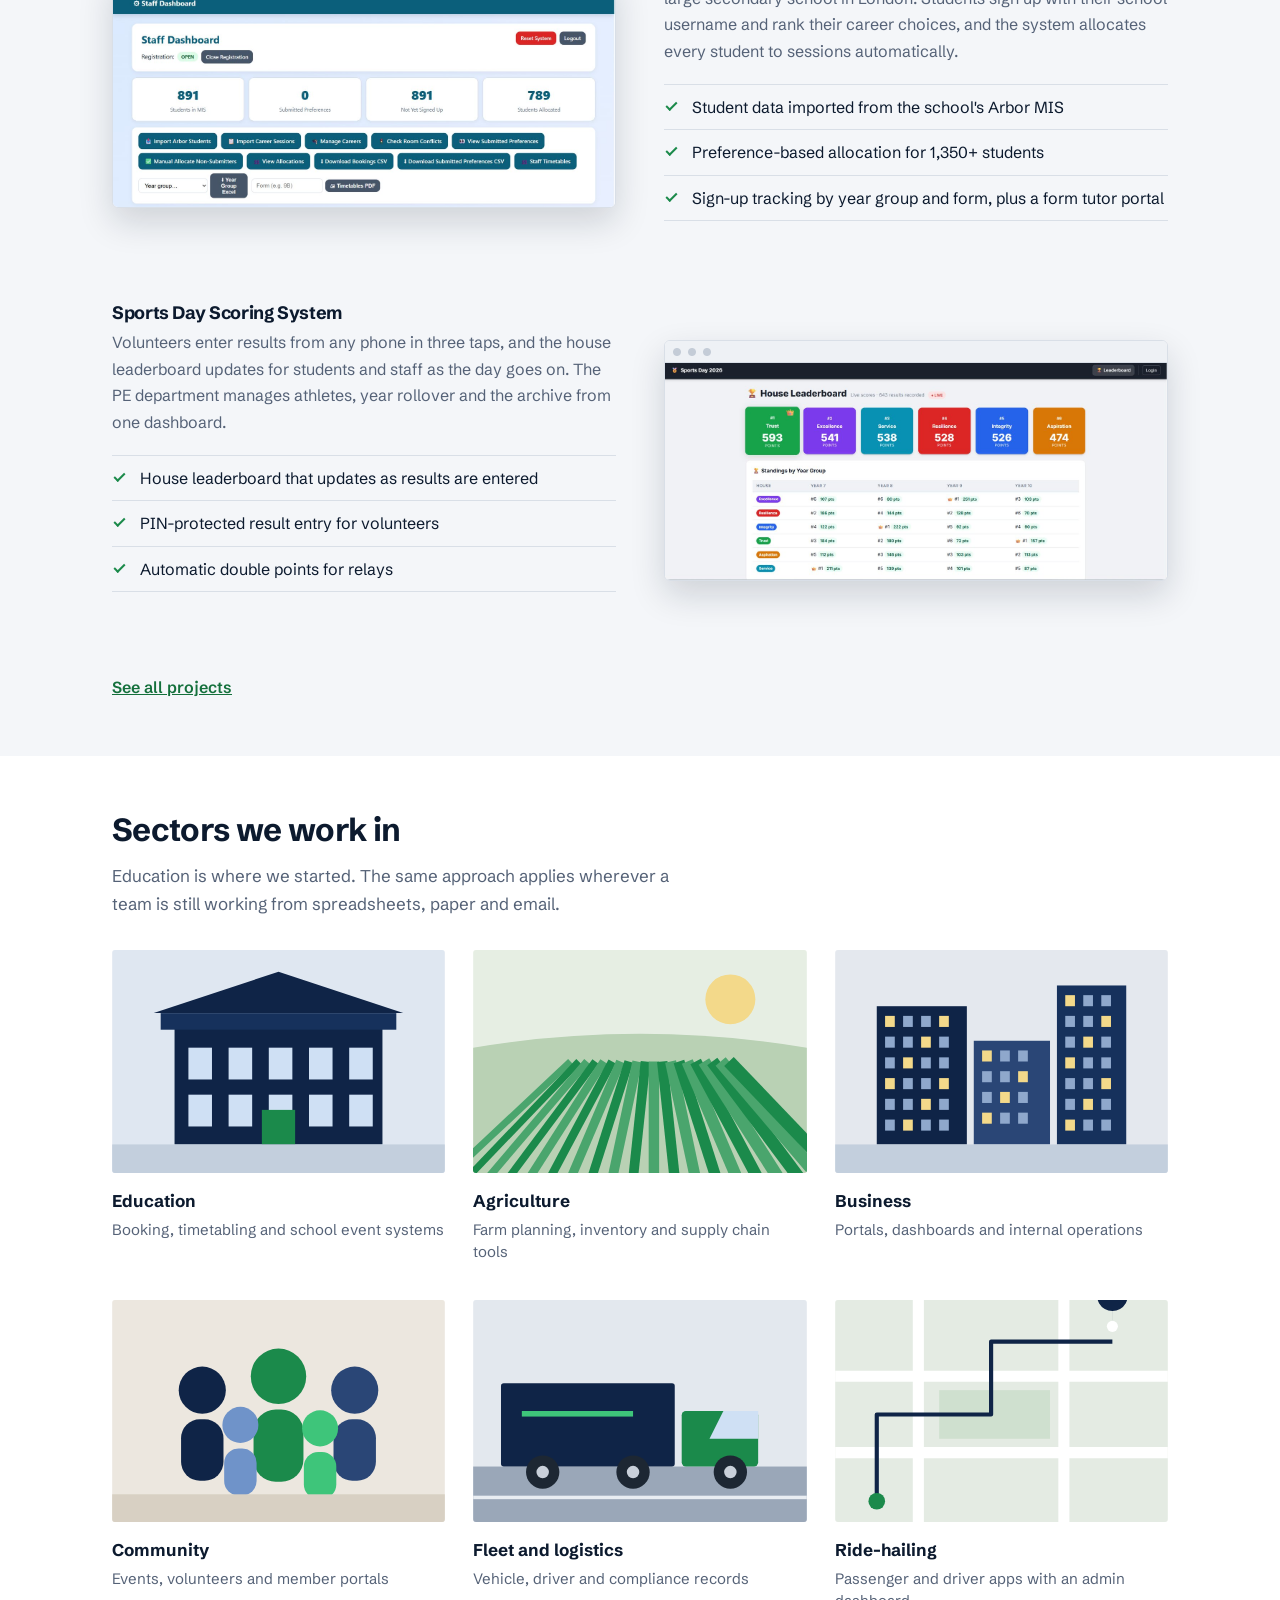
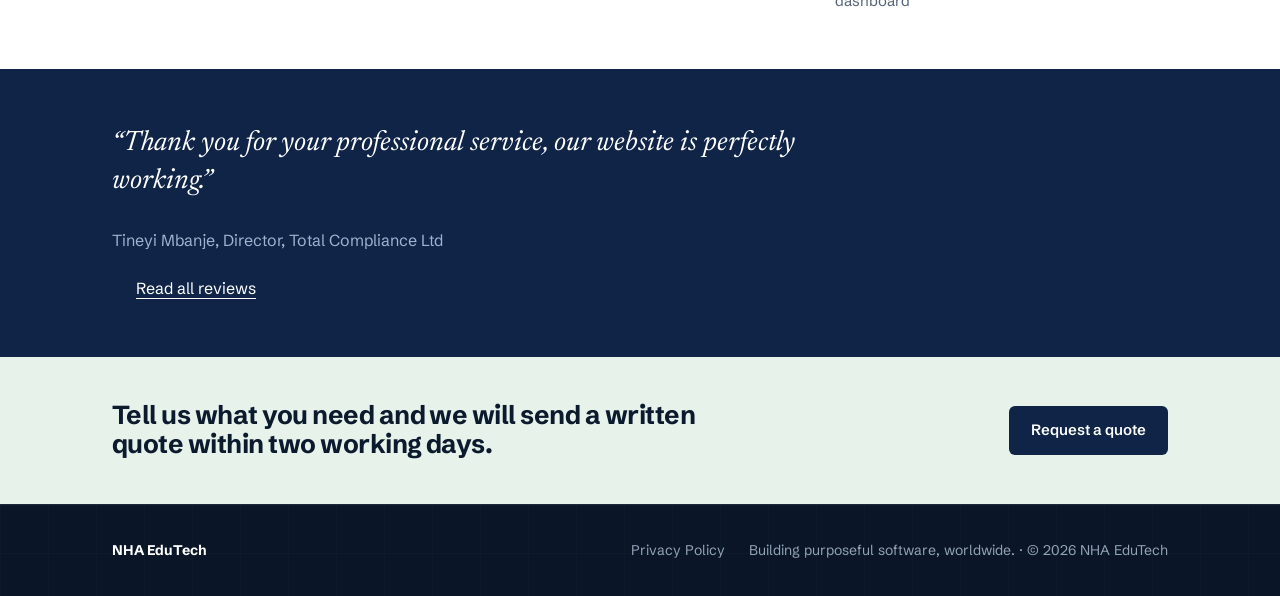
==== commit 36c4506f: "Redesign site: multi-page layout, real screenshots, SaaS and ride-hailing" ====
--- a/index.html
+++ b/index.html
@@ -1,1429 +1,30 @@
 <!DOCTYPE html>
-<html lang="en">
-<head>
-<meta charset="UTF-8">
-<meta name="viewport" content="width=device-width, initial-scale=1.0">
-<title>NHA EduTech — Smart Apps & Websites for Real Problems</title>
-<link rel="preconnect" href="https://fonts.googleapis.com">
-<link rel="preconnect" href="https://fonts.gstatic.com" crossorigin>
-<link href="https://fonts.googleapis.com/css2?family=Syne:wght@400;600;700;800&family=DM+Sans:wght@300;400;500&display=swap" rel="stylesheet">
-<link rel="icon" type="image/svg+xml" href="logo-icon.svg">
-<style>
-  :root {
-    --navy: #0a1628;
-    --navy-mid: #0f2040;
-    --navy-light: #162d55;
-    --green: #22c55e;
-    --green-dark: #16a34a;
-    --green-pale: #dcfce7;
-    --white: #ffffff;
-    --off-white: #f0f6ff;
-    --muted: #94a3b8;
-    --border: rgba(255,255,255,0.08);
-  }
-
-  *, *::before, *::after { box-sizing: border-box; margin: 0; padding: 0; }
-
-  html { scroll-behavior: smooth; }
-
-  body {
-    font-family: 'DM Sans', sans-serif;
-    background: var(--navy);
-    color: var(--white);
-    overflow-x: hidden;
-  }
-
-  /* ── GRID TEXTURE ── */
-  body::before {
-    content: '';
-    position: fixed;
-    inset: 0;
-    background-image:
-      linear-gradient(rgba(34,197,94,0.03) 1px, transparent 1px),
-      linear-gradient(90deg, rgba(34,197,94,0.03) 1px, transparent 1px);
-    background-size: 48px 48px;
-    pointer-events: none;
-    z-index: 0;
-  }
-
-  /* ── NAV ── */
-  nav {
-    position: fixed;
-    top: 0; left: 0; right: 0;
-    z-index: 100;
-    display: flex;
-    align-items: center;
-    justify-content: space-between;
-    padding: 20px 48px;
-    background: rgba(10,22,40,0.85);
-    backdrop-filter: blur(12px);
-    border-bottom: 1px solid var(--border);
-  }
-
-  .logo {
-    font-family: 'Syne', sans-serif;
-    font-weight: 800;
-    font-size: 20px;
-    letter-spacing: -0.5px;
-    color: var(--white);
-    text-decoration: none;
-  }
-
-  .logo span { color: var(--green); }
-
-  nav ul {
-    display: flex;
-    gap: 36px;
-    list-style: none;
-  }
-
-  nav ul a {
-    font-size: 14px;
-    font-weight: 400;
-    color: var(--muted);
-    text-decoration: none;
-    transition: color 0.2s;
-  }
-
-  nav ul a:hover { color: var(--white); }
-
-  .nav-cta {
-    background: var(--green);
-    color: var(--navy) !important;
-    font-weight: 500 !important;
-    padding: 10px 22px;
-    border-radius: 8px;
-    transition: background 0.2s !important;
-  }
-
-  .nav-cta:hover { background: var(--green-dark) !important; color: var(--white) !important; }
-
-  /* ── HERO ── */
-  .hero {
-    position: relative;
-    z-index: 1;
-    min-height: 100vh;
-    display: flex;
-    flex-direction: column;
-    align-items: center;
-    justify-content: center;
-    text-align: center;
-    padding: 120px 24px 80px;
-  }
-
-  .hero-badge {
-    display: inline-flex;
-    align-items: center;
-    gap: 8px;
-    background: rgba(34,197,94,0.1);
-    border: 1px solid rgba(34,197,94,0.25);
-    color: var(--green);
-    font-size: 13px;
-    font-weight: 500;
-    padding: 8px 18px;
-    border-radius: 100px;
-    margin-bottom: 32px;
-    animation: fadeUp 0.6s ease both;
-  }
-
-  .hero-badge::before {
-    content: '';
-    width: 6px; height: 6px;
-    background: var(--green);
-    border-radius: 50%;
-    animation: pulse 2s infinite;
-  }
-
-  @keyframes pulse {
-    0%, 100% { opacity: 1; transform: scale(1); }
-    50% { opacity: 0.5; transform: scale(1.4); }
-  }
-
-  h1 {
-    font-family: 'Syne', sans-serif;
-    font-weight: 800;
-    font-size: clamp(42px, 7vw, 86px);
-    line-height: 1.0;
-    letter-spacing: -2px;
-    margin-bottom: 28px;
-    animation: fadeUp 0.7s 0.1s ease both;
-  }
-
-  h1 .accent { color: var(--green); }
-
-  h1 .line2 {
-    display: block;
-    color: var(--muted);
-    font-weight: 600;
-  }
-
-  .hero-sub {
-    font-size: 18px;
-    font-weight: 300;
-    color: var(--muted);
-    max-width: 560px;
-    line-height: 1.7;
-    margin-bottom: 48px;
-    animation: fadeUp 0.7s 0.2s ease both;
-  }
-
-  .hero-sub strong { color: var(--white); font-weight: 500; }
-
-  .hero-actions {
-    display: flex;
-    gap: 16px;
-    animation: fadeUp 0.7s 0.3s ease both;
-  }
-
-  .btn-primary {
-    background: var(--green);
-    color: var(--navy);
-    font-family: 'DM Sans', sans-serif;
-    font-size: 15px;
-    font-weight: 500;
-    padding: 14px 32px;
-    border-radius: 10px;
-    text-decoration: none;
-    border: none;
-    cursor: pointer;
-    transition: background 0.2s, transform 0.15s;
-  }
-
-  .btn-primary:hover { background: var(--green-dark); transform: translateY(-1px); }
-
-  .btn-outline {
-    background: transparent;
-    color: var(--white);
-    font-family: 'DM Sans', sans-serif;
-    font-size: 15px;
-    font-weight: 400;
-    padding: 14px 32px;
-    border-radius: 10px;
-    text-decoration: none;
-    border: 1px solid var(--border);
-    transition: border-color 0.2s, transform 0.15s;
-  }
-
-  .btn-outline:hover { border-color: rgba(255,255,255,0.3); transform: translateY(-1px); }
-
-  /* ── SCROLL INDICATOR ── */
-  .scroll-hint {
-    position: absolute;
-    bottom: 40px;
-    left: 50%;
-    transform: translateX(-50%);
-    display: flex;
-    flex-direction: column;
-    align-items: center;
-    gap: 8px;
-    color: var(--muted);
-    font-size: 12px;
-    animation: fadeUp 1s 0.8s ease both;
-  }
-
-  .scroll-line {
-    width: 1px;
-    height: 40px;
-    background: linear-gradient(to bottom, var(--green), transparent);
-    animation: scrollDrop 1.5s ease infinite;
-  }
-
-  @keyframes scrollDrop {
-    0% { transform: scaleY(0); transform-origin: top; }
-    50% { transform: scaleY(1); transform-origin: top; }
-    51% { transform: scaleY(1); transform-origin: bottom; }
-    100% { transform: scaleY(0); transform-origin: bottom; }
-  }
-
-  @keyframes fadeUp {
-    from { opacity: 0; transform: translateY(20px); }
-    to { opacity: 1; transform: translateY(0); }
-  }
-
-  /* ── SECTIONS ── */
-  section {
-    position: relative;
-    z-index: 1;
-  }
-
-  .section-inner {
-    max-width: 1100px;
-    margin: 0 auto;
-    padding: 0 48px;
-  }
-
-  /* ── DIVIDER ── */
-  .divider {
-    height: 1px;
-    background: var(--border);
-    max-width: 1100px;
-    margin: 0 auto;
-  }
-
-  /* ── WHAT WE DO ── */
-  .what {
-    padding: 100px 0;
-  }
-
-  .section-label {
-    font-size: 12px;
-    font-weight: 500;
-    letter-spacing: 2px;
-    text-transform: uppercase;
-    color: var(--green);
-    margin-bottom: 16px;
-  }
-
-  .section-title {
-    font-family: 'Syne', sans-serif;
-    font-weight: 700;
-    font-size: clamp(28px, 4vw, 44px);
-    line-height: 1.1;
-    letter-spacing: -1px;
-    margin-bottom: 20px;
-  }
-
-  .section-body {
-    font-size: 17px;
-    font-weight: 300;
-    color: var(--muted);
-    max-width: 600px;
-    line-height: 1.8;
-    margin-bottom: 60px;
-  }
-
-  .sectors {
-    display: grid;
-    grid-template-columns: repeat(auto-fit, minmax(220px, 1fr));
-    gap: 16px;
-  }
-
-  .sector-card {
-    background: var(--navy-mid);
-    border: 1px solid var(--border);
-    border-radius: 16px;
-    padding: 28px 24px;
-    transition: border-color 0.2s, transform 0.2s;
-  }
-
-  .sector-card:hover {
-    border-color: rgba(34,197,94,0.3);
-    transform: translateY(-3px);
-  }
-
-  .sector-icon {
-    width: 44px; height: 44px;
-    background: rgba(34,197,94,0.1);
-    border-radius: 10px;
-    display: flex;
-    align-items: center;
-    justify-content: center;
-    margin-bottom: 16px;
-    font-size: 22px;
-  }
-
-  .sector-card h3 {
-    font-family: 'Syne', sans-serif;
-    font-weight: 600;
-    font-size: 16px;
-    margin-bottom: 8px;
-  }
-
-  .sector-card p {
-    font-size: 14px;
-    font-weight: 300;
-    color: var(--muted);
-    line-height: 1.6;
-  }
-
-  /* ── PRODUCTS ── */
-  .products {
-    padding: 100px 0;
-  }
-
-  .product-card {
-    background: var(--navy-mid);
-    border: 1px solid var(--border);
-    border-radius: 20px;
-    overflow: hidden;
-    display: grid;
-    grid-template-columns: 1fr 1fr;
-    gap: 0;
-    margin-bottom: 24px;
-  }
-
-  .product-info {
-    padding: 48px;
-    display: flex;
-    flex-direction: column;
-    justify-content: center;
-  }
-
-  .product-tag {
-    display: inline-block;
-    background: rgba(34,197,94,0.1);
-    border: 1px solid rgba(34,197,94,0.2);
-    color: var(--green);
-    font-size: 11px;
-    font-weight: 500;
-    letter-spacing: 1.5px;
-    text-transform: uppercase;
-    padding: 6px 14px;
-    border-radius: 100px;
-    margin-bottom: 20px;
-    width: fit-content;
-  }
-
-  .product-info h3 {
-    font-family: 'Syne', sans-serif;
-    font-weight: 700;
-    font-size: 28px;
-    letter-spacing: -0.5px;
-    margin-bottom: 14px;
-    line-height: 1.2;
-  }
-
-  .product-info p {
-    font-size: 15px;
-    font-weight: 300;
-    color: var(--muted);
-    line-height: 1.8;
-    margin-bottom: 28px;
-  }
-
-  .product-features {
-    list-style: none;
-    display: flex;
-    flex-direction: column;
-    gap: 10px;
-    margin-bottom: 36px;
-  }
-
-  .product-features li {
-    display: flex;
-    align-items: center;
-    gap: 10px;
-    font-size: 14px;
-    color: var(--muted);
-  }
-
-  .product-features li::before {
-    content: '';
-    width: 16px; height: 16px;
-    background: rgba(34,197,94,0.15);
-    border-radius: 50%;
-    border: 1px solid rgba(34,197,94,0.4);
-    flex-shrink: 0;
-    position: relative;
-  }
-
-  .product-features li::after {
-    content: '✓';
-    position: absolute;
-    margin-left: -16px;
-    font-size: 10px;
-    color: var(--green);
-  }
-
-  .product-visual {
-    background: var(--navy-light);
-    border-left: 1px solid var(--border);
-    display: flex;
-    align-items: center;
-    justify-content: center;
-    padding: 48px 32px;
-    min-height: 400px;
-  }
-
-  .mock-screen {
-    background: var(--navy);
-    border: 1px solid rgba(255,255,255,0.12);
-    border-radius: 12px;
-    width: 100%;
-    max-width: 320px;
-    overflow: hidden;
-    box-shadow: 0 24px 64px rgba(0,0,0,0.4);
-  }
-
-  .mock-topbar {
-    background: rgba(34,197,94,0.08);
-    border-bottom: 1px solid var(--border);
-    padding: 12px 16px;
-    display: flex;
-    align-items: center;
-    gap: 8px;
-  }
-
-  .mock-dot {
-    width: 8px; height: 8px;
-    border-radius: 50%;
-  }
-
-  .mock-topbar-title {
-    font-size: 12px;
-    font-weight: 500;
-    color: var(--green);
-    margin-left: 4px;
-  }
-
-  .mock-body { padding: 16px; }
-
-  .mock-row {
-    display: flex;
-    align-items: center;
-    gap: 10px;
-    padding: 10px 12px;
-    border-radius: 8px;
-    margin-bottom: 8px;
-    background: rgba(255,255,255,0.03);
-    border: 1px solid var(--border);
-  }
-
-  .mock-avatar {
-    width: 28px; height: 28px;
-    border-radius: 50%;
-    background: rgba(34,197,94,0.2);
-    flex-shrink: 0;
-    display: flex;
-    align-items: center;
-    justify-content: center;
-    font-size: 10px;
-    font-weight: 600;
-    color: var(--green);
-  }
-
-  .mock-text { flex: 1; }
-
-  .mock-name {
-    font-size: 11px;
-    font-weight: 500;
-    color: var(--white);
-    margin-bottom: 2px;
-  }
-
-  .mock-sub {
-    font-size: 10px;
-    color: var(--muted);
-  }
-
-  .mock-badge {
-    font-size: 9px;
-    font-weight: 500;
-    padding: 3px 8px;
-    border-radius: 4px;
-  }
-
-  .badge-green {
-    background: rgba(34,197,94,0.15);
-    color: var(--green);
-  }
-
-  .badge-muted {
-    background: rgba(148,163,184,0.1);
-    color: var(--muted);
-  }
-
-  .coming-soon-card {
-    background: var(--navy-mid);
-    border: 1px dashed rgba(255,255,255,0.12);
-    border-radius: 20px;
-    padding: 48px;
-    display: flex;
-    flex-direction: column;
-    align-items: center;
-    justify-content: center;
-    text-align: center;
-    min-height: 200px;
-  }
-
-  .coming-soon-card p {
-    font-size: 15px;
-    color: var(--muted);
-    font-weight: 300;
-    margin-top: 12px;
-  }
-
-  .coming-soon-label {
-    font-family: 'Syne', sans-serif;
-    font-size: 20px;
-    font-weight: 600;
-    color: rgba(255,255,255,0.3);
-  }
-
-  /* ── ABOUT ── */
-  .about {
-    padding: 100px 0;
-  }
-
-  .about-grid {
-    display: grid;
-    grid-template-columns: 1fr 1fr;
-    gap: 80px;
-    align-items: center;
-  }
-
-  .about-stat-grid {
-    display: grid;
-    grid-template-columns: 1fr 1fr;
-    gap: 16px;
-    margin-top: 40px;
-  }
-
-  .stat-box {
-    background: var(--navy-mid);
-    border: 1px solid var(--border);
-    border-radius: 14px;
-    padding: 24px;
-  }
-
-  .stat-number {
-    font-family: 'Syne', sans-serif;
-    font-size: 36px;
-    font-weight: 800;
-    color: var(--green);
-    line-height: 1;
-    margin-bottom: 4px;
-  }
-
-  .stat-label {
-    font-size: 13px;
-    color: var(--muted);
-    font-weight: 300;
-  }
-
-  .about-text .section-body { margin-bottom: 0; }
-
-  /* ── CONTACT ── */
-  .contact {
-    padding: 100px 0;
-  }
-
-  .contact-inner {
-    background: var(--navy-mid);
-    border: 1px solid var(--border);
-    border-radius: 24px;
-    padding: 64px;
-    display: grid;
-    grid-template-columns: 1fr 1fr;
-    gap: 80px;
-    align-items: start;
-  }
-
-  .contact-form {
-    display: flex;
-    flex-direction: column;
-    gap: 16px;
-  }
-
-  .form-group {
-    display: flex;
-    flex-direction: column;
-    gap: 8px;
-  }
-
-  .form-group label {
-    font-size: 13px;
-    font-weight: 400;
-    color: var(--muted);
-  }
-
-  .form-group input,
-  .form-group textarea,
-  .form-group select {
-    background: var(--navy);
-    border: 1px solid var(--border);
-    border-radius: 10px;
-    padding: 14px 16px;
-    font-family: 'DM Sans', sans-serif;
-    font-size: 14px;
-    color: var(--white);
-    outline: none;
-    transition: border-color 0.2s;
-  }
-
-  .form-group input:focus,
-  .form-group textarea:focus,
-  .form-group select:focus {
-    border-color: rgba(34,197,94,0.4);
-  }
-
-  .form-group textarea { min-height: 120px; resize: vertical; }
-
-  .form-group select option { background: var(--navy-mid); }
-
-  .contact-info h3 {
-    font-family: 'Syne', sans-serif;
-    font-size: 22px;
-    font-weight: 700;
-    margin-bottom: 16px;
-  }
-
-  .contact-info p {
-    font-size: 15px;
-    font-weight: 300;
-    color: var(--muted);
-    line-height: 1.8;
-    margin-bottom: 36px;
-  }
-
-  .contact-detail {
-    display: flex;
-    align-items: center;
-    gap: 14px;
-    margin-bottom: 18px;
-  }
-
-  .contact-icon {
-    width: 40px; height: 40px;
-    background: rgba(34,197,94,0.1);
-    border-radius: 10px;
-    display: flex;
-    align-items: center;
-    justify-content: center;
-    font-size: 18px;
-    flex-shrink: 0;
-  }
-
-  .contact-detail-text p:first-child {
-    font-size: 13px;
-    color: var(--muted);
-    margin-bottom: 2px;
-  }
-
-  .contact-detail-text p:last-child {
-    font-size: 14px;
-    font-weight: 500;
-  }
-
-  /* ── FOOTER ── */
-  footer {
-    position: relative;
-    z-index: 1;
-    border-top: 1px solid var(--border);
-    padding: 36px 48px;
-    display: flex;
-    align-items: center;
-    justify-content: space-between;
-    max-width: 1196px;
-    margin: 0 auto;
-  }
-
-  .footer-left {
-    font-size: 13px;
-    color: var(--muted);
-  }
-
-  .footer-left strong {
-    font-family: 'Syne', sans-serif;
-    color: var(--white);
-    font-weight: 700;
-  }
-
-  .footer-right {
-    font-size: 12px;
-    color: rgba(148,163,184,0.5);
-  }
-
-  /* ── TESTIMONIALS ── */
-  .testimonials { padding: 100px 0; }
-
-  .testimonial-grid {
-    display: grid;
-    grid-template-columns: repeat(3, 1fr);
-    gap: 20px;
-    margin-bottom: 48px;
-  }
-
-  .testimonial-card {
-    background: var(--navy-mid);
-    border: 1px solid var(--border);
-    border-radius: 16px;
-    padding: 28px;
-    display: flex;
-    flex-direction: column;
-    gap: 16px;
-    transition: border-color 0.2s, transform 0.2s;
-  }
-
-  .testimonial-card:hover {
-    border-color: rgba(34,197,94,0.3);
-    transform: translateY(-3px);
-  }
-
-  .testimonial-card.featured {
-    border-color: rgba(34,197,94,0.25);
-    background: linear-gradient(135deg, var(--navy-mid), rgba(34,197,94,0.05));
-  }
-
-  .testimonial-stars {
-    color: #f59e0b;
-    font-size: 14px;
-    letter-spacing: 2px;
-  }
-
-  .testimonial-text {
-    font-size: 14px;
-    font-weight: 300;
-    color: var(--muted);
-    line-height: 1.8;
-    flex: 1;
-    font-style: italic;
-  }
-
-  .testimonial-author {
-    display: flex;
-    align-items: center;
-    gap: 12px;
-    padding-top: 16px;
-    border-top: 1px solid var(--border);
-  }
-
-  .testimonial-avatar {
-    width: 36px; height: 36px;
-    border-radius: 50%;
-    background: rgba(34,197,94,0.15);
-    border: 1px solid rgba(34,197,94,0.3);
-    display: flex;
-    align-items: center;
-    justify-content: center;
-    font-size: 11px;
-    font-weight: 600;
-    color: var(--green);
-    flex-shrink: 0;
-  }
-
-  .testimonial-name {
-    font-size: 13px;
-    font-weight: 500;
-    color: var(--white);
-  }
-
-  .testimonial-role {
-    font-size: 11px;
-    color: var(--muted);
-    margin-top: 2px;
-  }
-
-  .review-form-wrap {
-    background: var(--navy-mid);
-    border: 1px solid var(--border);
-    border-radius: 20px;
-    padding: 40px;
-    margin-top: 48px;
-  }
-
-  .review-form-wrap h3 {
-    font-family: 'Syne', sans-serif;
-    font-size: 20px;
-    font-weight: 700;
-    margin-bottom: 8px;
-  }
-
-  .review-form-wrap > p {
-    font-size: 14px;
-    color: var(--muted);
-    margin-bottom: 28px;
-  }
-
-  /* Star rating */
-  .star-rating {
-    display: flex;
-    flex-direction: row-reverse;
-    gap: 4px;
-    width: fit-content;
-  }
-
-  .star-rating input {
-    display: none;
-  }
-
-  .star-rating label {
-    font-size: 32px;
-    color: rgba(255,255,255,0.15);
-    cursor: pointer;
-    transition: color 0.15s;
-    padding: 0 2px;
-    font-weight: normal;
-    border: none;
-    background: none;
-    margin: 0;
-  }
-
-  .star-rating label:hover,
-  .star-rating label:hover ~ label,
-  .star-rating input:checked ~ label {
-    color: #f59e0b;
-  }
-
-  .review-form-grid {
-    display: grid;
-    grid-template-columns: 1fr 1fr;
-    gap: 16px;
-  }
-
-  @media (max-width: 768px) {
-    .testimonial-grid { grid-template-columns: 1fr; }
-    .review-form-grid { grid-template-columns: 1fr; }
-  }
-
-  /* ── RESPONSIVE ── */
-  @media (max-width: 768px) {
-    nav { padding: 16px 20px; }
-    nav ul { display: none; }
-    .section-inner { padding: 0 20px; }
-    .product-card { grid-template-columns: 1fr; }
-    .product-visual { display: none; }
-    .about-grid { grid-template-columns: 1fr; gap: 48px; }
-    .contact-inner { grid-template-columns: 1fr; gap: 48px; padding: 32px 24px; }
-    footer { flex-direction: column; gap: 12px; text-align: center; padding: 24px 20px; }
-    .hero-actions { flex-direction: column; align-items: center; }
-  }
-</style>
-</head>
+<html lang="en"><head><meta charset="UTF-8"><meta name="viewport" content="width=device-width,initial-scale=1">
+<title>NHA EduTech | Web applications and websites for organisations</title><meta name="description" content="Custom web applications and professional websites for schools, businesses, farms and community groups.">
+<link rel="preconnect" href="https://fonts.googleapis.com"><link rel="preconnect" href="https://fonts.gstatic.com" crossorigin>
+<link href="https://fonts.googleapis.com/css2?family=Newsreader:ital,wght@1,400&family=Schibsted+Grotesk:wght@400;500;600;700&display=swap" rel="stylesheet">
+<link rel="icon" type="image/svg+xml" href="logo-icon.svg"><link rel="stylesheet" href="styles.css"></head>
 <body>
-
-<!-- NAV -->
-<nav>
-  <a href="#" class="logo">
-    <img src="logo-dark.svg" alt="NHA EduTech" height="36" style="display:block;">
-  </a>
-  <ul>
-    <li><a href="#what-we-do">What we do</a></li>
-    <li><a href="#products">Products</a></li>
-    <li><a href="#testimonials">Reviews</a></li>
-    <li><a href="#about">About</a></li>
-    <li><a href="#contact" class="nav-cta">Get in touch</a></li>
-  </ul>
-</nav>
-
-<!-- HERO -->
-<section class="hero">
-  <div class="hero-badge">3 products live — and growing</div>
-  <h1>
-    Smart apps for<br>
-    <span class="accent">real problems.</span>
-    <span class="line2">Built to last.</span>
-  </h1>
-  <p class="hero-sub">
-    We build <strong>purposeful web applications and professional websites</strong> for schools, farms, businesses
-    and communities — starting with education, growing worldwide.
-  </p>
-  <div class="hero-actions">
-    <a href="#products" class="btn-primary">See our work</a>
-    <a href="#contact" class="btn-outline">Work with us</a>
-  </div>
-  <div class="scroll-hint">
-    <div class="scroll-line"></div>
-    scroll
-  </div>
-</section>
-
-<div class="divider"></div>
-
-<!-- WHAT WE DO -->
-<section class="what" id="what-we-do">
-  <div class="section-inner">
-    <p class="section-label">What we do</p>
-    <h2 class="section-title">Purpose-built apps<br>and websites, for every sector.</h2>
-    <p class="section-body">
-      Off-the-shelf software rarely fits the way real organisations work.
-      We build tailored web applications and professional websites that solve specific
-      problems — cleanly, reliably, and at a scale that makes sense for you.
-    </p>
-    <div class="sectors">
-      <div class="sector-card">
-        <div class="sector-icon">🎓</div>
-        <h3>Education</h3>
-        <p>Booking systems, timetabling, student management and event tools for schools and colleges.</p>
-      </div>
-      <div class="sector-card">
-        <div class="sector-icon">🌱</div>
-        <h3>Agriculture</h3>
-        <p>Farm management, inventory tracking, crop planning and supply chain tools built for the field.</p>
-      </div>
-      <div class="sector-card">
-        <div class="sector-icon">🏢</div>
-        <h3>Business</h3>
-        <p>Workflow automation, client portals, reporting dashboards and internal tools for teams of all sizes.</p>
-      </div>
-      <div class="sector-card">
-        <div class="sector-icon">🌍</div>
-        <h3>Community</h3>
-        <p>Platforms that connect people — event management, volunteer coordination and local services.</p>
-      </div>
-      <div class="sector-card">
-        <div class="sector-icon">🚛</div>
-        <h3>Fleet & Logistics</h3>
-        <p>Fleet management, driver records, vehicle maintenance, fuel tracking and compliance tools for transport businesses.</p>
-      </div>
-      <div class="sector-card">
-        <div class="sector-icon">💻</div>
-        <h3>Websites</h3>
-        <p>Custom-built, mobile-responsive websites for schools, professional practices, businesses and community groups — designed to build trust.</p>
-      </div>
-    </div>
-  </div>
-</section>
-
-<div class="divider"></div>
-
-<!-- PRODUCTS -->
-<section class="products" id="products">
-  <div class="section-inner">
-    <p class="section-label">Our products</p>
-    <h2 class="section-title">Built and deployed.<br>Not just ideas.</h2>
-    <p class="section-body">
-      Every product we ship — app or website — solves a real problem for a real
-      organisation. Here's what we've built so far.
-    </p>
-
-    <!-- CAREER SPOTLIGHT DAY -->
-    <div class="product-card">
-      <div class="product-info">
-        <span class="product-tag">Education · Live</span>
-        <h3>Career Spotlight Day</h3>
-        <p>
-          A complete student booking and allocation platform for school career events.
-          Students sign up with their school username, choose their career preferences,
-          and receive a personalised timetable — all automatically.
-        </p>
-        <ul class="product-features">
-          <li>Works with Arbor — upload your MIS export in seconds</li>
-          <li>Preference-based allocation engine</li>
-          <li>Staff dashboard with live sign-up tracking</li>
-          <li>Automated PDF timetables per form</li>
-          <li>Session registers and booking exports</li>
-          <li>Form tutor portal for class monitoring</li>
-        </ul>
-        <a href="#contact" class="btn-primary" style="width: fit-content;">Enquire for your school</a>
-      </div>
-      <div class="product-visual">
-        <div class="mock-screen">
-          <div class="mock-topbar">
-            <div class="mock-dot" style="background:#ef4444;"></div>
-            <div class="mock-dot" style="background:#f59e0b;"></div>
-            <div class="mock-dot" style="background:#22c55e;"></div>
-            <span class="mock-topbar-title">Staff Dashboard</span>
-          </div>
-          <div class="mock-body">
-            <div style="font-size:10px; color: var(--muted); margin-bottom: 10px; font-weight:500;">7J — Sign-up Status</div>
-            <div class="mock-row">
-              <div class="mock-avatar">AO</div>
-              <div class="mock-text">
-                <div class="mock-name">Amara Osei</div>
-                <div class="mock-sub">Year 7 · 7J</div>
-              </div>
-              <span class="mock-badge badge-green">Signed up</span>
-            </div>
-            <div class="mock-row">
-              <div class="mock-avatar">BC</div>
-              <div class="mock-text">
-                <div class="mock-name">Ben Clarke</div>
-                <div class="mock-sub">Year 7 · 7J</div>
-              </div>
-              <span class="mock-badge badge-green">Signed up</span>
-            </div>
-            <div class="mock-row">
-              <div class="mock-avatar">LM</div>
-              <div class="mock-text">
-                <div class="mock-name">Lily Mensah</div>
-                <div class="mock-sub">Year 7 · 7J</div>
-              </div>
-              <span class="mock-badge badge-muted">Pending</span>
-            </div>
-            <div class="mock-row">
-              <div class="mock-avatar">JP</div>
-              <div class="mock-text">
-                <div class="mock-name">James Park</div>
-                <div class="mock-sub">Year 7 · 7J</div>
-              </div>
-              <span class="mock-badge badge-green">Signed up</span>
-            </div>
-            <div style="margin-top: 12px; padding: 10px 12px; background: rgba(34,197,94,0.08); border-radius: 8px; border: 1px solid rgba(34,197,94,0.15);">
-              <div style="font-size: 10px; color: var(--green); font-weight: 500;">3 / 4 signed up · 75%</div>
-              <div style="margin-top:6px; height: 4px; background: rgba(255,255,255,0.08); border-radius: 2px;">
-                <div style="width: 75%; height: 100%; background: var(--green); border-radius: 2px;"></div>
-              </div>
-            </div>
-          </div>
-        </div>
-        <p style="text-align:center; font-size:11px; color:var(--muted); margin-top:12px; font-style:italic;">Sample data shown — all names are fictional.</p>
-      </div>
-    </div>
-
-    <!-- SPORTS DAY SCORING SYSTEM -->
-    <div class="product-card" style="margin-top: 24px;">
-      <div class="product-info">
-        <span class="product-tag">Education · Live</span>
-        <h3>Sports Day Scoring System</h3>
-        <p>
-          A real-time scoring and leaderboard platform for school sports days.
-          Volunteers enter results live from any device, houses see their standings
-          update instantly, and admins manage everything from one dashboard.
-        </p>
-        <ul class="product-features">
-          <li>Live house leaderboard — updates in real time</li>
-          <li>Fast 3-tap result entry for volunteers</li>
-          <li>Individual athlete rankings by year and gender</li>
-          <li>Double points for relay races — automatic calculation</li>
-          <li>Archive system — past years' results preserved</li>
-          <li>Admin dashboard — CSV upload, rollover, full control</li>
-        </ul>
-        <a href="#contact" class="btn-primary" style="width: fit-content;">Enquire for your school</a>
-      </div>
-      <div class="product-visual">
-        <div class="mock-screen">
-          <div class="mock-topbar">
-            <div class="mock-dot" style="background:#ef4444;"></div>
-            <div class="mock-dot" style="background:#f59e0b;"></div>
-            <div class="mock-dot" style="background:#22c55e;"></div>
-            <span class="mock-topbar-title">Live Leaderboard</span>
-          </div>
-          <div class="mock-body">
-            <div style="font-size:10px; color: var(--muted); margin-bottom: 10px; font-weight:500;">House Standings — Sports Day 2026</div>
-            <div class="mock-row" style="background:rgba(34,197,94,0.08); border-color:rgba(34,197,94,0.2);">
-              <div class="mock-avatar" style="background:rgba(34,197,94,0.2); color:var(--green);">1</div>
-              <div class="mock-text">
-                <div class="mock-name">Excellence</div>
-                <div class="mock-sub">142 points</div>
-              </div>
-              <div style="width:60px; height:6px; background:rgba(255,255,255,0.08); border-radius:3px;">
-                <div style="width:100%; height:100%; background:var(--green); border-radius:3px;"></div>
-              </div>
-            </div>
-            <div class="mock-row">
-              <div class="mock-avatar">2</div>
-              <div class="mock-text">
-                <div class="mock-name">Resilience</div>
-                <div class="mock-sub">128 points</div>
-              </div>
-              <div style="width:60px; height:6px; background:rgba(255,255,255,0.08); border-radius:3px;">
-                <div style="width:85%; height:100%; background:#3b82f6; border-radius:3px;"></div>
-              </div>
-            </div>
-            <div class="mock-row">
-              <div class="mock-avatar">3</div>
-              <div class="mock-text">
-                <div class="mock-name">Integrity</div>
-                <div class="mock-sub">115 points</div>
-              </div>
-              <div style="width:60px; height:6px; background:rgba(255,255,255,0.08); border-radius:3px;">
-                <div style="width:75%; height:100%; background:#f59e0b; border-radius:3px;"></div>
-              </div>
-            </div>
-            <div class="mock-row">
-              <div class="mock-avatar">4</div>
-              <div class="mock-text">
-                <div class="mock-name">Aspiration</div>
-                <div class="mock-sub">98 points</div>
-              </div>
-              <div style="width:60px; height:6px; background:rgba(255,255,255,0.08); border-radius:3px;">
-                <div style="width:65%; height:100%; background:#ef4444; border-radius:3px;"></div>
-              </div>
-            </div>
-            <div style="margin-top: 12px; padding: 10px 12px; background: rgba(34,197,94,0.08); border-radius: 8px; border: 1px solid rgba(34,197,94,0.15);">
-              <div style="font-size: 10px; color: var(--green); font-weight: 500;">🔴 Live · 24 events completed · 8 remaining</div>
-            </div>
-          </div>
-        </div>
-        <p style="text-align:center; font-size:11px; color:var(--muted); margin-top:12px; font-style:italic;">Sample data shown — all names are fictional.</p>
-      </div>
-    </div>
-
-    <!-- WEBSITES -->
-    <div class="product-card" style="margin-top: 24px;">
-      <div class="product-info">
-        <span class="product-tag">All sectors · Live</span>
-        <h3>Websites</h3>
-        <p>
-          Not every organisation needs a bespoke app — sometimes what you need is a
-          polished, professional website that makes the right first impression. We design
-          and build custom sites for schools, professional practices, businesses and
-          community groups alike — service pages, listings, enquiry forms, and a design
-          that reflects your credibility.
-        </p>
-        <ul class="product-features">
-          <li>Fully custom design — not a template</li>
-          <li>Built for any sector — schools, practices, businesses, community groups</li>
-          <li>Mobile-responsive, fast-loading pages</li>
-          <li>Service, product or qualification listings</li>
-          <li>Built-in enquiry and contact forms</li>
-          <li>SEO-friendly structure from day one</li>
-        </ul>
-        <a href="https://www.totalcomplianceltd.co.uk/" target="_blank" rel="noopener" class="btn-primary" style="width: fit-content;">View live example ↗</a>
-      </div>
-      <div class="product-visual">
-        <div class="mock-screen" style="max-width:340px;">
-          <div class="mock-topbar">
-            <div class="mock-dot" style="background:#ef4444;"></div>
-            <div class="mock-dot" style="background:#f59e0b;"></div>
-            <div class="mock-dot" style="background:#22c55e;"></div>
-            <span class="mock-topbar-title" style="color:var(--muted); font-weight:400;">totalcomplianceltd.co.uk</span>
-          </div>
-          <div class="mock-body">
-            <div style="font-size:10px; color: var(--green); font-weight:500; margin-bottom:10px; letter-spacing:0.5px;">PROQUAL APPROVED · OFQUAL REGULATED</div>
-            <div style="font-family:'Syne', sans-serif; font-weight:700; font-size:18px; color:var(--white); line-height:1.3; margin-bottom:14px;">Get qualified.<br>Stay compliant.</div>
-            <div class="mock-row">
-              <div class="mock-text">
-                <div class="mock-name">Accredited NVQs</div>
-                <div class="mock-sub">Levels 3–7</div>
-              </div>
-              <span class="mock-badge badge-green">Live</span>
-            </div>
-            <div class="mock-row">
-              <div class="mock-text">
-                <div class="mock-name">QHSE Compliance</div>
-                <div class="mock-sub">Consultancy services</div>
-              </div>
-              <span class="mock-badge badge-green">Live</span>
-            </div>
-            <div class="mock-row">
-              <div class="mock-text">
-                <div class="mock-name">Enquiry form</div>
-                <div class="mock-sub">Direct call / WhatsApp / email</div>
-              </div>
-              <span class="mock-badge badge-muted">Contact</span>
-            </div>
-          </div>
-        </div>
-        <p style="text-align:center; font-size:11px; color:var(--muted); margin-top:12px; font-style:italic;">Client site: Total Compliance Ltd</p>
-      </div>
-    </div>
-
-    <!-- COMING SOON -->
-    <div class="coming-soon-card" style="margin-top:24px;">
-      <div style="font-size: 32px; margin-bottom: 12px; opacity: 0.3;">+</div>
-      <p class="coming-soon-label">More products coming</p>
-      <p>Agriculture, community and fleet apps — plus more website builds — are in development.<br>Building something specific? <a href="#contact" style="color: var(--green); text-decoration: none;">Let's talk.</a></p>
-    </div>
-  </div>
-</section>
-
-<div class="divider"></div>
-
-<!-- TESTIMONIALS -->
-<section class="testimonials" id="testimonials">
-  <div class="section-inner">
-    <p class="section-label">What people say</p>
-    <h2 class="section-title">Trusted by the people<br>who use it every day.</h2>
-    <p class="section-body">
-      Real feedback from the schools and organisations we've worked with.
-    </p>
-
-    <div class="testimonial-grid">
-      <div class="testimonial-card featured">
-        <div class="testimonial-stars">★★★★★</div>
-        <p class="testimonial-text">"Thank you for your professional service, our website is perfectly working."</p>
-        <div class="testimonial-author">
-          <div class="testimonial-avatar">TM</div>
-          <div>
-            <div class="testimonial-name">Tineyi Mbanje</div>
-            <div class="testimonial-role">Director,Total Compliance Ltd</div>
-          </div>
-        </div>
-      </div>
-    </div>
-
-    <!-- LEAVE A REVIEW -->
-    <div class="review-form-wrap">
-      <h3>Share your experience</h3>
-      <p>Used one of our apps, or had a website built with us? We'd love to hear from you.</p>
-      <form action="https://formspree.io/f/mbdegyve" method="POST" class="review-form">
-        <input type="hidden" name="_subject" value="New Review — NHA EduTech">
-        <input type="hidden" name="form_type" value="review">
-        <div class="review-form-grid">
-          <div class="form-group">
-            <label>Your name</label>
-            <input type="text" name="reviewer_name" placeholder="e.g. Sarah Johnson" required>
-          </div>
-          <div class="form-group">
-            <label>Your role</label>
-            <input type="text" name="reviewer_role" placeholder="e.g. Careers Lead, PE Teacher">
-          </div>
-          <div class="form-group">
-            <label>Organisation</label>
-            <input type="text" name="organisation" placeholder="e.g. St Mary's School">
-          </div>
-          <div class="form-group">
-            <label>Product used</label>
-            <select name="product">
-              <option value="">Select one...</option>
-              <option>Career Spotlight Day</option>
-              <option>Sports Day Scoring System</option>
-              <option>Business Website</option>
-              <option>Other / Bespoke app</option>
-            </select>
-          </div>
-        </div>
-
-        <div class="form-group" style="margin-top:16px;">
-          <label>Your rating</label>
-          <div class="star-rating">
-            <input type="radio" name="rating" value="5" id="star5" required>
-            <label for="star5" title="5 stars">★</label>
-            <input type="radio" name="rating" value="4" id="star4">
-            <label for="star4" title="4 stars">★</label>
-            <input type="radio" name="rating" value="3" id="star3">
-            <label for="star3" title="3 stars">★</label>
-            <input type="radio" name="rating" value="2" id="star2">
-            <label for="star2" title="2 stars">★</label>
-            <input type="radio" name="rating" value="1" id="star1">
-            <label for="star1" title="1 star">★</label>
-          </div>
-        </div>
-
-        <div class="form-group" style="margin-top:12px;">
-          <label>Your review</label>
-          <textarea name="review" placeholder="Tell us about your experience..." style="min-height:100px;" required></textarea>
-        </div>
-        <button type="submit" class="btn-primary" style="margin-top:8px;">Submit review</button>
-      </form>
-    </div>
-  </div>
-</section>
-
-<div class="divider"></div>
-
-<!-- ABOUT -->
-<section class="about" id="about">
-  <div class="section-inner">
-    <div class="about-grid">
-      <div class="about-text">
-        <p class="section-label">About us</p>
-        <h2 class="section-title">Small team.<br>Big ambitions.</h2>
-        <p class="section-body">
-          NHA EduTech was created
-          with a simple belief: the best software comes from people who understand
-          the problem from the inside.
-          <br><br>
-          We started in education because we know it. We're growing into agriculture,
-          fleet management, business and beyond because every sector has problems that deserve
-          better tools.
-          <br><br>
-          Our approach is straightforward — listen carefully, build purposefully,
-          support reliably.
-        </p>
-      </div>
-      <div>
-        <div class="about-stat-grid">
-          <div class="stat-box">
-            <div class="stat-number">1,350+</div>
-            <div class="stat-label">Students managed per event</div>
-          </div>
-          <div class="stat-box">
-            <div class="stat-number">7</div>
-            <div class="stat-label">Year groups supported</div>
-          </div>
-          <div class="stat-box">
-            <div class="stat-number">100%</div>
-            <div class="stat-label">Web-based, no install needed</div>
-          </div>
-          <div class="stat-box">
-            <div class="stat-number">UK</div>
-            <div class="stat-label">Based, building worldwide</div>
-          </div>
-        </div>
-      </div>
-    </div>
-  </div>
-</section>
-
-<div class="divider"></div>
-
-<!-- CONTACT -->
-<section class="contact" id="contact">
-  <div class="section-inner">
-    <p class="section-label">Get in touch</p>
-    <h2 class="section-title" style="margin-bottom: 48px;">Let's build something<br>together.</h2>
-    <div class="contact-inner">
-      <div class="contact-info">
-        <h3>We'd love to hear from you.</h3>
-        <p>
-          Whether you're a school interested in Career Spotlight Day,
-          an organisation with a specific problem to solve, or just
-          curious about what we do — drop us a message.
-        </p>
-        <div class="contact-detail">
-          <div class="contact-icon">✉️</div>
-          <div class="contact-detail-text">
-            <p>Email</p>
-            <p>nexthorizon@nhaedutech.co.uk</p>
-          </div>
-        </div>
-        <div class="contact-detail">
-          <div class="contact-icon">🌐</div>
-          <div class="contact-detail-text">
-            <p>Website</p>
-            <p>nhaedutech.co.uk</p>
-          </div>
-        </div>
-     
-      </div>
-      <form class="contact-form" action="https://formspree.io/f/mbdegyve" method="POST">
-        <div class="form-group">
-          <label>Your name</label>
-          <input type="text" name="name" placeholder="e.g. Sarah Johnson" required>
-        </div>
-        <div class="form-group">
-          <label>Email address</label>
-          <input type="email" name="email" placeholder="you@yourschool.org.uk" required>
-        </div>
-        <div class="form-group">
-          <label>Organisation type</label>
-          <select name="organisation_type">
-            <option value="">Select one...</option>
-            <option>School / College</option>
-            <option>Farm / Agricultural business</option>
-            <option>Business</option>
-            <option>Community organisation</option>
-            <option>Other</option>
-          </select>
-        </div>
-        <div class="form-group">
-          <label>Message</label>
-          <textarea name="message" placeholder="Tell us what you're looking to build or solve..."></textarea>
-        </div>
-        <button type="submit" class="btn-primary">Send message</button>
-      </form>
-    </div>
-  </div>
-</section>
-
-<!-- FOOTER -->
-<footer>
-  <div class="footer-left">
-    <a href="https://nhaedutech.co.uk" style="color:var(--white); text-decoration:none;"><strong>NHA EduTech</strong></a>
-  </div>
-  <div class="footer-right">
-    <a href="privacy.html" style="color:rgba(148,163,184,0.5); text-decoration:none; margin-right:16px;">Privacy Policy</a>
-    Building purposeful software, worldwide. · © 2026 NHA EduTech
-  </div>
-</footer>
-
-<script>
-function handleSubmit(e) {
-  e.preventDefault();
-  const btn = e.target.querySelector('button[type="submit"]');
-  btn.textContent = 'Message sent ✓';
-  btn.style.background = '#16a34a';
-  btn.disabled = true;
-  setTimeout(() => {
-    btn.textContent = 'Send message';
-    btn.style.background = '';
-    btn.disabled = false;
-    e.target.reset();
-  }, 3000);
-}
-
-document.querySelectorAll('a[href^="#"]').forEach(a => {
-  a.addEventListener('click', e => {
-    const target = document.querySelector(a.getAttribute('href'));
-    if (target) {
-      e.preventDefault();
-      target.scrollIntoView({ behavior: 'smooth' });
-    }
-  });
-});
-</script>
-</body>
-</html>
+<header><div class="wrap"><a class="brand" href="index.html"><img src="logo-icon.svg" alt=""><b>NHA <span>EduTech</span></b></a>
+<nav aria-label="Main"><button class="menu" aria-expanded="false" aria-controls="nl">Menu</button><ul id="nl"><li><a href="index.html" aria-current="page">Home</a></li><li><a href="services.html">Services</a></li><li><a href="work.html">Our work</a></li><li><a href="reviews.html">Reviews</a></li><li><a href="about.html">About</a></li><li><a class="btn" href="contact.html">Request a quote</a></li></ul></nav></div></header>
+<main>
+<div class="hero"><div class="wrap"><div><h1>Web applications and websites built around how your organisation works.</h1>
+<p>NHA EduTech designs, builds and supports custom web, mobile and software-as-a-service platforms for schools, practices, businesses, transport operators and community groups.</p>
+<div class="acts"><a class="btn" href="work.html">See our work</a><a class="btn ghost" href="contact.html">Request a quote</a></div></div>
+<div class="hero-shots"><div class="shot"><img src="images/shot-career.jpg" alt="Career Spotlight Day staff dashboard" width="1400" height="593"></div><div class="shot"><img src="images/shot-sports.jpg" alt="Sports Day house leaderboard" width="1400" height="607"></div></div></div></div>
+<section><div class="wrap"><div class="three">
+<div><h3>Built to your workflow</h3><p>We start with how your team works today and build the system around it, rather than asking you to adapt to a generic tool.</p></div>
+<div><h3>Secure from day one</h3><p>HTTPS, role-based access and secure sign-in are standard on every project, including those handling sensitive records.</p></div>
+<div><h3>Supported after launch</h3><p>We stay available for fixes, changes and new features, so the system keeps up as your organisation grows.</p></div></div></div></section>
+<section><div class="wrap"><div class="row"><div><h2>Software as a service</h2><p>Not every organisation wants to own, host and maintain software. We also deliver platforms as a service: you pay a one-off setup fee and a monthly licence, and we keep the platform running, secure and supported.</p><ul class="ticks"><li>Access to the platform and routine security updates</li><li>Bug fixes and technical support included in the licence</li><li>Ride-hailing, booking and management platforms, or a bespoke build</li></ul><a class="btn dark" href="services.html#saas">How SaaS works with us</a></div><img src="images/ridehailing.svg" alt="Passenger and driver apps for a ride-hailing platform" width="640" height="460" loading="lazy"></div></div></section>
+<section class="alt"><div class="wrap"><div class="sec-head"><h2>Our work</h2><p class="lead">Applications for schools and websites for businesses.</p></div>
+<div class="row"><div class="shot"><img src="images/shot-career.jpg" alt="Career Spotlight Day staff dashboard" width="1400" height="600" loading="lazy"></div><div><h3>Career Spotlight Day</h3><p>A booking and timetabling platform for an annual careers event at a large secondary school in London. Students sign up with their school username and rank their career choices, and the system allocates every student to sessions automatically.</p><ul class="ticks"><li>Student data imported from the school's Arbor MIS</li><li>Preference-based allocation for 1,350+ students</li><li>Sign-up tracking by year group and form, plus a form tutor portal</li></ul></div></div><div class="row flip"><div class="shot"><img src="images/shot-sports.jpg" alt="Sports Day Scoring System house leaderboard" width="1400" height="600" loading="lazy"></div><div><h3>Sports Day Scoring System</h3><p>Volunteers enter results from any phone in three taps, and the house leaderboard updates for students and staff as the day goes on. The PE department manages athletes, year rollover and the archive from one dashboard.</p><ul class="ticks"><li>House leaderboard that updates as results are entered</li><li>PIN-protected result entry for volunteers</li><li>Automatic double points for relays</li></ul></div></div>
+<p style="margin-top:56px"><a class="link" href="work.html">See all projects</a></p></div></section>
+<section><div class="wrap"><div class="sec-head"><h2>Sectors we work in</h2><p class="lead">Education is where we started. The same approach applies wherever a team is still working from spreadsheets, paper and email.</p></div>
+<div class="sectors"><a href="services.html#education"><img src="images/sector-education.svg" alt="" width="480" height="340" loading="lazy"><b>Education</b><span>Booking, timetabling and school event systems</span></a><a href="services.html#agriculture"><img src="images/sector-agriculture.svg" alt="" width="480" height="340" loading="lazy"><b>Agriculture</b><span>Farm planning, inventory and supply chain tools</span></a><a href="services.html#business"><img src="images/sector-business.svg" alt="" width="480" height="340" loading="lazy"><b>Business</b><span>Portals, dashboards and internal operations</span></a><a href="services.html#community"><img src="images/sector-community.svg" alt="" width="480" height="340" loading="lazy"><b>Community</b><span>Events, volunteers and member portals</span></a><a href="services.html#fleet"><img src="images/sector-fleet.svg" alt="" width="480" height="340" loading="lazy"><b>Fleet and logistics</b><span>Vehicle, driver and compliance records</span></a><a href="services.html#ridehailing"><img src="images/sector-ridehailing.svg" alt="" width="480" height="340" loading="lazy"><b>Ride-hailing</b><span>Passenger and driver apps with an admin dashboard</span></a></div></div></section>
+<section class="quote" id="featured"><div class="wrap"><blockquote>&ldquo;Thank you for your professional service, our website is perfectly working.&rdquo;</blockquote><cite>Tineyi Mbanje, Director, Total Compliance Ltd</cite><a class="more" href="reviews.html">Read all reviews</a></div></section>
+<section class="cta"><div class="wrap"><h2>Tell us what you need and we will send a written quote within two working days.</h2><a class="btn dark" href="contact.html">Request a quote</a></div></section></main>
+<footer><div class="wrap"><div><a class="fb" href="index.html">NHA EduTech</a></div><div class="fr"><a href="privacy.html">Privacy Policy</a><span>Building purposeful software, worldwide. &middot; &copy; 2026 NHA EduTech</span></div></div></footer>
+<script src="reviews.js"></script>
+<script>var b=document.querySelector('.menu'),l=document.getElementById('nl');b.addEventListener('click',function(){var o=l.classList.toggle('open');b.setAttribute('aria-expanded',o)})</script>
+</body></html>
--- a/styles.css
+++ b/styles.css
@@ -0,0 +1,123 @@
+:root{--ink:#0c1a2e;--navy:#0f2447;--navy2:#16315c;--green:#1b8a4b;--green-d:#14703c;--tint:#e6f2ea;--paper:#f4f6f9;--line:#d9dfe7;--muted:#556277;--max:1120px}
+*,*::before,*::after{box-sizing:border-box;margin:0;padding:0}
+html{scroll-behavior:smooth}
+body{font-family:'Schibsted Grotesk',system-ui,'Segoe UI',Arial,sans-serif;color:var(--ink);background:#fff;line-height:1.65;font-size:16px;-webkit-font-smoothing:antialiased}
+img{display:block;max-width:100%;height:auto}
+a{color:var(--green-d)}
+:focus-visible{outline:3px solid #3ec57a;outline-offset:3px}
+.wrap{max-width:var(--max);margin:0 auto;padding:0 32px}
+h1,h2,h3{line-height:1.12;letter-spacing:-.02em;font-weight:700}
+h1{font-size:clamp(30px,3.8vw,46px);letter-spacing:-.03em}
+h2{font-size:clamp(24px,2.6vw,32px);margin-bottom:14px}
+h3{font-size:18px;margin-bottom:6px}
+p+p{margin-top:14px}
+.lead{font-size:17px;color:var(--muted);max-width:60ch}
+/* header */
+header{position:sticky;top:0;z-index:50;background:#fff;border-top:6px solid #1a4a9e;border-bottom:4px solid var(--green)}
+header .wrap{display:flex;align-items:center;justify-content:space-between;height:64px}
+.brand{display:flex;align-items:center;gap:12px;text-decoration:none;color:var(--ink)}
+.brand img{width:38px;height:38px}
+.brand b{font-size:19px;letter-spacing:-.02em}.brand span{color:var(--muted);font-weight:500}
+nav ul{display:flex;gap:30px;list-style:none;align-items:center}
+nav a{text-decoration:none;color:var(--ink);font-size:15.5px;font-weight:500;padding:6px 0;border-bottom:2px solid transparent}
+nav a:hover{border-color:var(--line)}nav a[aria-current]{border-color:var(--green)}
+nav a.btn{border:0;color:#fff;padding:10px 20px}
+.menu{display:none;background:none;border:1px solid var(--line);border-radius:6px;padding:8px 14px;font:inherit;font-weight:500;cursor:pointer}
+.btn{display:inline-block;background:var(--green);color:#fff;text-decoration:none;font:inherit;font-weight:600;font-size:15px;padding:12px 22px;border-radius:6px;border:0;cursor:pointer}
+.btn:hover{background:var(--green-d)}
+.btn.ghost{background:transparent;color:#fff;box-shadow:inset 0 0 0 1.5px rgba(255,255,255,.45)}
+.btn.ghost:hover{box-shadow:inset 0 0 0 1.5px #fff}
+.btn.dark{background:var(--navy)}.btn.dark:hover{background:var(--ink)}
+/* hero */
+.hero{background:var(--navy);color:#fff;overflow:hidden}
+.hero .wrap{display:grid;grid-template-columns:.9fr 1.1fr;gap:44px;align-items:center;padding-top:52px;padding-bottom:52px}
+.hero p{color:#c3d0e6;font-size:17px;margin:18px 0 26px;max-width:46ch}
+.hero .acts{display:flex;gap:14px;flex-wrap:wrap}
+.page-head{background:var(--navy);color:#fff;padding:40px 0 36px}.page-head h1{font-size:clamp(28px,3vw,36px)}
+.page-head p{color:#c3d0e6;font-size:16.5px;max-width:58ch;margin-top:10px}
+/* sections */
+section{padding:56px 0}
+.alt{background:var(--paper)}
+.sec-head{max-width:640px;margin-bottom:32px}
+.three{display:grid;grid-template-columns:repeat(3,1fr)}
+.three>div{padding:4px 32px}.three>div+div{border-left:1px solid var(--line)}.three>div:first-child{padding-left:0}
+.three p{color:var(--muted);font-size:16px}
+.row{display:grid;grid-template-columns:1fr 1fr;gap:48px;align-items:center}
+.row+.row{margin-top:56px}.row.flip>:first-child{order:2}
+.row img{border-radius:4px}
+.row p{color:var(--muted)}
+ul.ticks{list-style:none;margin:20px 0 26px}
+ul.ticks li{padding:9px 0 9px 28px;border-top:1px solid var(--line);position:relative;font-size:16px}
+ul.ticks li:last-child{border-bottom:1px solid var(--line)}
+ul.ticks li::before{content:'';position:absolute;left:2px;top:17px;width:11px;height:6px;border-left:2px solid var(--green);border-bottom:2px solid var(--green);transform:rotate(-45deg)}
+.link{font-weight:600}
+.sectors{display:grid;grid-template-columns:repeat(3,1fr);gap:36px 28px}
+.sectors a{text-decoration:none;color:var(--ink)}
+.sectors img{border-radius:3px;margin-bottom:14px;aspect-ratio:4/3;object-fit:cover}
+.sectors b{display:block;font-size:17px}.sectors span{font-size:15px;color:var(--muted);line-height:1.5;display:block;margin-top:4px}
+.sectors a:hover b{text-decoration:underline;text-decoration-color:var(--green);text-underline-offset:4px}
+.quote{background:var(--navy);color:#fff;padding:56px 0}
+.quote blockquote{font-family:'Newsreader',Georgia,serif;font-style:italic;font-size:clamp(21px,2.4vw,28px);line-height:1.35;max-width:26em}
+.quote cite{display:block;margin-top:26px;font-style:normal;color:#9fb2d0;font-size:16px}
+.cta{background:var(--tint)}
+.cta .wrap{display:flex;justify-content:space-between;align-items:center;gap:32px;flex-wrap:wrap}
+.cta h2{margin:0;max-width:20em}
+/* services / steps */
+.steps{list-style:none;counter-reset:s;border-top:1px solid var(--line)}
+.steps li{counter-increment:s;display:grid;grid-template-columns:56px 200px 1fr;gap:16px;padding:15px 0;border-bottom:1px solid var(--line);align-items:baseline}
+.steps li::before{content:counter(s);font-weight:700;color:var(--green);font-size:20px}
+.steps b{font-size:18px}.steps span{color:var(--muted);font-size:16px}
+.facts{display:grid;grid-template-columns:200px 1fr;border-top:1px solid var(--line)}
+.facts dt,.facts dd{padding:14px 0;border-bottom:1px solid var(--line)}.facts dt{color:var(--muted)}
+/* forms */
+.form{display:grid;gap:18px}
+.form .two{display:grid;grid-template-columns:1fr 1fr;gap:18px}
+label{font-weight:600;font-size:15px;display:block;margin-bottom:6px}
+input,select,textarea{width:100%;font:inherit;font-size:16px;padding:12px 14px;border:1px solid #b7c0cc;border-radius:6px;background:#fff;color:var(--ink)}
+textarea{min-height:140px;resize:vertical}
+input:focus,select:focus,textarea:focus{outline:3px solid #bfe6cf;border-color:var(--green)}
+.stars{display:flex;flex-direction:row-reverse;justify-content:flex-end;gap:2px}
+.stars input{position:absolute;opacity:0;width:1px}
+.stars label{font-size:34px;line-height:1;color:#c3cbd6;cursor:pointer;margin:0;padding:0 2px}
+.stars label:hover,.stars label:hover~label,.stars input:checked~label{color:#e0a21b}
+.stars input:focus-visible+label{outline:3px solid #3ec57a}
+.note{font-size:14px;color:var(--muted)}
+.split{display:grid;grid-template-columns:1fr 1.15fr;gap:56px;align-items:start}
+.contact-list p{padding:14px 0;border-top:1px solid var(--line);color:var(--muted)}
+.contact-list p:last-child{border-bottom:1px solid var(--line)}
+.contact-list b{display:block;color:var(--ink);font-size:16px}
+/* privacy */
+.prose{max-width:740px;padding:64px 32px 88px;margin:0 auto}
+.prose h1{font-size:clamp(32px,4vw,46px);color:var(--ink);margin-bottom:12px}
+.last-updated{color:var(--muted);font-size:15px;padding-bottom:28px;margin-bottom:40px;border-bottom:1px solid var(--line)}
+.policy-section{margin-bottom:40px}.policy-section h2{font-size:24px;margin-bottom:14px}
+.policy-section p,.policy-section li{color:#2b3a50;font-size:16.5px}
+.policy-section ul{margin:12px 0 0 20px}.policy-section li{margin-bottom:8px}
+.highlight-box,.contact-block{background:var(--paper);border-left:4px solid var(--green);padding:18px 22px;margin-top:16px}
+/* footer */
+@media(max-width:900px){
+.hero .wrap,.row,.split{grid-template-columns:1fr;gap:36px}.row.flip>:first-child{order:0}
+.three{grid-template-columns:1fr}.three>div{padding:20px 0}.three>div+div{border-left:0;border-top:1px solid var(--line)}
+.sectors{grid-template-columns:repeat(2,1fr)}.steps li{grid-template-columns:40px 1fr}.steps span{grid-column:2}
+.wrap{padding:0 22px}section{padding:40px 0}footer .wrap{flex-direction:column;text-align:center}footer .fr{flex-direction:column;gap:8px}.menu{display:block}nav ul{display:none;position:absolute;top:68px;left:0;right:0;background:#fff;flex-direction:column;align-items:stretch;gap:0;padding:8px 22px 20px;border-bottom:1px solid var(--line)}
+nav ul.open{display:flex}nav li a{display:block;padding:14px 0}nav a.btn{text-align:center;margin-top:8px}
+.form .two{grid-template-columns:1fr}.facts{grid-template-columns:1fr}.facts dt{border:0;padding-bottom:0}}
+@media(prefers-reduced-motion:reduce){html{scroll-behavior:auto}}
+footer{background:#0a1628 linear-gradient(rgba(34,197,94,.03) 1px,transparent 1px) 0 0/48px 48px;background-image:linear-gradient(rgba(34,197,94,.03) 1px,transparent 1px),linear-gradient(90deg,rgba(34,197,94,.03) 1px,transparent 1px);border-top:1px solid rgba(255,255,255,.08);padding:34px 0;color:#94a3b8;font-size:14px}
+footer .wrap{display:flex;justify-content:space-between;align-items:center;gap:16px;flex-wrap:wrap}
+footer a{color:#94a3b8;text-decoration:none}footer a:hover{color:#fff}footer .fb{color:#fff;font-weight:700}
+footer .fr{display:flex;gap:24px;align-items:center;flex-wrap:wrap;justify-content:center}
+.quote .more{display:inline-block;margin-top:22px;margin-left:24px;color:#fff;font-size:16px;text-underline-offset:4px}
+.review{padding:30px 0;border-top:1px solid var(--line);max-width:760px}.review:last-child{border-bottom:1px solid var(--line)}
+.rstars{color:#e0a21b;font-size:20px;letter-spacing:2px}
+.rtext{font-family:'Newsreader',Georgia,serif;font-style:italic;font-size:20px;line-height:1.4;margin:8px 0 10px}
+.rmeta{color:var(--muted);font-size:15px}.rmeta b{color:var(--ink);margin-right:6px}
+.shot{border:1px solid var(--line);border-radius:6px;overflow:hidden;background:#fff;box-shadow:0 14px 34px rgba(12,26,46,.16)}
+.shot::before{content:'';display:block;height:22px;background:radial-gradient(circle at 12px 11px,#c4ccd7 3.5px,transparent 4.5px),radial-gradient(circle at 27px 11px,#c4ccd7 3.5px,transparent 4.5px),radial-gradient(circle at 42px 11px,#c4ccd7 3.5px,transparent 4.5px),#eef1f5;border-bottom:1px solid var(--line)}
+.shot img{width:100%;height:auto;border-radius:0}
+.hero-shots{position:relative;padding-bottom:26%}
+.hero-shots .shot{width:88%;box-shadow:0 22px 50px rgba(0,0,0,.4);border-color:rgba(255,255,255,.12)}
+.hero-shots .shot+.shot{position:absolute;right:0;bottom:0;width:62%}
+.cta h2{font-size:clamp(20px,2.1vw,26px);max-width:24em}.cta{padding:44px 0}
+.sectors img{aspect-ratio:3/2}
+@media(max-width:600px){
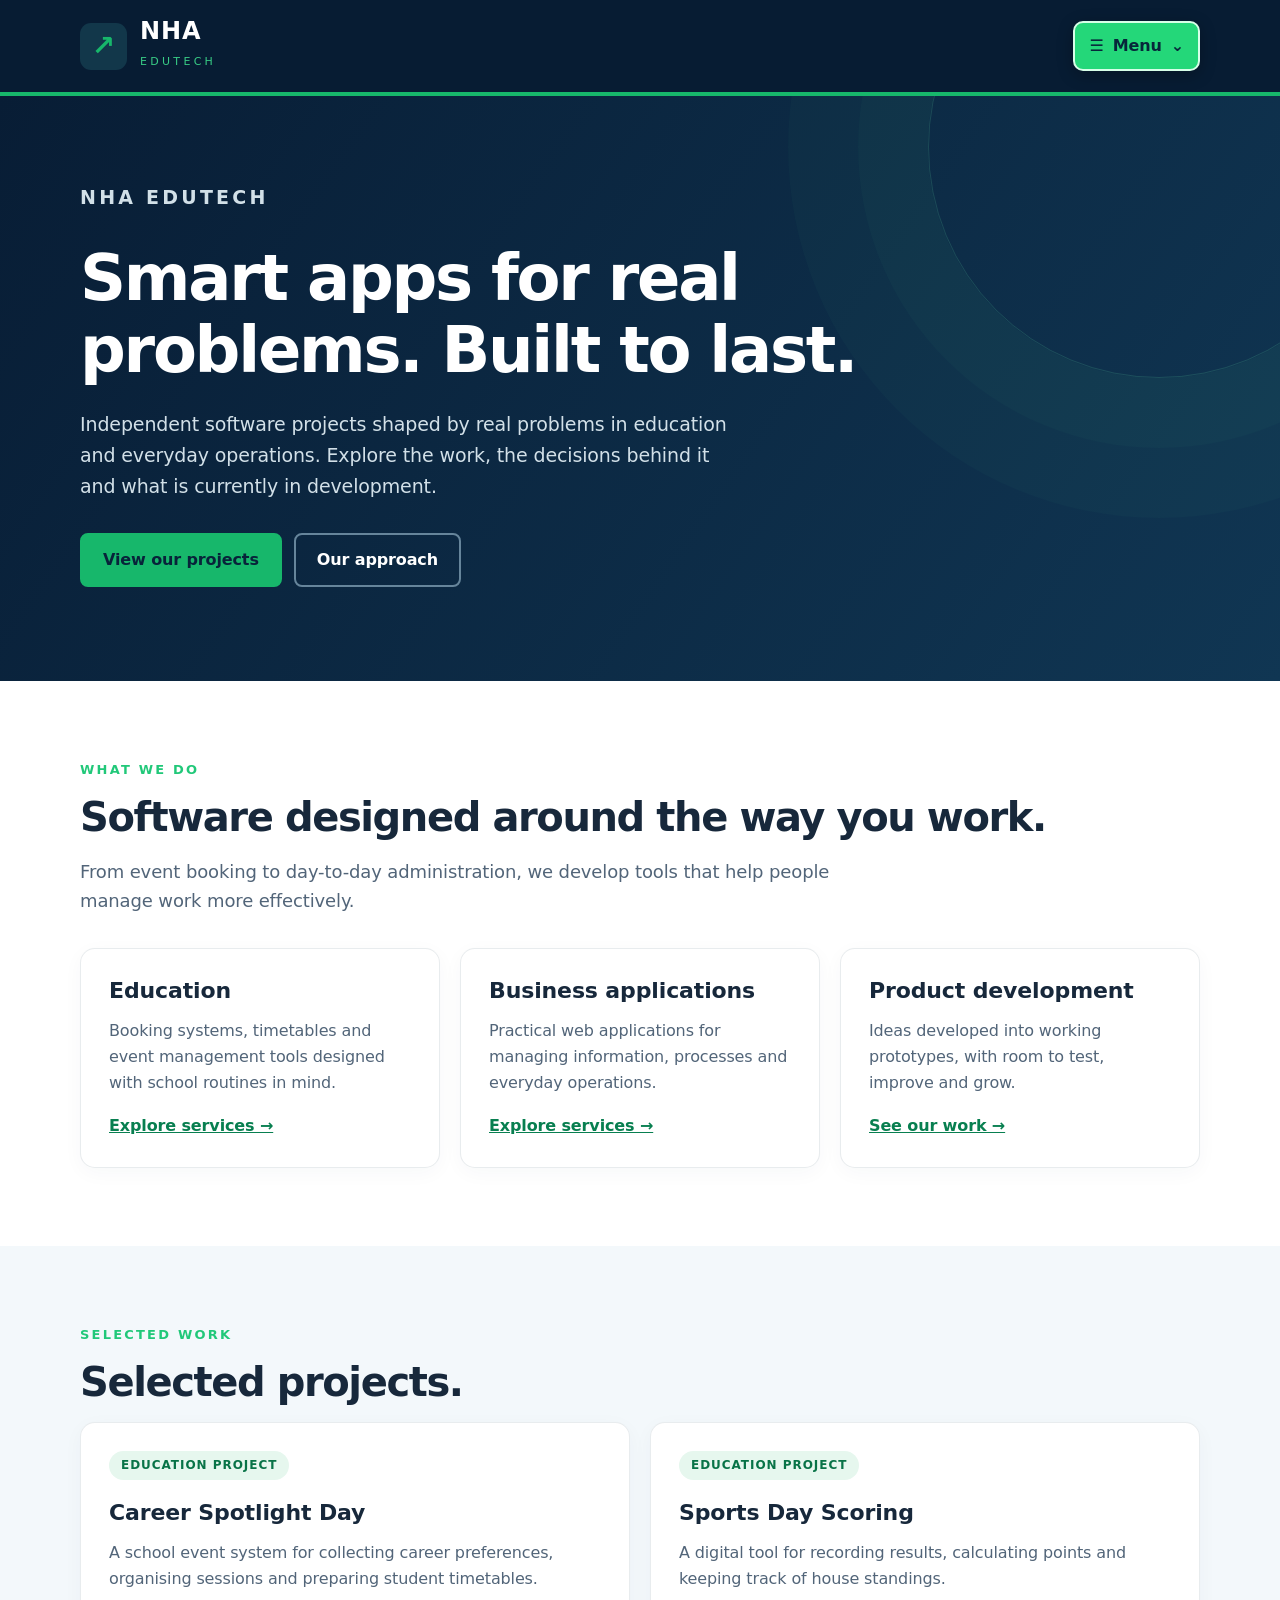
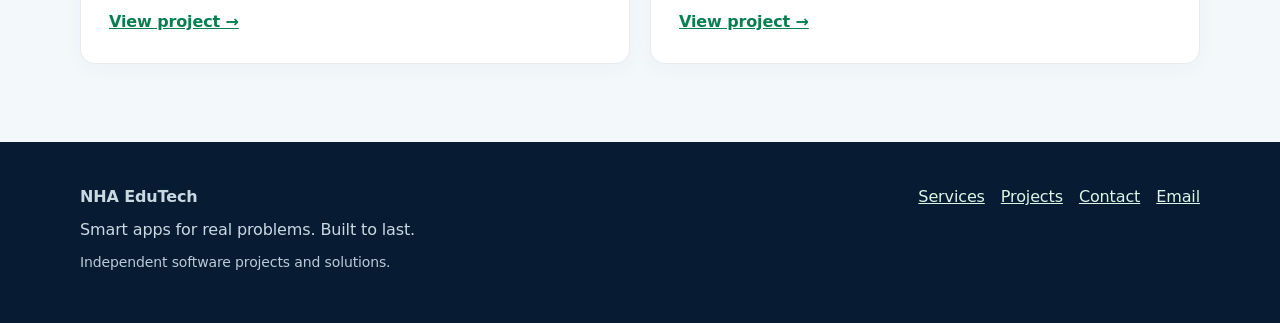
==== commit b7db6051: "Improve NHA EduTech website and add developer profile" ====
--- a/index.html
+++ b/index.html
@@ -1,30 +1,2 @@
 <!DOCTYPE html>
-<html lang="en"><head><meta charset="UTF-8"><meta name="viewport" content="width=device-width,initial-scale=1">
-<title>NHA EduTech | Web applications and websites for organisations</title><meta name="description" content="Custom web applications and professional websites for schools, businesses, farms and community groups.">
-<link rel="preconnect" href="https://fonts.googleapis.com"><link rel="preconnect" href="https://fonts.gstatic.com" crossorigin>
-<link href="https://fonts.googleapis.com/css2?family=Newsreader:ital,wght@1,400&family=Schibsted+Grotesk:wght@400;500;600;700&display=swap" rel="stylesheet">
-<link rel="icon" type="image/svg+xml" href="logo-icon.svg"><link rel="stylesheet" href="styles.css"></head>
-<body>
-<header><div class="wrap"><a class="brand" href="index.html"><img src="logo-icon.svg" alt=""><b>NHA <span>EduTech</span></b></a>
-<nav aria-label="Main"><button class="menu" aria-expanded="false" aria-controls="nl">Menu</button><ul id="nl"><li><a href="index.html" aria-current="page">Home</a></li><li><a href="services.html">Services</a></li><li><a href="work.html">Our work</a></li><li><a href="reviews.html">Reviews</a></li><li><a href="about.html">About</a></li><li><a class="btn" href="contact.html">Request a quote</a></li></ul></nav></div></header>
-<main>
-<div class="hero"><div class="wrap"><div><h1>Web applications and websites built around how your organisation works.</h1>
-<p>NHA EduTech designs, builds and supports custom web, mobile and software-as-a-service platforms for schools, practices, businesses, transport operators and community groups.</p>
-<div class="acts"><a class="btn" href="work.html">See our work</a><a class="btn ghost" href="contact.html">Request a quote</a></div></div>
-<div class="hero-shots"><div class="shot"><img src="images/shot-career.jpg" alt="Career Spotlight Day staff dashboard" width="1400" height="593"></div><div class="shot"><img src="images/shot-sports.jpg" alt="Sports Day house leaderboard" width="1400" height="607"></div></div></div></div>
-<section><div class="wrap"><div class="three">
-<div><h3>Built to your workflow</h3><p>We start with how your team works today and build the system around it, rather than asking you to adapt to a generic tool.</p></div>
-<div><h3>Secure from day one</h3><p>HTTPS, role-based access and secure sign-in are standard on every project, including those handling sensitive records.</p></div>
-<div><h3>Supported after launch</h3><p>We stay available for fixes, changes and new features, so the system keeps up as your organisation grows.</p></div></div></div></section>
-<section><div class="wrap"><div class="row"><div><h2>Software as a service</h2><p>Not every organisation wants to own, host and maintain software. We also deliver platforms as a service: you pay a one-off setup fee and a monthly licence, and we keep the platform running, secure and supported.</p><ul class="ticks"><li>Access to the platform and routine security updates</li><li>Bug fixes and technical support included in the licence</li><li>Ride-hailing, booking and management platforms, or a bespoke build</li></ul><a class="btn dark" href="services.html#saas">How SaaS works with us</a></div><img src="images/ridehailing.svg" alt="Passenger and driver apps for a ride-hailing platform" width="640" height="460" loading="lazy"></div></div></section>
-<section class="alt"><div class="wrap"><div class="sec-head"><h2>Our work</h2><p class="lead">Applications for schools and websites for businesses.</p></div>
-<div class="row"><div class="shot"><img src="images/shot-career.jpg" alt="Career Spotlight Day staff dashboard" width="1400" height="600" loading="lazy"></div><div><h3>Career Spotlight Day</h3><p>A booking and timetabling platform for an annual careers event at a large secondary school in London. Students sign up with their school username and rank their career choices, and the system allocates every student to sessions automatically.</p><ul class="ticks"><li>Student data imported from the school's Arbor MIS</li><li>Preference-based allocation for 1,350+ students</li><li>Sign-up tracking by year group and form, plus a form tutor portal</li></ul></div></div><div class="row flip"><div class="shot"><img src="images/shot-sports.jpg" alt="Sports Day Scoring System house leaderboard" width="1400" height="600" loading="lazy"></div><div><h3>Sports Day Scoring System</h3><p>Volunteers enter results from any phone in three taps, and the house leaderboard updates for students and staff as the day goes on. The PE department manages athletes, year rollover and the archive from one dashboard.</p><ul class="ticks"><li>House leaderboard that updates as results are entered</li><li>PIN-protected result entry for volunteers</li><li>Automatic double points for relays</li></ul></div></div>
-<p style="margin-top:56px"><a class="link" href="work.html">See all projects</a></p></div></section>
-<section><div class="wrap"><div class="sec-head"><h2>Sectors we work in</h2><p class="lead">Education is where we started. The same approach applies wherever a team is still working from spreadsheets, paper and email.</p></div>
-<div class="sectors"><a href="services.html#education"><img src="images/sector-education.svg" alt="" width="480" height="340" loading="lazy"><b>Education</b><span>Booking, timetabling and school event systems</span></a><a href="services.html#agriculture"><img src="images/sector-agriculture.svg" alt="" width="480" height="340" loading="lazy"><b>Agriculture</b><span>Farm planning, inventory and supply chain tools</span></a><a href="services.html#business"><img src="images/sector-business.svg" alt="" width="480" height="340" loading="lazy"><b>Business</b><span>Portals, dashboards and internal operations</span></a><a href="services.html#community"><img src="images/sector-community.svg" alt="" width="480" height="340" loading="lazy"><b>Community</b><span>Events, volunteers and member portals</span></a><a href="services.html#fleet"><img src="images/sector-fleet.svg" alt="" width="480" height="340" loading="lazy"><b>Fleet and logistics</b><span>Vehicle, driver and compliance records</span></a><a href="services.html#ridehailing"><img src="images/sector-ridehailing.svg" alt="" width="480" height="340" loading="lazy"><b>Ride-hailing</b><span>Passenger and driver apps with an admin dashboard</span></a></div></div></section>
-<section class="quote" id="featured"><div class="wrap"><blockquote>&ldquo;Thank you for your professional service, our website is perfectly working.&rdquo;</blockquote><cite>Tineyi Mbanje, Director, Total Compliance Ltd</cite><a class="more" href="reviews.html">Read all reviews</a></div></section>
-<section class="cta"><div class="wrap"><h2>Tell us what you need and we will send a written quote within two working days.</h2><a class="btn dark" href="contact.html">Request a quote</a></div></section></main>
-<footer><div class="wrap"><div><a class="fb" href="index.html">NHA EduTech</a></div><div class="fr"><a href="privacy.html">Privacy Policy</a><span>Building purposeful software, worldwide. &middot; &copy; 2026 NHA EduTech</span></div></div></footer>
-<script src="reviews.js"></script>
-<script>var b=document.querySelector('.menu'),l=document.getElementById('nl');b.addEventListener('click',function(){var o=l.classList.toggle('open');b.setAttribute('aria-expanded',o)})</script>
-</body></html>+<html lang="en-GB"><head><meta charset="utf-8"/><meta content="width=device-width, initial-scale=1" name="viewport"/><meta content="Practical software for schools, businesses and organisations." name="description"/><title>Home | NHA EduTech</title><link href="assets/styles.css" rel="stylesheet"/></head><body><header class="site-header"><div class="container header-inner"><a aria-label="NHA EduTech home" class="brand" href="index.html"><span aria-hidden="true" class="mark">↗</span><span><span class="brand-name">NHA</span><br/><span class="brand-sub">EDUTECH</span></span></a><nav aria-label="Main navigation" class="nav"><a aria-current="page" href="index.html">Home</a><a href="services.html">Services</a><a href="projects.html">Projects</a><a href="about.html">About</a><a href="contact.html">Contact</a></nav><details class="mobile-menu"><summary><span aria-hidden="true" class="menu-symbol">☰</span> Menu <span aria-hidden="true" class="menu-chevron">⌄</span></summary><nav aria-label="Mobile navigation" class="mobile-menu-links"><a aria-current="page" href="index.html">Home</a><a href="services.html">Services</a><a href="projects.html">Projects</a><a href="about.html">About</a><a href="contact.html">Contact</a></nav></details></div></header><main><section class="hero"><div class="container"><p class="eyebrow">NHA EduTech</p><h1>Smart apps for real problems. Built to last.</h1><p>Independent software projects shaped by real problems in education and everyday operations. Explore the work, the decisions behind it and what is currently in development.</p><div class="buttons"><a class="btn" href="projects.html">View our projects</a><a class="btn secondary" href="about.html">Our approach</a></div></div></section><section class="section"><div class="container"><p class="eyebrow">What we do</p><h2>Software designed around the way you work.</h2><p class="lead">From event booking to day-to-day administration, we develop tools that help people manage work more effectively.</p><div class="grid"><article class="card"><h3>Education</h3><p>Booking systems, timetables and event management tools designed with school routines in mind.</p><a href="services.html">Explore services →</a></article><article class="card"><h3>Business applications</h3><p>Practical web applications for managing information, processes and everyday operations.</p><a href="services.html">Explore services →</a></article><article class="card"><h3>Product development</h3><p>Ideas developed into working prototypes, with room to test, improve and grow.</p><a href="projects.html">See our work →</a></article></div></div></section><section class="section alt"><div class="container"><p class="eyebrow">Selected work</p><h2>Selected projects.</h2><div class="grid two"><article class="card"><span class="tag">Education project</span><h3>Career Spotlight Day</h3><p>A school event system for collecting career preferences, organising sessions and preparing student timetables.</p><a href="projects.html#career">View project →</a></article><article class="card"><span class="tag">Education project</span><h3>Sports Day Scoring</h3><p>A digital tool for recording results, calculating points and keeping track of house standings.</p><a href="projects.html#sports">View project →</a></article></div></div></section></main><footer class="footer"><div class="container footer-inner"><div><strong>NHA EduTech</strong><p>Smart apps for real problems. Built to last.</p><p class="note" style="color:#b9cbd8">Independent software projects and solutions.</p></div><div class="footer-links"><a href="services.html">Services</a><a href="projects.html">Projects</a><a href="contact.html">Contact</a><a href="mailto:nexthorizon@nhaedutech.co.uk">Email</a></div></div></footer></body></html>
--- a/assets/styles.css
+++ b/assets/styles.css
@@ -0,0 +1,58 @@
+
+:root{--navy:#071c33;--navy2:#0d2c48;--green:#17b76b;--ink:#17283b;--muted:#526579;--line:#dce6ed;--pale:#f3f8fb;--white:#fff}*{box-sizing:border-box}html{scroll-behavior:smooth}body{margin:0;font:16px/1.65 system-ui,-apple-system,Segoe UI,Arial,sans-serif;color:var(--ink);background:white}a{color:inherit}a:focus-visible,button:focus-visible,input:focus-visible,textarea:focus-visible{outline:3px solid #20bd74;outline-offset:3px}.container{width:min(1120px,calc(100% - 40px));margin:auto}.site-header{background:var(--navy);color:white;border-bottom:4px solid var(--green)}.header-inner{display:flex;align-items:center;justify-content:space-between;gap:22px;min-height:92px}.brand{text-decoration:none;display:flex;align-items:center;gap:13px;min-width:0}.mark{width:47px;height:47px;border-radius:11px;background:#12374a;display:grid;place-items:center;color:var(--green);font-size:28px;font-weight:900}.brand-name{font-size:24px;line-height:1;font-weight:850;letter-spacing:.04em}.brand-sub{font-size:11px;letter-spacing:.3em;color:#38cb85}.nav{display:flex;gap:8px;flex-wrap:wrap}.nav a{text-decoration:none;font-weight:650;font-size:15px;padding:10px 13px;border-radius:8px;color:#d9e8f0}.nav a:hover,.nav a[aria-current=page]{background:#164163;color:white}.hero{background:linear-gradient(125deg,#081d35,#103653);color:white;padding:86px 0 94px}.eyebrow{font-size:13px;font-weight:800;letter-spacing:.17em;text-transform:uppercase;color:#21c879;margin:0 0 12px}.hero h1{font-size:clamp(38px,5vw,64px);line-height:1.12;letter-spacing:-.035em;max-width:820px;margin:0 0 22px}.hero p{font-size:19px;max-width:660px;color:#d2e0e8;margin:0 0 30px}.buttons{display:flex;gap:12px;flex-wrap:wrap}.btn{display:inline-block;text-decoration:none;padding:12px 21px;border-radius:8px;background:var(--green);color:#08233a;font-weight:750;border:2px solid var(--green)}.btn.secondary{background:transparent;color:white;border-color:#66859b}.btn.light{background:white;border-color:var(--line);color:var(--navy)}.section{padding:74px 0}.section.alt{background:var(--pale)}h2{font-size:clamp(28px,3.3vw,40px);line-height:1.2;letter-spacing:-.025em;margin:0 0 16px}h3{font-size:22px;line-height:1.3;margin:0 0 12px}.lead{font-size:18px;color:var(--muted);max-width:760px;margin:0 0 32px}.grid{display:grid;grid-template-columns:repeat(3,minmax(0,1fr));gap:20px}.grid.two{grid-template-columns:repeat(2,minmax(0,1fr))}.card{background:white;border:1px solid var(--line);border-radius:15px;padding:28px;box-shadow:0 5px 20px #102d4b09}.card p{color:var(--muted);margin:0 0 16px}.card a{font-weight:750;color:#087f50}.tag{display:inline-block;background:#e6f7ee;color:#087347;border-radius:20px;font-size:12px;letter-spacing:.08em;text-transform:uppercase;font-weight:850;padding:5px 12px;margin-bottom:19px}.details{padding-left:19px;color:var(--muted)}.details li{margin:6px 0}.page-intro{background:var(--navy);color:white;padding:60px 0}.page-intro h1{font-size:clamp(36px,4.5vw,54px);line-height:1.15;margin:0 0 14px}.page-intro p{font-size:19px;color:#d3e0ea;max-width:740px;margin:0}.callout{background:#eaf7f1;border-left:4px solid var(--green);padding:20px 24px;border-radius:7px}.callout p{margin:0}.footer{background:var(--navy);color:#c9d9e3;padding:42px 0}.footer-inner{display:flex;justify-content:space-between;gap:20px;flex-wrap:wrap}.footer a{color:#d9f6e7}.footer p{margin:7px 0}.footer-links{display:flex;gap:16px;flex-wrap:wrap}.form label{display:block;font-weight:700;margin:0 0 7px}.form input,.form textarea{width:100%;font:inherit;padding:12px;border:1px solid #b9cbd8;border-radius:8px;margin-bottom:20px}.form textarea{min-height:145px;resize:vertical}.note{font-size:14px;color:var(--muted)}.divider{border:0;border-top:1px solid var(--line);margin:32px 0}@media(max-width:760px){.container{width:min(100% - 28px,1120px)}.header-inner{align-items:flex-start;flex-direction:column;gap:6px;padding:16px 0 12px;min-height:0}.brand-name{font-size:21px}.mark{width:42px;height:42px}.nav{display:grid;grid-template-columns:repeat(5,minmax(0,1fr));gap:2px;width:100%;border-top:1px solid #2a455d;padding-top:9px}.nav a{font-size:12px;text-align:center;padding:9px 2px;white-space:nowrap}.hero{padding:65px 0 72px}.hero p{font-size:17px}.section{padding:50px 0}.grid,.grid.two{grid-template-columns:1fr}.card{padding:23px}.page-intro{padding:46px 0}.footer-inner{display:block}.footer-links{margin-top:20px}}@media(max-width:365px){.nav a{font-size:11px}.brand-name{font-size:19px}}
+
+/* Clear, accessible mobile navigation */
+.mobile-menu{display:none}
+@media(max-width:760px){
+ .header-inner{flex-direction:row;align-items:center;justify-content:space-between;gap:12px;padding:14px 0;position:relative}
+ .header-inner>.nav{display:none}
+ .mobile-menu{display:block;position:relative;z-index:20}
+ .mobile-menu summary{list-style:none;cursor:pointer;display:flex;align-items:center;gap:9px;background:#18b96e;color:#071c33;border:2px solid #41d88f;border-radius:10px;padding:10px 14px;font-size:16px;font-weight:800;min-height:46px;box-shadow:0 2px 10px #0002}
+ .mobile-menu summary::-webkit-details-marker{display:none}
+ .menu-symbol{font-size:20px;line-height:1}
+ .menu-chevron{font-size:20px;margin-left:2px}
+ .mobile-menu[open] .menu-chevron{transform:rotate(180deg)}
+ .mobile-menu-links{position:absolute;top:calc(100% + 8px);right:0;min-width:215px;background:#0c2b45;border:1px solid #2b5369;border-radius:12px;padding:8px;box-shadow:0 14px 28px #0005;display:flex;flex-direction:column;gap:3px}
+ .mobile-menu-links a{display:block;color:white;text-decoration:none;font-weight:700;font-size:16px;padding:11px 14px;border-radius:7px}
+ .mobile-menu-links a:hover,.mobile-menu-links a[aria-current=page]{background:#175a53;color:#fff}
+ .mobile-menu summary:focus-visible,.mobile-menu-links a:focus-visible{outline:3px solid white;outline-offset:3px}
+}
+
+/* Single navigation control: hide the duplicate links at every viewport size. */
+.header-inner > .nav{display:none !important}
+.mobile-menu{display:block;position:relative;z-index:20}
+.mobile-menu summary{list-style:none;cursor:pointer;display:flex;align-items:center;gap:9px;background:#18b96e;color:#071c33;border:2px solid #41d88f;border-radius:10px;padding:10px 14px;font-size:16px;font-weight:800;min-height:46px}
+.mobile-menu summary::-webkit-details-marker{display:none}
+.mobile-menu-links{position:absolute;top:calc(100% + 8px);right:0;min-width:215px;background:#0c2b45;border:1px solid #2b5369;border-radius:12px;padding:8px;box-shadow:0 14px 28px #0005;display:flex;flex-direction:column;gap:3px}
+.mobile-menu-links a{display:block;color:white;text-decoration:none;font-weight:700;font-size:16px;padding:11px 14px;border-radius:7px}
+.mobile-menu-links a:hover,.mobile-menu-links a[aria-current=page]{background:#175a53;color:white}
+.header-inner{position:relative}
+/* High-visibility navigation control across all screen sizes */
+.mobile-menu summary{background:#00c968!important;color:#062239!important;border:2px solid #b6ffce!important;box-shadow:0 0 0 3px rgba(0,201,104,.16),0 6px 18px rgba(0,0,0,.32)!important;transition:background .15s ease,transform .15s ease}
+.mobile-menu summary:hover{background:#5bf59c!important;transform:translateY(-1px)}
+.mobile-menu summary:focus-visible{outline:3px solid #fff!important;outline-offset:4px}
+.mobile-menu[open] summary{background:#8bffc0!important}
+
+/* Portfolio refinement, October 2026 */
+:root{--green:#17b76b}
+body{font-feature-settings:"kern" 1;letter-spacing:-.008em}
+.hero{position:relative;overflow:hidden}
+.hero::after{content:"";position:absolute;right:-110px;top:-180px;width:460px;height:460px;border:1px solid rgba(102,222,166,.17);border-radius:50%;box-shadow:0 0 0 70px rgba(102,222,166,.025),0 0 0 140px rgba(102,222,166,.025);pointer-events:none}
+.hero .container{position:relative;z-index:1}
+.card{transition:transform .2s ease,box-shadow .2s ease;border:1px solid rgba(10,43,65,.09)}
+.card:hover{transform:translateY(-3px);box-shadow:0 15px 35px rgba(9,34,58,.09)}
+.section{padding-top:78px;padding-bottom:78px}
+.section h2{letter-spacing:-.035em}
+.project-monogram{display:grid;place-items:center;width:64px;height:56px;margin-bottom:20px;border-radius:12px;background:#e5f4ed;color:#0c6342;font-weight:800;letter-spacing:.06em;font-size:18px}
+#sports .project-monogram{background:#eaf0ff;color:#2854b9}
+#neurolearn .project-monogram{background:#f0ebff;color:#6544a7}
+#ride .project-monogram{background:#fff2e3;color:#9b5c12}
+.contact-editorial{min-height:55vh}.narrow{max-width:850px}.contact-panel{padding:32px;margin:32px 0;background:#f3f8f6;border:1px solid #d8e9e1;border-radius:16px}.contact-address{font-size:clamp(1.1rem,3vw,1.6rem);font-weight:750;overflow-wrap:anywhere;color:#0c6342}
+.mobile-menu summary{background:#24d779!important;color:#07263a!important;border:2px solid #d7ffe8!important;box-shadow:0 4px 16px rgba(0,0,0,.27)!important}
+.mobile-menu summary:hover{background:#6ff3ad!important}
+.mobile-menu summary:focus-visible{outline:3px solid #fff;outline-offset:3px}
+@media(max-width:650px){.section{padding-top:54px;padding-bottom:54px}.contact-panel{padding:22px}.hero::after{opacity:.35}}
+@media(prefers-reduced-motion:reduce){.card{transition:none}.card:hover{transform:none}}
+
+/* Developer profile */
+.developer-section{padding-top:1rem;padding-bottom:4rem}.developer-panel{display:grid;grid-template-columns:minmax(230px,.8fr) minmax(0,1.5fr);gap:clamp(1.5rem,4vw,4rem);align-items:center;background:#f5f8fb;border:1px solid #e1e8ef;border-radius:22px;padding:clamp(1rem,3vw,2.5rem);overflow:hidden}.developer-photo-wrap{overflow:hidden;border-radius:16px;background:#d9e1e9;max-height:440px}.developer-photo{display:block;width:100%;height:440px;object-fit:cover;object-position:center 35%}.developer-eyebrow{font-size:.78rem;font-weight:700;letter-spacing:.12em;text-transform:uppercase;color:#11764b;margin:0 0 .6rem}.developer-copy h2{margin:0 0 .4rem}.developer-copy h3{margin:0 0 .15rem;font-size:1.3rem;color:#102b46}.developer-role{font-weight:600;color:#47718a;margin:.1rem 0 1.25rem}.developer-copy p{line-height:1.7}.developer-skills{display:flex;flex-wrap:wrap;gap:.55rem;margin-top:1.4rem}.developer-skills span{border:1px solid #d2e0e8;border-radius:99px;background:#fff;padding:.45rem .8rem;font-size:.83rem;font-weight:600;color:#21415b}@media(max-width:720px){.developer-panel{grid-template-columns:1fr}.developer-photo-wrap{max-height:360px}.developer-photo{height:360px;object-position:center 32%}}
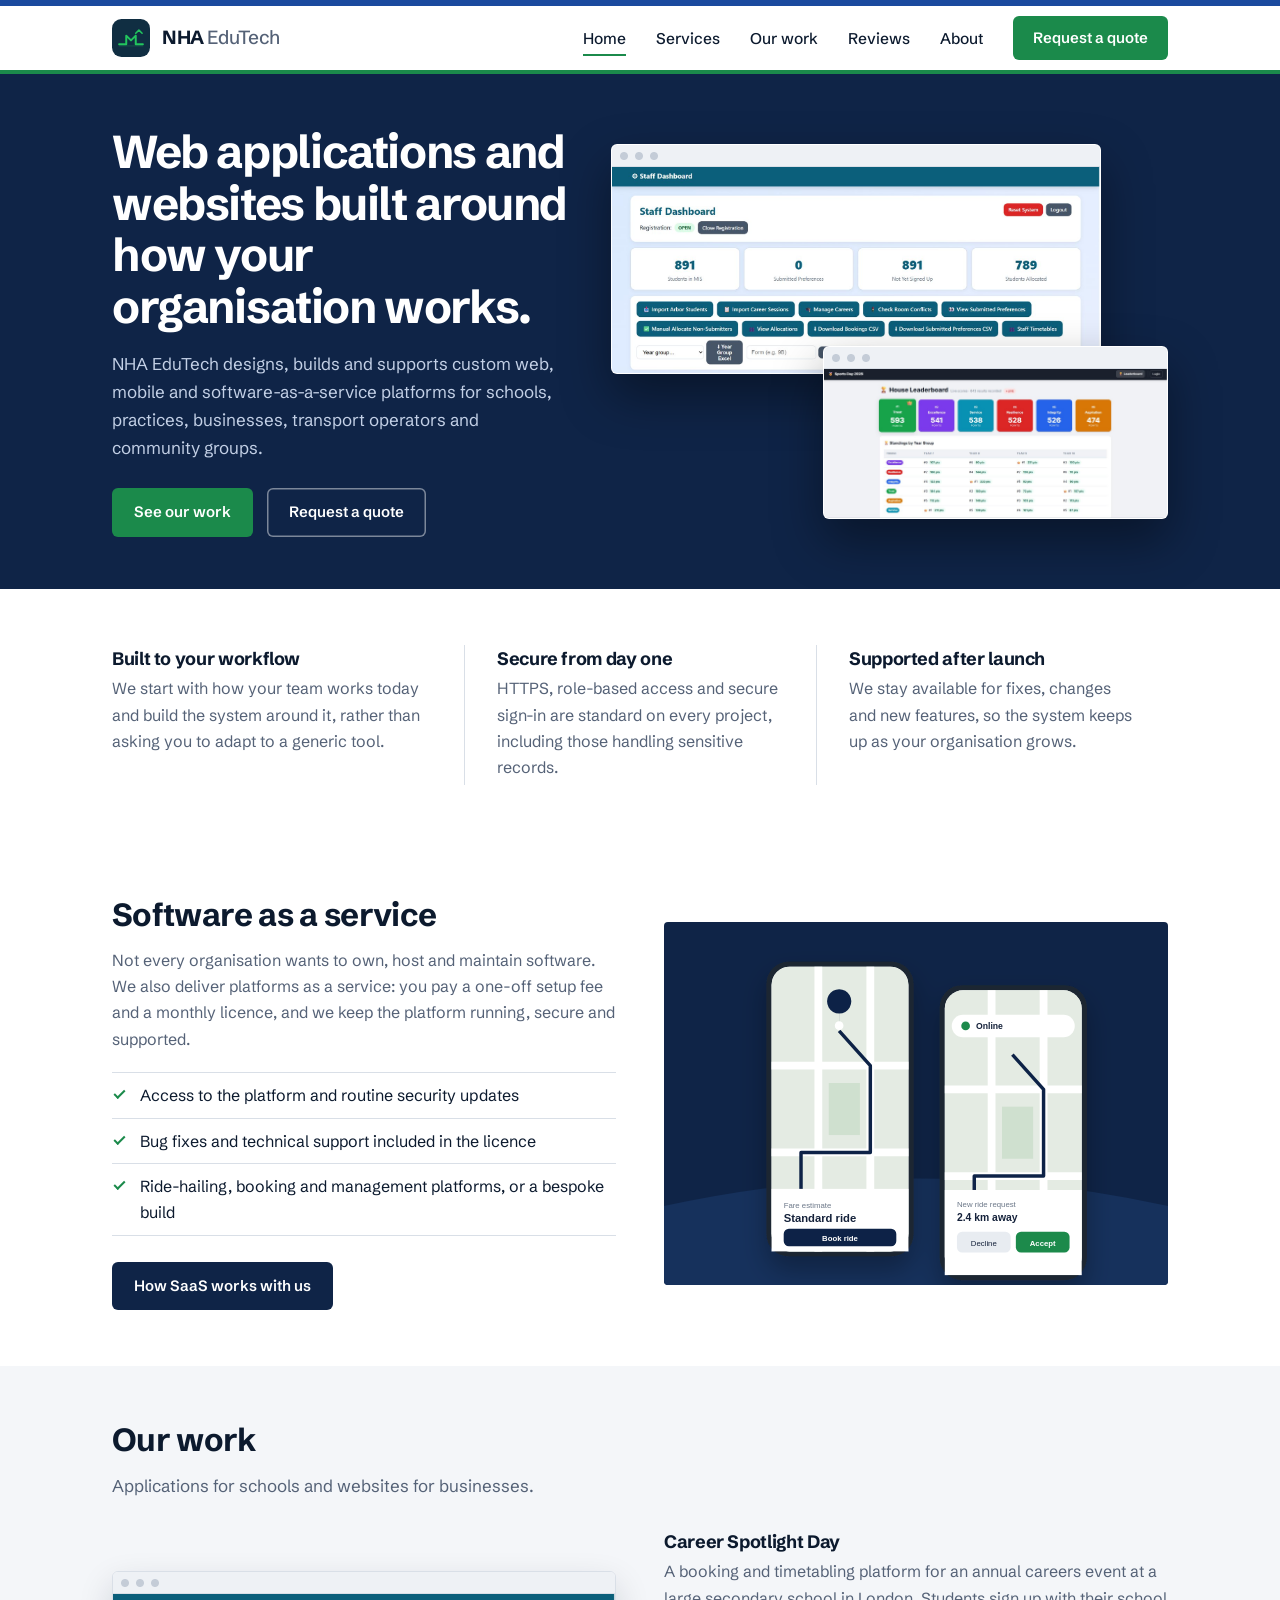
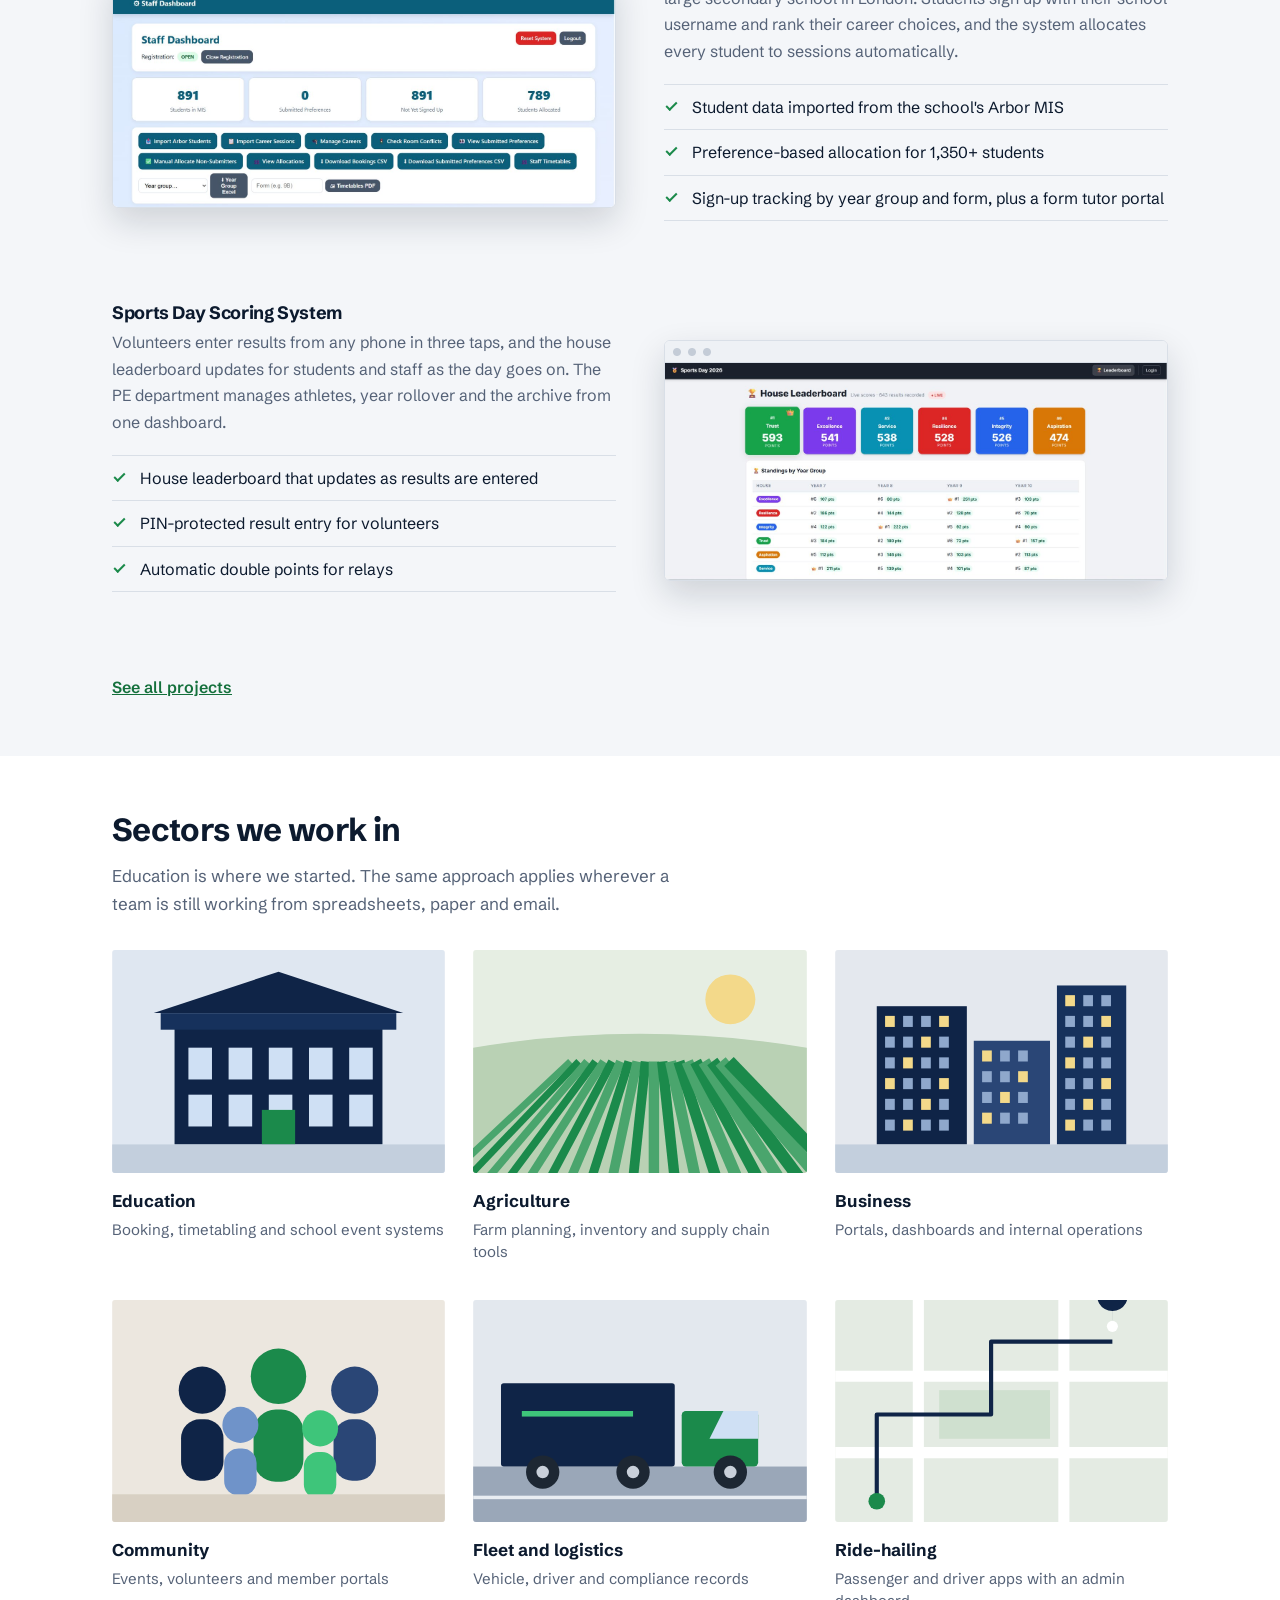
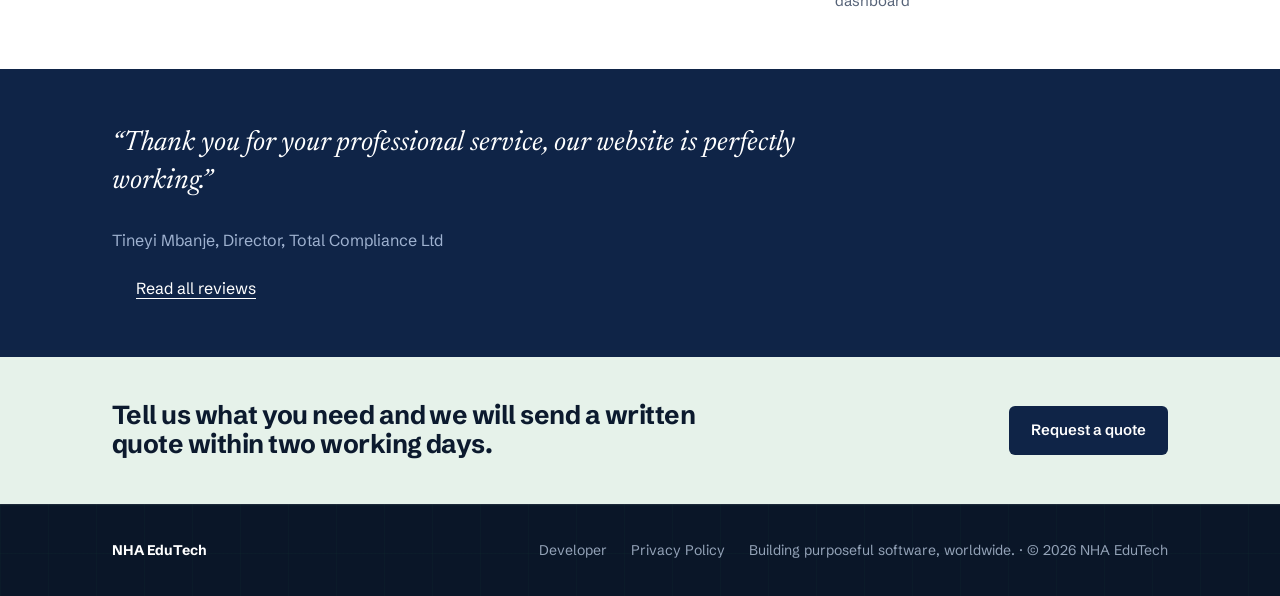
==== commit 651ca9c7: "Restore original website design and developer footer links" ====
--- a/index.html
+++ b/index.html
@@ -1,2 +1,30 @@
 <!DOCTYPE html>
-<html lang="en-GB"><head><meta charset="utf-8"/><meta content="width=device-width, initial-scale=1" name="viewport"/><meta content="Practical software for schools, businesses and organisations." name="description"/><title>Home | NHA EduTech</title><link href="assets/styles.css" rel="stylesheet"/></head><body><header class="site-header"><div class="container header-inner"><a aria-label="NHA EduTech home" class="brand" href="index.html"><span aria-hidden="true" class="mark">↗</span><span><span class="brand-name">NHA</span><br/><span class="brand-sub">EDUTECH</span></span></a><nav aria-label="Main navigation" class="nav"><a aria-current="page" href="index.html">Home</a><a href="services.html">Services</a><a href="projects.html">Projects</a><a href="about.html">About</a><a href="contact.html">Contact</a></nav><details class="mobile-menu"><summary><span aria-hidden="true" class="menu-symbol">☰</span> Menu <span aria-hidden="true" class="menu-chevron">⌄</span></summary><nav aria-label="Mobile navigation" class="mobile-menu-links"><a aria-current="page" href="index.html">Home</a><a href="services.html">Services</a><a href="projects.html">Projects</a><a href="about.html">About</a><a href="contact.html">Contact</a></nav></details></div></header><main><section class="hero"><div class="container"><p class="eyebrow">NHA EduTech</p><h1>Smart apps for real problems. Built to last.</h1><p>Independent software projects shaped by real problems in education and everyday operations. Explore the work, the decisions behind it and what is currently in development.</p><div class="buttons"><a class="btn" href="projects.html">View our projects</a><a class="btn secondary" href="about.html">Our approach</a></div></div></section><section class="section"><div class="container"><p class="eyebrow">What we do</p><h2>Software designed around the way you work.</h2><p class="lead">From event booking to day-to-day administration, we develop tools that help people manage work more effectively.</p><div class="grid"><article class="card"><h3>Education</h3><p>Booking systems, timetables and event management tools designed with school routines in mind.</p><a href="services.html">Explore services →</a></article><article class="card"><h3>Business applications</h3><p>Practical web applications for managing information, processes and everyday operations.</p><a href="services.html">Explore services →</a></article><article class="card"><h3>Product development</h3><p>Ideas developed into working prototypes, with room to test, improve and grow.</p><a href="projects.html">See our work →</a></article></div></div></section><section class="section alt"><div class="container"><p class="eyebrow">Selected work</p><h2>Selected projects.</h2><div class="grid two"><article class="card"><span class="tag">Education project</span><h3>Career Spotlight Day</h3><p>A school event system for collecting career preferences, organising sessions and preparing student timetables.</p><a href="projects.html#career">View project →</a></article><article class="card"><span class="tag">Education project</span><h3>Sports Day Scoring</h3><p>A digital tool for recording results, calculating points and keeping track of house standings.</p><a href="projects.html#sports">View project →</a></article></div></div></section></main><footer class="footer"><div class="container footer-inner"><div><strong>NHA EduTech</strong><p>Smart apps for real problems. Built to last.</p><p class="note" style="color:#b9cbd8">Independent software projects and solutions.</p></div><div class="footer-links"><a href="services.html">Services</a><a href="projects.html">Projects</a><a href="contact.html">Contact</a><a href="mailto:nexthorizon@nhaedutech.co.uk">Email</a></div></div></footer></body></html>+<html lang="en"><head><meta charset="UTF-8"><meta name="viewport" content="width=device-width,initial-scale=1">
+<title>NHA EduTech | Web applications and websites for organisations</title><meta name="description" content="Custom web applications and professional websites for schools, businesses, farms and community groups.">
+<link rel="preconnect" href="https://fonts.googleapis.com"><link rel="preconnect" href="https://fonts.gstatic.com" crossorigin>
+<link href="https://fonts.googleapis.com/css2?family=Newsreader:ital,wght@1,400&family=Schibsted+Grotesk:wght@400;500;600;700&display=swap" rel="stylesheet">
+<link rel="icon" type="image/svg+xml" href="logo-icon.svg"><link rel="stylesheet" href="styles.css"></head>
+<body>
+<header><div class="wrap"><a class="brand" href="index.html"><img src="logo-icon.svg" alt=""><b>NHA <span>EduTech</span></b></a>
+<nav aria-label="Main"><button class="menu" aria-expanded="false" aria-controls="nl">Menu</button><ul id="nl"><li><a href="index.html" aria-current="page">Home</a></li><li><a href="services.html">Services</a></li><li><a href="work.html">Our work</a></li><li><a href="reviews.html">Reviews</a></li><li><a href="about.html">About</a></li><li><a class="btn" href="contact.html">Request a quote</a></li></ul></nav></div></header>
+<main>
+<div class="hero"><div class="wrap"><div><h1>Web applications and websites built around how your organisation works.</h1>
+<p>NHA EduTech designs, builds and supports custom web, mobile and software-as-a-service platforms for schools, practices, businesses, transport operators and community groups.</p>
+<div class="acts"><a class="btn" href="work.html">See our work</a><a class="btn ghost" href="contact.html">Request a quote</a></div></div>
+<div class="hero-shots"><div class="shot"><img src="images/shot-career.jpg" alt="Career Spotlight Day staff dashboard" width="1400" height="593"></div><div class="shot"><img src="images/shot-sports.jpg" alt="Sports Day house leaderboard" width="1400" height="607"></div></div></div></div>
+<section><div class="wrap"><div class="three">
+<div><h3>Built to your workflow</h3><p>We start with how your team works today and build the system around it, rather than asking you to adapt to a generic tool.</p></div>
+<div><h3>Secure from day one</h3><p>HTTPS, role-based access and secure sign-in are standard on every project, including those handling sensitive records.</p></div>
+<div><h3>Supported after launch</h3><p>We stay available for fixes, changes and new features, so the system keeps up as your organisation grows.</p></div></div></div></section>
+<section><div class="wrap"><div class="row"><div><h2>Software as a service</h2><p>Not every organisation wants to own, host and maintain software. We also deliver platforms as a service: you pay a one-off setup fee and a monthly licence, and we keep the platform running, secure and supported.</p><ul class="ticks"><li>Access to the platform and routine security updates</li><li>Bug fixes and technical support included in the licence</li><li>Ride-hailing, booking and management platforms, or a bespoke build</li></ul><a class="btn dark" href="services.html#saas">How SaaS works with us</a></div><img src="images/ridehailing.svg" alt="Passenger and driver apps for a ride-hailing platform" width="640" height="460" loading="lazy"></div></div></section>
+<section class="alt"><div class="wrap"><div class="sec-head"><h2>Our work</h2><p class="lead">Applications for schools and websites for businesses.</p></div>
+<div class="row"><div class="shot"><img src="images/shot-career.jpg" alt="Career Spotlight Day staff dashboard" width="1400" height="600" loading="lazy"></div><div><h3>Career Spotlight Day</h3><p>A booking and timetabling platform for an annual careers event at a large secondary school in London. Students sign up with their school username and rank their career choices, and the system allocates every student to sessions automatically.</p><ul class="ticks"><li>Student data imported from the school's Arbor MIS</li><li>Preference-based allocation for 1,350+ students</li><li>Sign-up tracking by year group and form, plus a form tutor portal</li></ul></div></div><div class="row flip"><div class="shot"><img src="images/shot-sports.jpg" alt="Sports Day Scoring System house leaderboard" width="1400" height="600" loading="lazy"></div><div><h3>Sports Day Scoring System</h3><p>Volunteers enter results from any phone in three taps, and the house leaderboard updates for students and staff as the day goes on. The PE department manages athletes, year rollover and the archive from one dashboard.</p><ul class="ticks"><li>House leaderboard that updates as results are entered</li><li>PIN-protected result entry for volunteers</li><li>Automatic double points for relays</li></ul></div></div>
+<p style="margin-top:56px"><a class="link" href="work.html">See all projects</a></p></div></section>
+<section><div class="wrap"><div class="sec-head"><h2>Sectors we work in</h2><p class="lead">Education is where we started. The same approach applies wherever a team is still working from spreadsheets, paper and email.</p></div>
+<div class="sectors"><a href="services.html#education"><img src="images/sector-education.svg" alt="" width="480" height="340" loading="lazy"><b>Education</b><span>Booking, timetabling and school event systems</span></a><a href="services.html#agriculture"><img src="images/sector-agriculture.svg" alt="" width="480" height="340" loading="lazy"><b>Agriculture</b><span>Farm planning, inventory and supply chain tools</span></a><a href="services.html#business"><img src="images/sector-business.svg" alt="" width="480" height="340" loading="lazy"><b>Business</b><span>Portals, dashboards and internal operations</span></a><a href="services.html#community"><img src="images/sector-community.svg" alt="" width="480" height="340" loading="lazy"><b>Community</b><span>Events, volunteers and member portals</span></a><a href="services.html#fleet"><img src="images/sector-fleet.svg" alt="" width="480" height="340" loading="lazy"><b>Fleet and logistics</b><span>Vehicle, driver and compliance records</span></a><a href="services.html#ridehailing"><img src="images/sector-ridehailing.svg" alt="" width="480" height="340" loading="lazy"><b>Ride-hailing</b><span>Passenger and driver apps with an admin dashboard</span></a></div></div></section>
+<section class="quote" id="featured"><div class="wrap"><blockquote>&ldquo;Thank you for your professional service, our website is perfectly working.&rdquo;</blockquote><cite>Tineyi Mbanje, Director, Total Compliance Ltd</cite><a class="more" href="reviews.html">Read all reviews</a></div></section>
+<section class="cta"><div class="wrap"><h2>Tell us what you need and we will send a written quote within two working days.</h2><a class="btn dark" href="contact.html">Request a quote</a></div></section></main>
+<footer><div class="wrap"><div><a class="fb" href="index.html">NHA EduTech</a></div><div class="fr"><a href="developer.html">Developer</a> <a href="privacy.html">Privacy Policy</a><span>Building purposeful software, worldwide. &middot; &copy; 2026 NHA EduTech</span></div></div></footer>
+<script src="reviews.js"></script>
+<script>var b=document.querySelector('.menu'),l=document.getElementById('nl');b.addEventListener('click',function(){var o=l.classList.toggle('open');b.setAttribute('aria-expanded',o)})</script>
+</body></html>
--- a/styles.css
+++ b/styles.css
@@ -0,0 +1,123 @@
+:root{--ink:#0c1a2e;--navy:#0f2447;--navy2:#16315c;--green:#1b8a4b;--green-d:#14703c;--tint:#e6f2ea;--paper:#f4f6f9;--line:#d9dfe7;--muted:#556277;--max:1120px}
+*,*::before,*::after{box-sizing:border-box;margin:0;padding:0}
+html{scroll-behavior:smooth}
+body{font-family:'Schibsted Grotesk',system-ui,'Segoe UI',Arial,sans-serif;color:var(--ink);background:#fff;line-height:1.65;font-size:16px;-webkit-font-smoothing:antialiased}
+img{display:block;max-width:100%;height:auto}
+a{color:var(--green-d)}
+:focus-visible{outline:3px solid #3ec57a;outline-offset:3px}
+.wrap{max-width:var(--max);margin:0 auto;padding:0 32px}
+h1,h2,h3{line-height:1.12;letter-spacing:-.02em;font-weight:700}
+h1{font-size:clamp(30px,3.8vw,46px);letter-spacing:-.03em}
+h2{font-size:clamp(24px,2.6vw,32px);margin-bottom:14px}
+h3{font-size:18px;margin-bottom:6px}
+p+p{margin-top:14px}
+.lead{font-size:17px;color:var(--muted);max-width:60ch}
+/* header */
+header{position:sticky;top:0;z-index:50;background:#fff;border-top:6px solid #1a4a9e;border-bottom:4px solid var(--green)}
+header .wrap{display:flex;align-items:center;justify-content:space-between;height:64px}
+.brand{display:flex;align-items:center;gap:12px;text-decoration:none;color:var(--ink)}
+.brand img{width:38px;height:38px}
+.brand b{font-size:19px;letter-spacing:-.02em}.brand span{color:var(--muted);font-weight:500}
+nav ul{display:flex;gap:30px;list-style:none;align-items:center}
+nav a{text-decoration:none;color:var(--ink);font-size:15.5px;font-weight:500;padding:6px 0;border-bottom:2px solid transparent}
+nav a:hover{border-color:var(--line)}nav a[aria-current]{border-color:var(--green)}
+nav a.btn{border:0;color:#fff;padding:10px 20px}
+.menu{display:none;background:none;border:1px solid var(--line);border-radius:6px;padding:8px 14px;font:inherit;font-weight:500;cursor:pointer}
+.btn{display:inline-block;background:var(--green);color:#fff;text-decoration:none;font:inherit;font-weight:600;font-size:15px;padding:12px 22px;border-radius:6px;border:0;cursor:pointer}
+.btn:hover{background:var(--green-d)}
+.btn.ghost{background:transparent;color:#fff;box-shadow:inset 0 0 0 1.5px rgba(255,255,255,.45)}
+.btn.ghost:hover{box-shadow:inset 0 0 0 1.5px #fff}
+.btn.dark{background:var(--navy)}.btn.dark:hover{background:var(--ink)}
+/* hero */
+.hero{background:var(--navy);color:#fff;overflow:hidden}
+.hero .wrap{display:grid;grid-template-columns:.9fr 1.1fr;gap:44px;align-items:center;padding-top:52px;padding-bottom:52px}
+.hero p{color:#c3d0e6;font-size:17px;margin:18px 0 26px;max-width:46ch}
+.hero .acts{display:flex;gap:14px;flex-wrap:wrap}
+.page-head{background:var(--navy);color:#fff;padding:40px 0 36px}.page-head h1{font-size:clamp(28px,3vw,36px)}
+.page-head p{color:#c3d0e6;font-size:16.5px;max-width:58ch;margin-top:10px}
+/* sections */
+section{padding:56px 0}
+.alt{background:var(--paper)}
+.sec-head{max-width:640px;margin-bottom:32px}
+.three{display:grid;grid-template-columns:repeat(3,1fr)}
+.three>div{padding:4px 32px}.three>div+div{border-left:1px solid var(--line)}.three>div:first-child{padding-left:0}
+.three p{color:var(--muted);font-size:16px}
+.row{display:grid;grid-template-columns:1fr 1fr;gap:48px;align-items:center}
+.row+.row{margin-top:56px}.row.flip>:first-child{order:2}
+.row img{border-radius:4px}
+.row p{color:var(--muted)}
+ul.ticks{list-style:none;margin:20px 0 26px}
+ul.ticks li{padding:9px 0 9px 28px;border-top:1px solid var(--line);position:relative;font-size:16px}
+ul.ticks li:last-child{border-bottom:1px solid var(--line)}
+ul.ticks li::before{content:'';position:absolute;left:2px;top:17px;width:11px;height:6px;border-left:2px solid var(--green);border-bottom:2px solid var(--green);transform:rotate(-45deg)}
+.link{font-weight:600}
+.sectors{display:grid;grid-template-columns:repeat(3,1fr);gap:36px 28px}
+.sectors a{text-decoration:none;color:var(--ink)}
+.sectors img{border-radius:3px;margin-bottom:14px;aspect-ratio:4/3;object-fit:cover}
+.sectors b{display:block;font-size:17px}.sectors span{font-size:15px;color:var(--muted);line-height:1.5;display:block;margin-top:4px}
+.sectors a:hover b{text-decoration:underline;text-decoration-color:var(--green);text-underline-offset:4px}
+.quote{background:var(--navy);color:#fff;padding:56px 0}
+.quote blockquote{font-family:'Newsreader',Georgia,serif;font-style:italic;font-size:clamp(21px,2.4vw,28px);line-height:1.35;max-width:26em}
+.quote cite{display:block;margin-top:26px;font-style:normal;color:#9fb2d0;font-size:16px}
+.cta{background:var(--tint)}
+.cta .wrap{display:flex;justify-content:space-between;align-items:center;gap:32px;flex-wrap:wrap}
+.cta h2{margin:0;max-width:20em}
+/* services / steps */
+.steps{list-style:none;counter-reset:s;border-top:1px solid var(--line)}
+.steps li{counter-increment:s;display:grid;grid-template-columns:56px 200px 1fr;gap:16px;padding:15px 0;border-bottom:1px solid var(--line);align-items:baseline}
+.steps li::before{content:counter(s);font-weight:700;color:var(--green);font-size:20px}
+.steps b{font-size:18px}.steps span{color:var(--muted);font-size:16px}
+.facts{display:grid;grid-template-columns:200px 1fr;border-top:1px solid var(--line)}
+.facts dt,.facts dd{padding:14px 0;border-bottom:1px solid var(--line)}.facts dt{color:var(--muted)}
+/* forms */
+.form{display:grid;gap:18px}
+.form .two{display:grid;grid-template-columns:1fr 1fr;gap:18px}
+label{font-weight:600;font-size:15px;display:block;margin-bottom:6px}
+input,select,textarea{width:100%;font:inherit;font-size:16px;padding:12px 14px;border:1px solid #b7c0cc;border-radius:6px;background:#fff;color:var(--ink)}
+textarea{min-height:140px;resize:vertical}
+input:focus,select:focus,textarea:focus{outline:3px solid #bfe6cf;border-color:var(--green)}
+.stars{display:flex;flex-direction:row-reverse;justify-content:flex-end;gap:2px}
+.stars input{position:absolute;opacity:0;width:1px}
+.stars label{font-size:34px;line-height:1;color:#c3cbd6;cursor:pointer;margin:0;padding:0 2px}
+.stars label:hover,.stars label:hover~label,.stars input:checked~label{color:#e0a21b}
+.stars input:focus-visible+label{outline:3px solid #3ec57a}
+.note{font-size:14px;color:var(--muted)}
+.split{display:grid;grid-template-columns:1fr 1.15fr;gap:56px;align-items:start}
+.contact-list p{padding:14px 0;border-top:1px solid var(--line);color:var(--muted)}
+.contact-list p:last-child{border-bottom:1px solid var(--line)}
+.contact-list b{display:block;color:var(--ink);font-size:16px}
+/* privacy */
+.prose{max-width:740px;padding:64px 32px 88px;margin:0 auto}
+.prose h1{font-size:clamp(32px,4vw,46px);color:var(--ink);margin-bottom:12px}
+.last-updated{color:var(--muted);font-size:15px;padding-bottom:28px;margin-bottom:40px;border-bottom:1px solid var(--line)}
+.policy-section{margin-bottom:40px}.policy-section h2{font-size:24px;margin-bottom:14px}
+.policy-section p,.policy-section li{color:#2b3a50;font-size:16.5px}
+.policy-section ul{margin:12px 0 0 20px}.policy-section li{margin-bottom:8px}
+.highlight-box,.contact-block{background:var(--paper);border-left:4px solid var(--green);padding:18px 22px;margin-top:16px}
+/* footer */
+@media(max-width:900px){
+.hero .wrap,.row,.split{grid-template-columns:1fr;gap:36px}.row.flip>:first-child{order:0}
+.three{grid-template-columns:1fr}.three>div{padding:20px 0}.three>div+div{border-left:0;border-top:1px solid var(--line)}
+.sectors{grid-template-columns:repeat(2,1fr)}.steps li{grid-template-columns:40px 1fr}.steps span{grid-column:2}
+.wrap{padding:0 22px}section{padding:40px 0}footer .wrap{flex-direction:column;text-align:center}footer .fr{flex-direction:column;gap:8px}.menu{display:block}nav ul{display:none;position:absolute;top:68px;left:0;right:0;background:#fff;flex-direction:column;align-items:stretch;gap:0;padding:8px 22px 20px;border-bottom:1px solid var(--line)}
+nav ul.open{display:flex}nav li a{display:block;padding:14px 0}nav a.btn{text-align:center;margin-top:8px}
+.form .two{grid-template-columns:1fr}.facts{grid-template-columns:1fr}.facts dt{border:0;padding-bottom:0}}
+@media(prefers-reduced-motion:reduce){html{scroll-behavior:auto}}
+footer{background:#0a1628 linear-gradient(rgba(34,197,94,.03) 1px,transparent 1px) 0 0/48px 48px;background-image:linear-gradient(rgba(34,197,94,.03) 1px,transparent 1px),linear-gradient(90deg,rgba(34,197,94,.03) 1px,transparent 1px);border-top:1px solid rgba(255,255,255,.08);padding:34px 0;color:#94a3b8;font-size:14px}
+footer .wrap{display:flex;justify-content:space-between;align-items:center;gap:16px;flex-wrap:wrap}
+footer a{color:#94a3b8;text-decoration:none}footer a:hover{color:#fff}footer .fb{color:#fff;font-weight:700}
+footer .fr{display:flex;gap:24px;align-items:center;flex-wrap:wrap;justify-content:center}
+.quote .more{display:inline-block;margin-top:22px;margin-left:24px;color:#fff;font-size:16px;text-underline-offset:4px}
+.review{padding:30px 0;border-top:1px solid var(--line);max-width:760px}.review:last-child{border-bottom:1px solid var(--line)}
+.rstars{color:#e0a21b;font-size:20px;letter-spacing:2px}
+.rtext{font-family:'Newsreader',Georgia,serif;font-style:italic;font-size:20px;line-height:1.4;margin:8px 0 10px}
+.rmeta{color:var(--muted);font-size:15px}.rmeta b{color:var(--ink);margin-right:6px}
+.shot{border:1px solid var(--line);border-radius:6px;overflow:hidden;background:#fff;box-shadow:0 14px 34px rgba(12,26,46,.16)}
+.shot::before{content:'';display:block;height:22px;background:radial-gradient(circle at 12px 11px,#c4ccd7 3.5px,transparent 4.5px),radial-gradient(circle at 27px 11px,#c4ccd7 3.5px,transparent 4.5px),radial-gradient(circle at 42px 11px,#c4ccd7 3.5px,transparent 4.5px),#eef1f5;border-bottom:1px solid var(--line)}
+.shot img{width:100%;height:auto;border-radius:0}
+.hero-shots{position:relative;padding-bottom:26%}
+.hero-shots .shot{width:88%;box-shadow:0 22px 50px rgba(0,0,0,.4);border-color:rgba(255,255,255,.12)}
+.hero-shots .shot+.shot{position:absolute;right:0;bottom:0;width:62%}
+.cta h2{font-size:clamp(20px,2.1vw,26px);max-width:24em}.cta{padding:44px 0}
+.sectors img{aspect-ratio:3/2}
+@media(max-width:600px){
